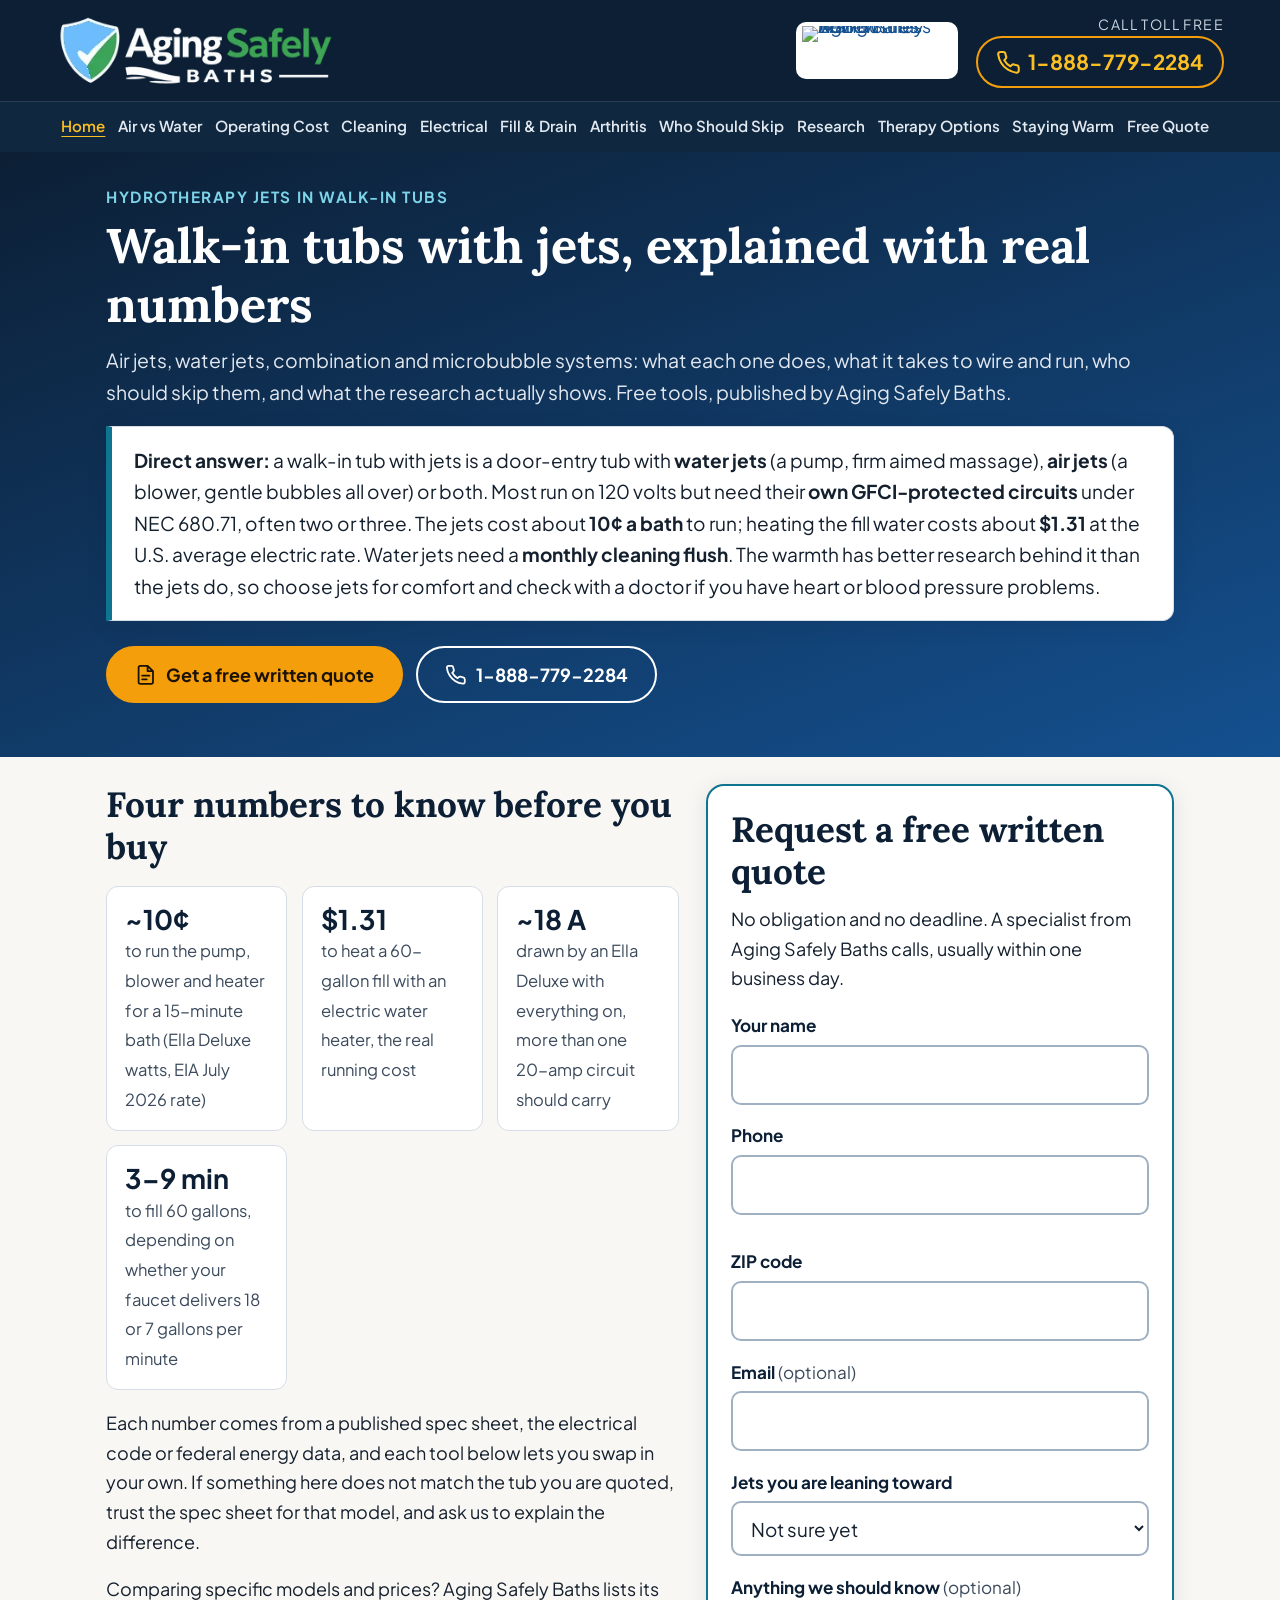
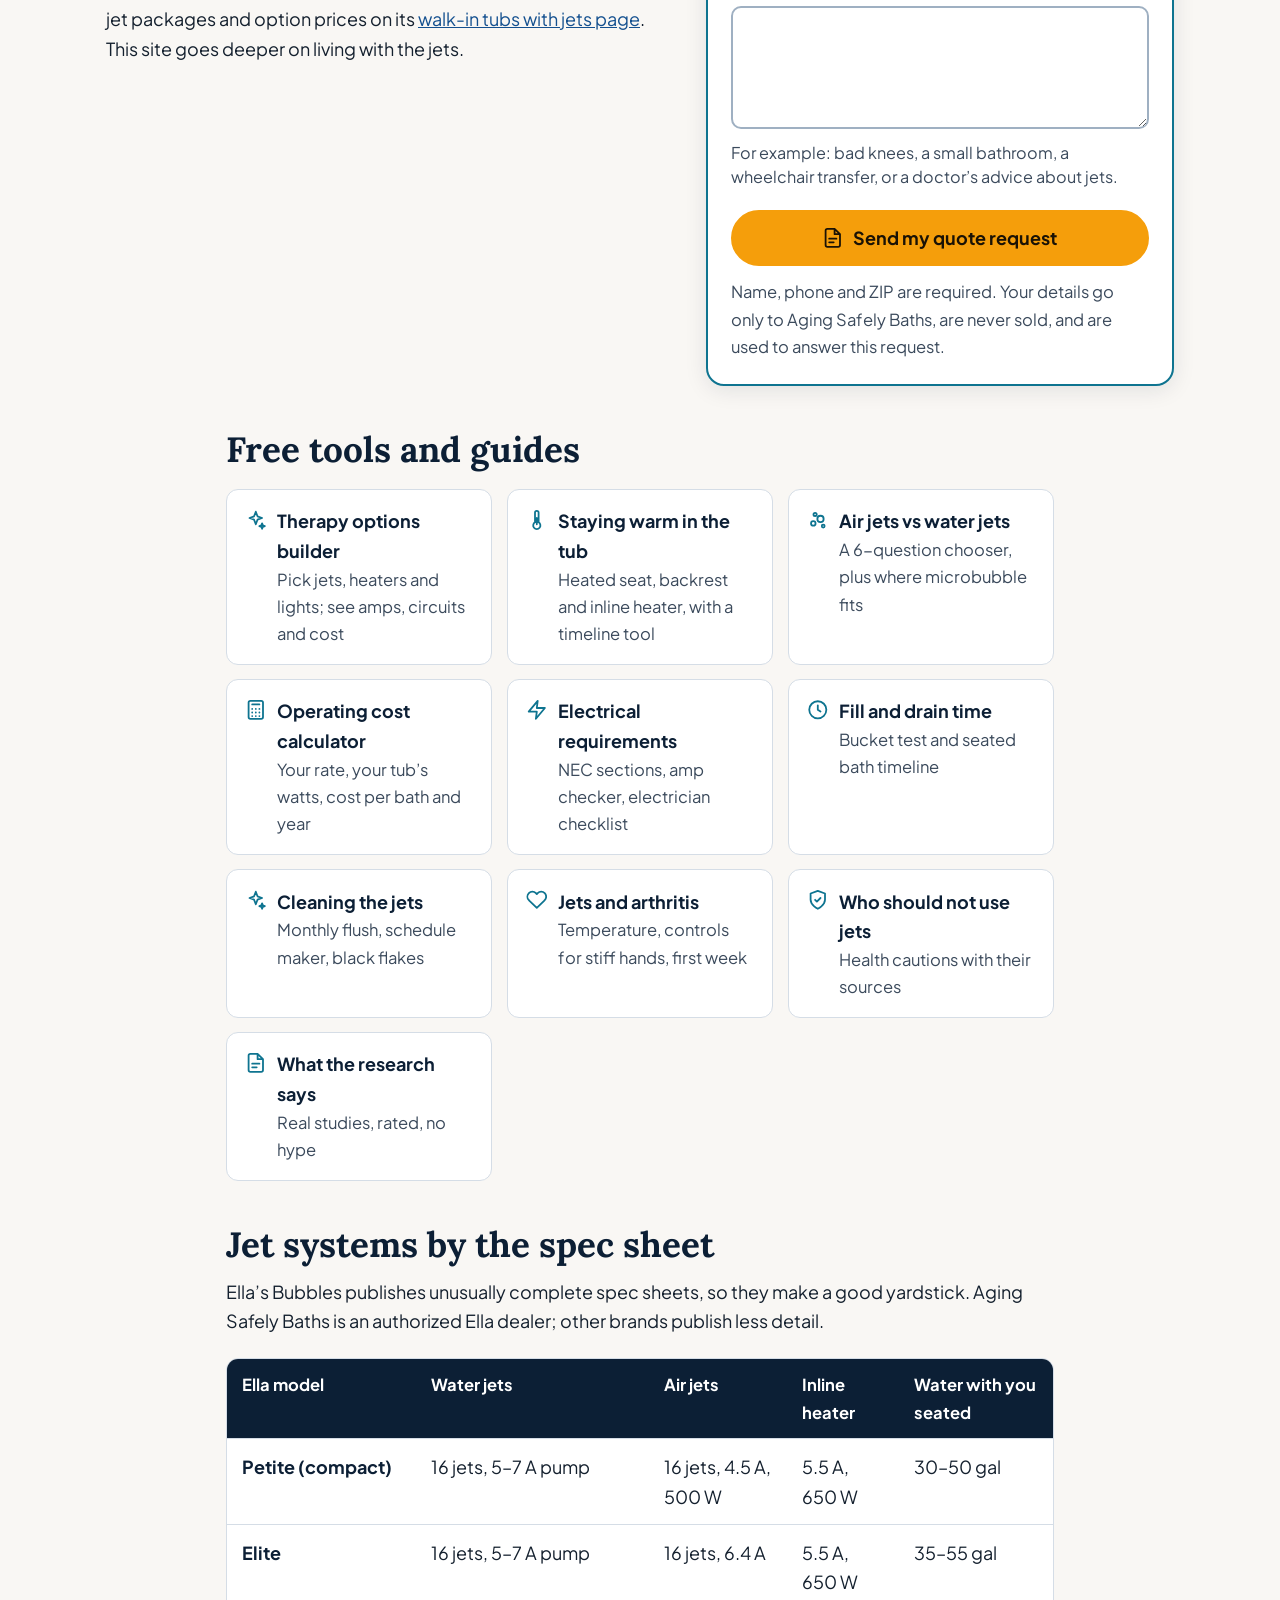
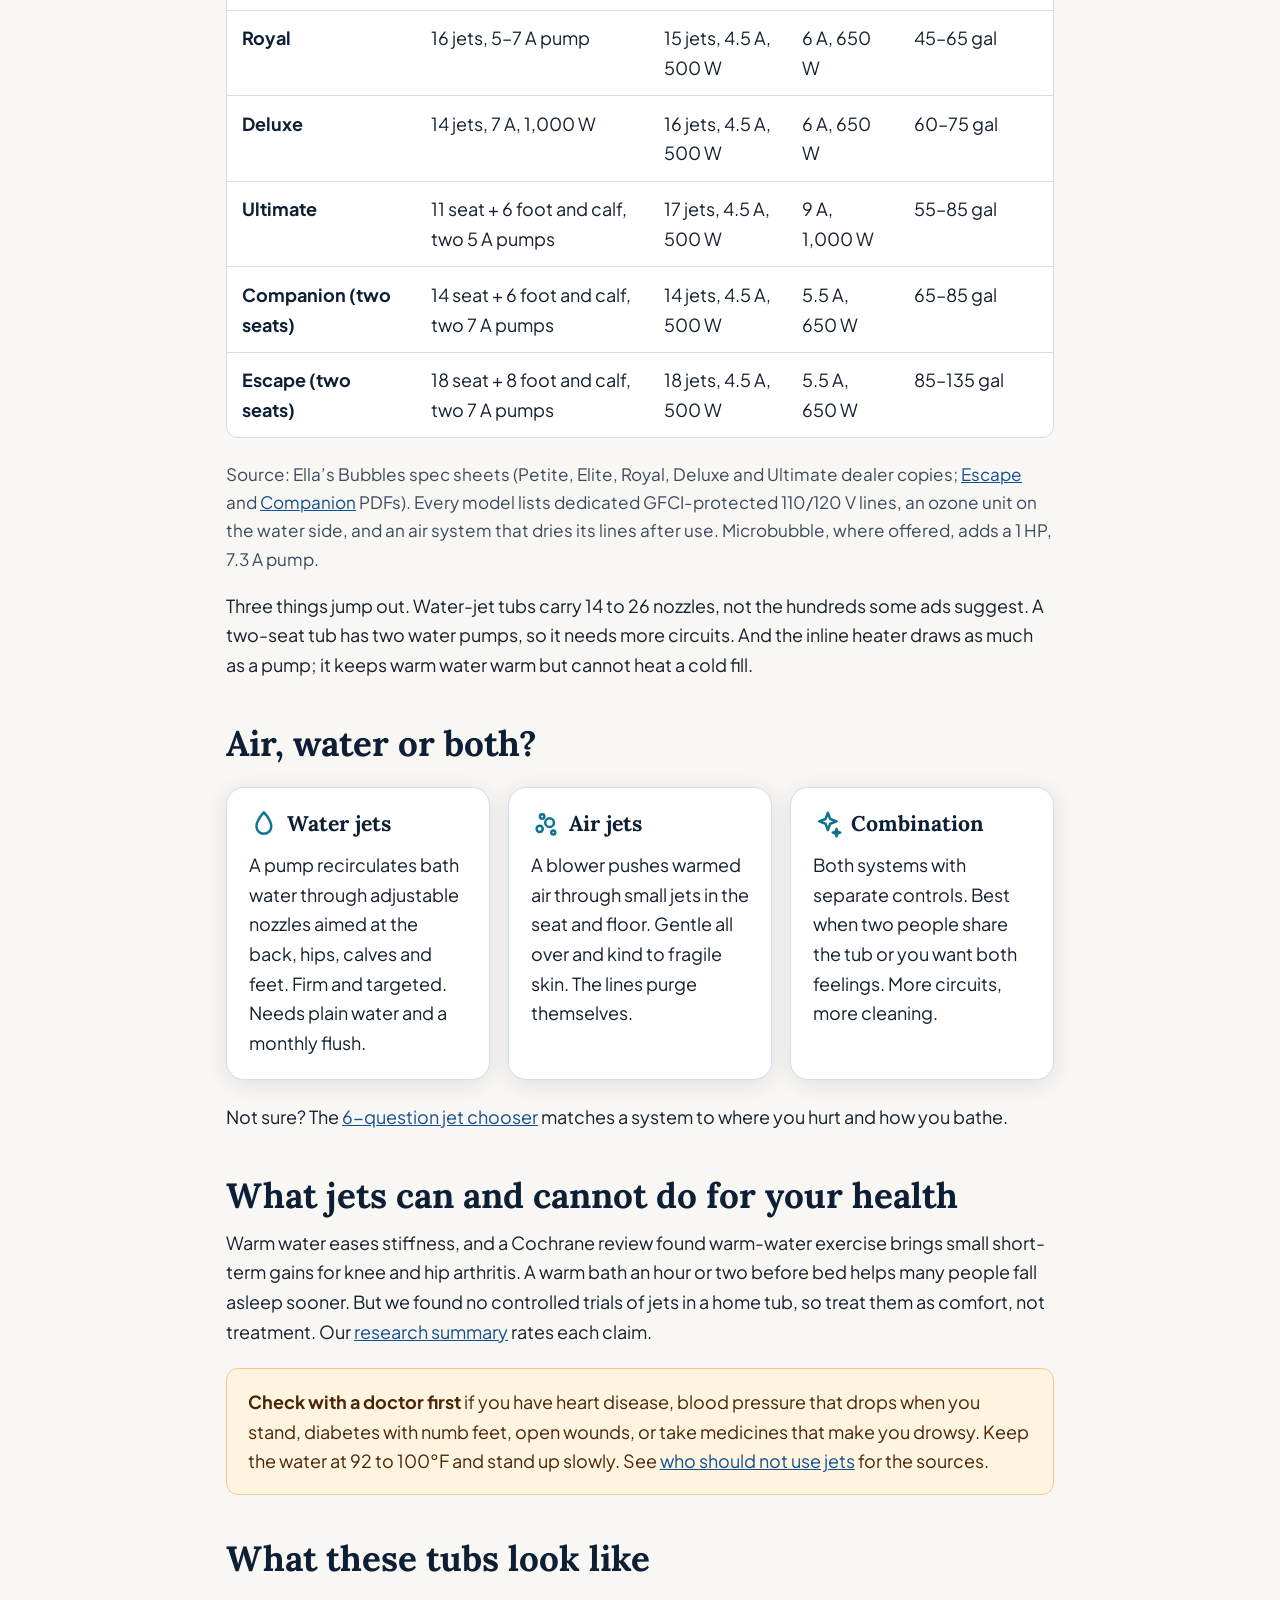
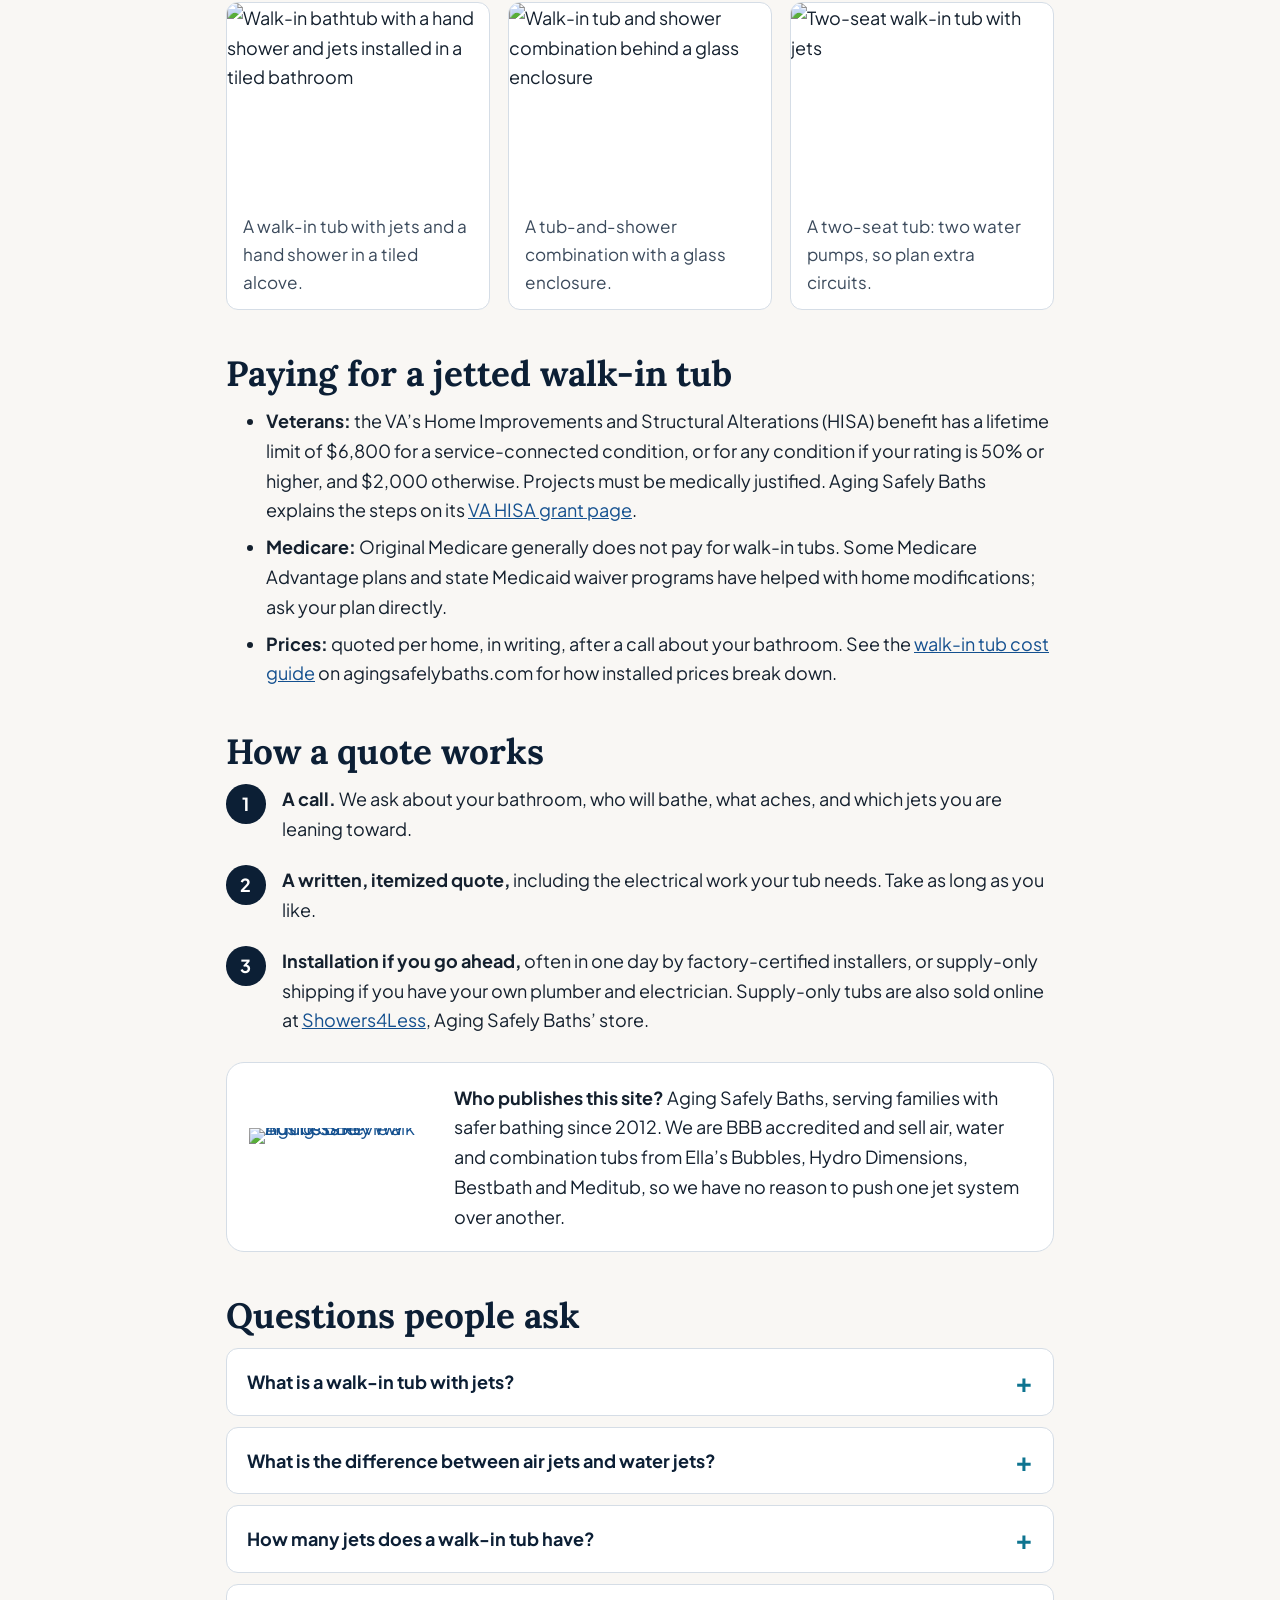
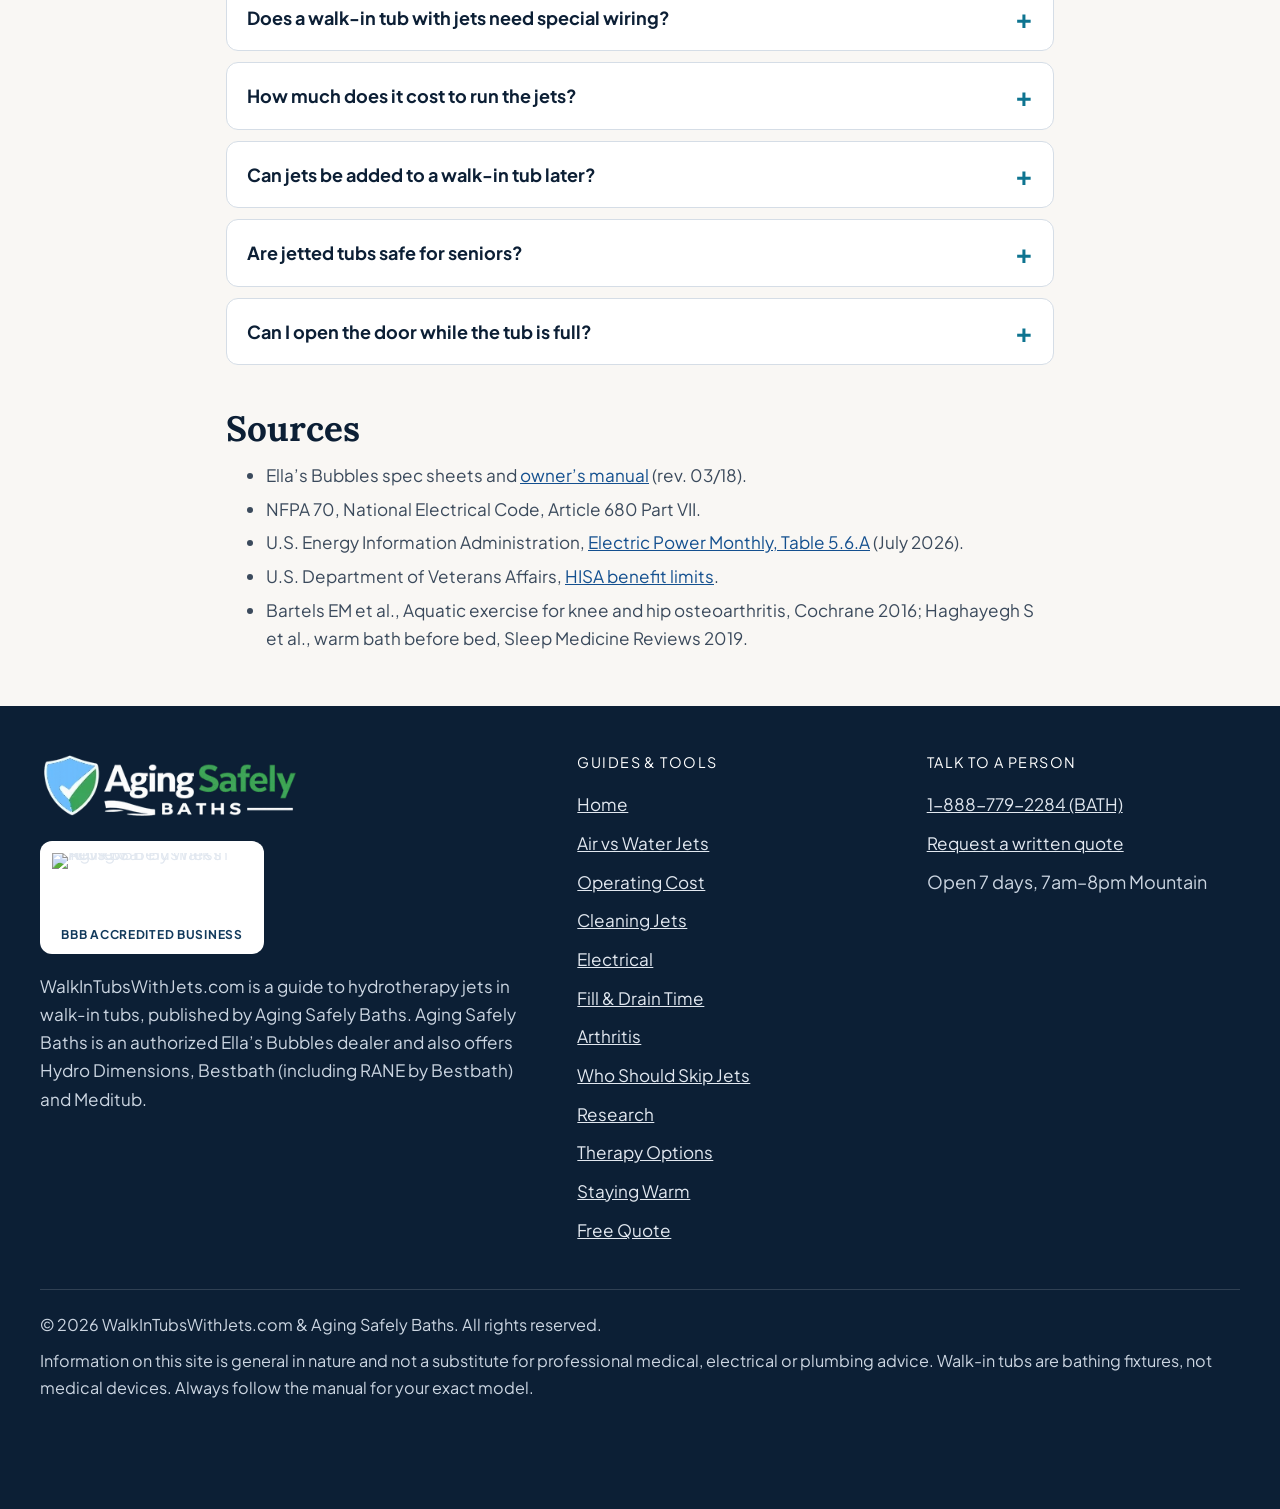
==== index.html @ 1859f06b "Route quote forms through the company lead server, FormSubmit/EmailJS fallback - /lead-send.js: inte" ====
<!DOCTYPE html>
<html lang="en">
<head>
<meta charset="UTF-8">
<meta name="viewport" content="width=device-width, initial-scale=1.0">
<link rel="icon" type="image/png" sizes="32x32" href="/aging-safely-favicon-32.png">
<link rel="icon" href="/favicon.ico" sizes="any">
<link rel="apple-touch-icon" sizes="180x180" href="/aging-safely-apple-touch-icon.png">
<title>Walk-In Tubs With Jets: Hydrotherapy Guide and Free Tools</title>
<meta name="description" content="Air, water and combination jets in walk-in tubs, explained with spec-sheet numbers: wiring, running cost, cleaning, health cautions and research.">
<link rel="canonical" href="https://walkintubswithjets.com/">
<meta name="google-site-verification" content="googleadb17462a109b3ca">
<meta name="robots" content="index, follow">
<meta property="og:type" content="website">
<meta property="og:site_name" content="Walk In Tubs With Jets">
<meta property="og:url" content="https://walkintubswithjets.com/">
<meta property="og:title" content="Walk-In Tubs With Jets: Hydrotherapy Guide and Free Tools">
<meta property="og:description" content="Air, water and combination jets in walk-in tubs, explained with spec-sheet numbers: wiring, running cost, cleaning, health cautions and research.">
<meta property="og:image" content="https://cdn.shopify.com/s/files/1/0932/0841/2441/files/handicap_bathtubs_with_shower_image.jpg?v=1740630611">
<meta name="twitter:card" content="summary_large_image">
<meta name="theme-color" content="#0c1f35">
<script type="application/ld+json">{"@context":"https://schema.org","@graph":[{"@type":"HomeAndConstructionBusiness","@id":"https://www.agingsafelybaths.com/#business","name":"Aging Safely Baths","url":"https://www.agingsafelybaths.com/","telephone":"+18887792284","email":"sales@agingsafelybaths.com","foundingDate":"2012","areaServed":[{"@type":"Country","name":"United States"},{"@type":"Country","name":"Canada"}],"sameAs":["https://www.bbb.org/us/co/denver/profile/walk-in-tubs/aging-safely-walk-in-tubs-1296-90145069/"],"logo":"https://walkintubswithjets.com/aging-safely-icon-512.png"},{"@type":"WebSite","@id":"https://walkintubswithjets.com/#website","name":"Walk In Tubs With Jets","url":"https://walkintubswithjets.com/","inLanguage":"en-US","publisher":{"@id":"https://www.agingsafelybaths.com/#business"}},{"@type":"WebPage","@id":"https://walkintubswithjets.com/#webpage","url":"https://walkintubswithjets.com/","name":"Walk-In Tubs With Jets: Hydrotherapy Guide and Free Tools","description":"Air, water and combination jets in walk-in tubs, explained with spec-sheet numbers: wiring, running cost, cleaning, health cautions and research, plus free quotes.","isPartOf":{"@id":"https://walkintubswithjets.com/#website"},"about":"Walk-in tubs with hydrotherapy jets","dateModified":"2026-10-15"}]}</script>
<link rel="preconnect" href="https://fonts.googleapis.com">
<link rel="preconnect" href="https://fonts.gstatic.com" crossorigin>
<link rel="stylesheet" href="https://fonts.googleapis.com/css2?family=Lora:wght@600;700&family=Plus+Jakarta+Sans:wght@400;600;700;800&display=swap" media="print" onload="this.media='all'">
<noscript><link rel="stylesheet" href="https://fonts.googleapis.com/css2?family=Lora:wght@600;700&family=Plus+Jakarta+Sans:wght@400;600;700;800&display=swap"></noscript>
<link rel="stylesheet" href="/assets/jets.css">

<script type="application/ld+json">{"@context":"https://schema.org","@type":"FAQPage","mainEntity":[{"@type":"Question","name":"What is a walk-in tub with jets?","acceptedAnswer":{"@type":"Answer","text":"A bathtub with a watertight door in the side, so you step in over a low threshold, sit down and then fill it. Jets add massage: water jets use a pump to push bath water through nozzles, and air jets use a blower to push warm air through small holes."}},{"@type":"Question","name":"What is the difference between air jets and water jets?","acceptedAnswer":{"@type":"Answer","text":"Water jets are fewer, stronger and aimable, good for one sore area, and need a monthly cleaning flush. Air jets are gentle bubbles all over, kinder to fragile skin and easier to keep clean. Combination tubs have both."}},{"@type":"Question","name":"How many jets does a walk-in tub have?","acceptedAnswer":{"@type":"Answer","text":"On Ella’s Bubbles spec sheets, water-jet systems have 14 to 26 nozzles depending on the model, and air systems 14 to 18 jets. More is not automatically better; placement at your back, calves and feet matters more."}},{"@type":"Question","name":"Does a walk-in tub with jets need special wiring?","acceptedAnswer":{"@type":"Answer","text":"Yes. NEC 680.71 requires an individual branch circuit with a readily accessible GFCI, and many tubs need one circuit per pump, blower or heater. An Ella Deluxe draws about 18 amps with everything on."}},{"@type":"Question","name":"How much does it cost to run the jets?","acceptedAnswer":{"@type":"Answer","text":"About 10 cents a bath for a 1,000-watt pump, 500-watt blower and 650-watt heater running 15 minutes each, at the July 2026 U.S. average of 18.31 cents per kWh. Heating a 60-gallon fill with an electric water heater costs about $1.31 more."}},{"@type":"Question","name":"Can jets be added to a walk-in tub later?","acceptedAnswer":{"@type":"Answer","text":"In practice, no. Pumps, blowers and jet plumbing are built into the shell at the factory, so decide before you order."}},{"@type":"Question","name":"Are jetted tubs safe for seniors?","acceptedAnswer":{"@type":"Answer","text":"For most, yes, with warm rather than hot water, a short first soak and a slow stand at the end. People with heart disease, blood pressure that drops on standing, numb feet or drowsy medicines should check with a doctor first."}},{"@type":"Question","name":"Can I open the door while the tub is full?","acceptedAnswer":{"@type":"Answer","text":"No. The water holds the door against its seal, and opening it would flood the floor. You stay seated while the tub drains, so a fast drain and a warm towel help."}}]}</script>
<!-- GA4 -->
<script async src="https://www.googletagmanager.com/gtag/js?id=G-XEZ109XWWL"></script>
<script>window.dataLayer=window.dataLayer||[];function gtag(){dataLayer.push(arguments);}gtag('js',new Date());gtag('config','G-XEZ109XWWL');</script>
<script>(function(){function s(n,p){try{gtag('event',n,p)}catch(e){}}document.addEventListener('click',function(e){var a=e.target.closest&&e.target.closest('a[href^="tel:"]');if(a)s('phone_click',{phone_number:a.getAttribute('href').slice(4),link_text:(a.textContent||'').trim().slice(0,60)})},true);document.addEventListener('submit',function(e){var f=e.target;if(!f||f.getAttribute('role')==='search'||/search/i.test(f.id+' '+f.className+' '+(f.action||'')))return;var id=f.id||f.getAttribute('name')||f.className||'form';if(/estimat|calc/i.test(id+' '+(f.action||'')))s('estimator_use',{form_id:id});s('generate_lead',{form_id:id})},true);window.etAB=function(n,v){var k='etab_'+n,x;try{x=localStorage.getItem(k)}catch(e){}if(!x||v.indexOf(x)<0){x=v[Math.floor(Math.random()*v.length)];try{localStorage.setItem(k,x)}catch(e){}}s('ab_view',{experiment:n,variant:x});try{gtag('set','user_properties',{['ab_'+n]:x})}catch(e){}document.documentElement.setAttribute('data-ab-'+n,x);return x}})();</script>
</head>
<body>
<svg width="0" height="0" style="position:absolute" aria-hidden="true" focusable="false"><defs>
<symbol id="i-phone" viewBox="0 0 24 24"><path fill="none" stroke="currentColor" stroke-width="2" stroke-linecap="round" stroke-linejoin="round" d="M22 16.9v3a2 2 0 0 1-2.2 2 19.8 19.8 0 0 1-8.6-3.1 19.5 19.5 0 0 1-6-6A19.8 19.8 0 0 1 2.1 4.2 2 2 0 0 1 4.1 2h3a2 2 0 0 1 2 1.7c.1.9.4 1.8.7 2.7a2 2 0 0 1-.5 2.1L8 9.8a16 16 0 0 0 6 6l1.3-1.3a2 2 0 0 1 2.1-.4c.9.3 1.8.6 2.7.7a2 2 0 0 1 1.7 2z"/></symbol>
<symbol id="i-doc" viewBox="0 0 24 24"><path fill="none" stroke="currentColor" stroke-width="2" stroke-linecap="round" stroke-linejoin="round" d="M14 2H6a2 2 0 0 0-2 2v16a2 2 0 0 0 2 2h12a2 2 0 0 0 2-2V8zM14 2v6h6M8 13h8M8 17h5"/></symbol>
<symbol id="i-check" viewBox="0 0 24 24"><path fill="none" stroke="currentColor" stroke-width="2.4" stroke-linecap="round" stroke-linejoin="round" d="M20 6 9 17l-5-5"/></symbol>
<symbol id="i-air" viewBox="0 0 24 24"><g fill="none" stroke="currentColor" stroke-width="2"><circle cx="7" cy="16" r="2.5"/><circle cx="15" cy="11" r="3.5"/><circle cx="9" cy="6" r="1.8"/><circle cx="18" cy="19" r="1.6"/></g></symbol>
<symbol id="i-drop" viewBox="0 0 24 24"><path fill="none" stroke="currentColor" stroke-width="2" stroke-linejoin="round" d="M12 2.7s6 6.6 6 11.3a6 6 0 0 1-12 0c0-4.7 6-11.3 6-11.3z"/></symbol>
<symbol id="i-bolt" viewBox="0 0 24 24"><path fill="none" stroke="currentColor" stroke-width="2" stroke-linejoin="round" d="M13 2 3 14h9l-1 8 10-12h-9z"/></symbol>
<symbol id="i-calc" viewBox="0 0 24 24"><g fill="none" stroke="currentColor" stroke-width="2" stroke-linecap="round"><rect x="4" y="2" width="16" height="20" rx="2"/><path d="M8 6h8M8 11h.01M12 11h.01M16 11h.01M8 15h.01M12 15h.01M16 15h.01M8 19h.01M12 19h.01M16 19h.01"/></g></symbol>
<symbol id="i-clock" viewBox="0 0 24 24"><g fill="none" stroke="currentColor" stroke-width="2" stroke-linecap="round"><circle cx="12" cy="12" r="9.5"/><path d="M12 7v5l3 2"/></g></symbol>
<symbol id="i-spark" viewBox="0 0 24 24"><path fill="none" stroke="currentColor" stroke-width="2" stroke-linejoin="round" d="M12 3l1.9 5.1L19 10l-5.1 1.9L12 17l-1.9-5.1L5 10l5.1-1.9zM19 16l.8 2.2L22 19l-2.2.8L19 22l-.8-2.2L16 19l2.2-.8z"/></symbol>
<symbol id="i-heart" viewBox="0 0 24 24"><path fill="none" stroke="currentColor" stroke-width="2" stroke-linejoin="round" d="M20.8 4.6a5.5 5.5 0 0 0-7.8 0L12 5.7l-1-1.1a5.5 5.5 0 0 0-7.8 7.8l1 1.1L12 21l7.8-7.5 1-1.1a5.5 5.5 0 0 0 0-7.8z"/></symbol>
<symbol id="i-shield" viewBox="0 0 24 24"><path fill="none" stroke="currentColor" stroke-width="2" stroke-linejoin="round" d="M12 22s8-4 8-10V5l-8-3-8 3v7c0 6 8 10 8 10z"/><path fill="none" stroke="currentColor" stroke-width="2" stroke-linecap="round" stroke-linejoin="round" d="m9 12 2 2 4-4"/></symbol>
<symbol id="i-therm" viewBox="0 0 24 24"><path fill="none" stroke="currentColor" stroke-width="2" stroke-linecap="round" d="M14 14.8V4a2 2 0 0 0-4 0v10.8a4 4 0 1 0 4 0zM12 10v7"/></symbol>
<symbol id="i-menu" viewBox="0 0 24 24"><path fill="none" stroke="currentColor" stroke-width="2.2" stroke-linecap="round" d="M3 6h18M3 12h18M3 18h18"/></symbol>
<symbol id="i-arrow" viewBox="0 0 24 24"><path fill="none" stroke="currentColor" stroke-width="2.2" stroke-linecap="round" stroke-linejoin="round" d="M5 12h14M13 6l6 6-6 6"/></symbol>
<symbol id="i-print" viewBox="0 0 24 24"><path fill="none" stroke="currentColor" stroke-width="2" stroke-linejoin="round" d="M6 9V2h12v7M6 18H4a2 2 0 0 1-2-2v-5a2 2 0 0 1 2-2h16a2 2 0 0 1 2 2v5a2 2 0 0 1-2 2h-2M6 14h12v8H6z"/></symbol>
</defs></svg>
<a class="skip" href="#main">Skip to main content</a>
<header class="site-header">
  <div class="hdr">
    <a class="hdr-logo" href="/" aria-label="Walk In Tubs With Jets home"><img src="/assets/aging-safely-baths-logo-footer-dark.webp" width="280" height="74" alt="Aging Safely Baths"></a>
    <span class="bbb-chip"><a class="bbb-seal bbb-d" href="https://www.bbb.org/us/co/denver/profile/walk-in-tubs/aging-safely-walk-in-tubs-1296-90145069/#sealclick" target="_blank" rel="nofollow noopener" aria-label="BBB Accredited Business — Aging Safely Walk in Tubs"><img src="https://seal-alaskaoregonwesternwashington.bbb.org/seals/blue-seal-200-65-bbb-90145069.png" width="200" height="65" alt="Aging Safely Walk in Tubs BBB Business Review" loading="lazy" decoding="async"></a></span>
    <div class="hdr-phone"><small>Call toll free</small><a href="tel:+18887792284" aria-label="Call Aging Safely Baths at 1-888-779-2284"><svg class="ico" aria-hidden="true"><use href="#i-phone"/></svg> 1-888-779-2284</a></div>
  </div>
  <div class="bbb-m" role="note"><span class="bbb-chip"><a class="bbb-seal bbb-m-seal" href="https://www.bbb.org/us/co/denver/profile/walk-in-tubs/aging-safely-walk-in-tubs-1296-90145069/#sealclick" target="_blank" rel="nofollow noopener" aria-label="BBB Accredited Business — Aging Safely Walk in Tubs"><img src="https://seal-alaskaoregonwesternwashington.bbb.org/seals/blue-seal-200-65-bbb-90145069.png" width="200" height="65" alt="Aging Safely Walk in Tubs BBB Business Review" loading="lazy" decoding="async"></a></span><span>BBB accredited &mdash; <a class="bbb-lnk" href="https://www.bbb.org/us/co/denver/profile/walk-in-tubs/aging-safely-walk-in-tubs-1296-90145069/#sealclick" target="_blank" rel="nofollow noopener">tap for the listing</a>.</span></div>
  <nav class="gnav" aria-label="Guides"><div class="gnav-in"><button class="gnav-btn" type="button" aria-expanded="false" aria-controls="gnav-list"><svg class="ico" aria-hidden="true"><use href="#i-menu"/></svg> Guides &amp; tools</button><ul id="gnav-list"><li><a href="/" aria-current="page">Home</a></li><li><a href="/air-vs-water-jets/">Air vs Water</a></li><li><a href="/walk-in-tub-operating-cost/">Operating Cost</a></li><li><a href="/how-to-clean-walk-in-tub-jets/">Cleaning</a></li><li><a href="/walk-in-tub-electrical-requirements/">Electrical</a></li><li><a href="/walk-in-tub-fill-and-drain-time/">Fill &amp; Drain</a></li><li><a href="/jetted-walk-in-tub-arthritis/">Arthritis</a></li><li><a href="/who-should-not-use-jetted-tub/">Who Should Skip</a></li><li><a href="/hydrotherapy-research/">Research</a></li><li><a href="/walk-in-tub-therapy-options/">Therapy Options</a></li><li><a href="/walk-in-tub-heated-seat-inline-heater/">Staying Warm</a></li><li><a href="/free-quote/">Free Quote</a></li></ul></div></nav>
</header>
<main id="main">
<section class="home-hero">
<div class="wide">
<span class="kicker">Hydrotherapy jets in walk-in tubs</span>
<h1>Walk-in tubs with jets, explained with real numbers</h1>
<p class="lead">Air jets, water jets, combination and microbubble systems: what each one does, what it takes to wire and run, who should skip them, and what the research actually shows. Free tools, published by Aging Safely Baths.</p>
<div class="answer"><p><strong>Direct answer:</strong> a walk-in tub with jets is a door-entry tub with <strong>water jets</strong> (a pump, firm aimed massage), <strong>air jets</strong> (a blower, gentle bubbles all over) or both. Most run on 120 volts but need their <strong>own GFCI-protected circuits</strong> under NEC 680.71, often two or three. The jets cost about <strong>10&cent; a bath</strong> to run; heating the fill water costs about <strong>$1.31</strong> at the U.S. average electric rate. Water jets need a <strong>monthly cleaning flush</strong>. The warmth has better research behind it than the jets do, so choose jets for comfort and check with a doctor if you have heart or blood pressure problems.</p></div>
<div class="btn-row"><a class="btn btn-pri" href="#quote"><svg class="ico" aria-hidden="true"><use href="#i-doc"/></svg> Get a free written quote</a><a class="btn btn-sec" href="tel:+18887792284"><svg class="ico" aria-hidden="true"><use href="#i-phone"/></svg> 1-888-779-2284</a></div>
</div>
</section>

<div class="wide">
<div class="qgrid" style="margin-top:1.5rem">
<div>
<h2 style="margin-top:0">Four numbers to know before you buy</h2>
<div class="stat-row">
<div class="stat"><b>~10&cent;</b><span>to run the pump, blower and heater for a 15-minute bath (Ella Deluxe watts, EIA July 2026 rate)</span></div>
<div class="stat"><b>$1.31</b><span>to heat a 60-gallon fill with an electric water heater, the real running cost</span></div>
<div class="stat"><b>~18 A</b><span>drawn by an Ella Deluxe with everything on, more than one 20-amp circuit should carry</span></div>
<div class="stat"><b>3&ndash;9 min</b><span>to fill 60 gallons, depending on whether your faucet delivers 18 or 7 gallons per minute</span></div>
</div>
<p>Each number comes from a published spec sheet, the electrical code or federal energy data, and each tool below lets you swap in your own. If something here does not match the tub you are quoted, trust the spec sheet for that model, and ask us to explain the difference.</p>
<p>Comparing specific models and prices? Aging Safely Baths lists its jet packages and option prices on its <a href="https://www.agingsafelybaths.com/walk-in-tubs-with-jets/">walk-in tubs with jets page</a>. This site goes deeper on living with the jets.</p>
</div>
<div class="qform" id="quote">
<h2 style="margin-top:0">Request a free written quote</h2>
<p>No obligation and no deadline. A specialist from Aging Safely Baths calls, usually within one business day.</p>
<form id="quoteForm" novalidate data-u="aW5mbw==" data-d="ZXlldG9hZC5jb20=">
<div class="hp" aria-hidden="true"><label for="q-hp">Leave this field empty</label><input id="q-hp" name="_honey" type="text" tabindex="-1" autocomplete="off"></div>
<div class="f"><label for="q-name">Your name</label><input id="q-name" name="name" type="text" autocomplete="name" required></div>
<div class="fgrid">
<div class="f"><label for="q-phone">Phone</label><input id="q-phone" name="phone" type="tel" autocomplete="tel" required></div>
<div class="f"><label for="q-zip">ZIP code</label><input id="q-zip" name="zip" type="text" autocomplete="postal-code" maxlength="10" required></div>
</div>
<div class="f"><label for="q-email">Email <span class="opt-t">(optional)</span></label><input id="q-email" name="email" type="email" autocomplete="email"></div>
<div class="f"><label for="q-jets">Jets you are leaning toward</label><select id="q-jets" name="jets"><option>Not sure yet</option><option>Water (whirlpool) jets</option><option>Air jets</option><option>Both, a combination tub</option><option>Microbubble</option><option>No jets, a plain soaker</option></select></div>
<div class="f"><label for="q-notes">Anything we should know <span class="opt-t">(optional)</span></label><textarea id="q-notes" name="notes" rows="3"></textarea><small>For example: bad knees, a small bathroom, a wheelchair transfer, or a doctor&rsquo;s advice about jets.</small></div>
<button class="btn btn-pri" type="submit"><svg class="ico" aria-hidden="true"><use href="#i-doc"/></svg> Send my quote request</button>
<p id="formStatus" class="fstatus" role="status" aria-live="polite"></p>
<p class="form-priv">Name, phone and ZIP are required. Your details go only to Aging Safely Baths, are never sold, and are used to answer this request.</p>
</form>
</div>
</div>
</div>

<div class="wrap">
<h2 id="tools">Free tools and guides</h2>
<div class="related">
<a href="/walk-in-tub-therapy-options/"><svg class="ico" aria-hidden="true"><use href="#i-spark"/></svg><div>Therapy options builder<span>Pick jets, heaters and lights; see amps, circuits and cost</span></div></a>
<a href="/walk-in-tub-heated-seat-inline-heater/"><svg class="ico" aria-hidden="true"><use href="#i-therm"/></svg><div>Staying warm in the tub<span>Heated seat, backrest and inline heater, with a timeline tool</span></div></a>
<a href="/air-vs-water-jets/"><svg class="ico" aria-hidden="true"><use href="#i-air"/></svg><div>Air jets vs water jets<span>A 6-question chooser, plus where microbubble fits</span></div></a>
<a href="/walk-in-tub-operating-cost/"><svg class="ico" aria-hidden="true"><use href="#i-calc"/></svg><div>Operating cost calculator<span>Your rate, your tub&rsquo;s watts, cost per bath and year</span></div></a>
<a href="/walk-in-tub-electrical-requirements/"><svg class="ico" aria-hidden="true"><use href="#i-bolt"/></svg><div>Electrical requirements<span>NEC sections, amp checker, electrician checklist</span></div></a>
<a href="/walk-in-tub-fill-and-drain-time/"><svg class="ico" aria-hidden="true"><use href="#i-clock"/></svg><div>Fill and drain time<span>Bucket test and seated bath timeline</span></div></a>
<a href="/how-to-clean-walk-in-tub-jets/"><svg class="ico" aria-hidden="true"><use href="#i-spark"/></svg><div>Cleaning the jets<span>Monthly flush, schedule maker, black flakes</span></div></a>
<a href="/jetted-walk-in-tub-arthritis/"><svg class="ico" aria-hidden="true"><use href="#i-heart"/></svg><div>Jets and arthritis<span>Temperature, controls for stiff hands, first week</span></div></a>
<a href="/who-should-not-use-jetted-tub/"><svg class="ico" aria-hidden="true"><use href="#i-shield"/></svg><div>Who should not use jets<span>Health cautions with their sources</span></div></a>
<a href="/hydrotherapy-research/"><svg class="ico" aria-hidden="true"><use href="#i-doc"/></svg><div>What the research says<span>Real studies, rated, no hype</span></div></a>
</div>

<h2 id="specs">Jet systems by the spec sheet</h2>
<p>Ella&rsquo;s Bubbles publishes unusually complete spec sheets, so they make a good yardstick. Aging Safely Baths is an authorized Ella dealer; other brands publish less detail.</p>
<div class="tbl" tabindex="0" role="region" aria-label="Scrollable table"><table><thead><tr><th>Ella model</th><th>Water jets</th><th>Air jets</th><th>Inline heater</th><th>Water with you seated</th></tr></thead><tbody>
<tr><td>Petite (compact)</td><td>16 jets, 5&ndash;7 A pump</td><td>16 jets, 4.5 A, 500 W</td><td>5.5 A, 650 W</td><td>30&ndash;50 gal</td></tr>
<tr><td>Elite</td><td>16 jets, 5&ndash;7 A pump</td><td>16 jets, 6.4 A</td><td>5.5 A, 650 W</td><td>35&ndash;55 gal</td></tr>
<tr><td>Royal</td><td>16 jets, 5&ndash;7 A pump</td><td>15 jets, 4.5 A, 500 W</td><td>6 A, 650 W</td><td>45&ndash;65 gal</td></tr>
<tr><td>Deluxe</td><td>14 jets, 7 A, 1,000 W</td><td>16 jets, 4.5 A, 500 W</td><td>6 A, 650 W</td><td>60&ndash;75 gal</td></tr>
<tr><td>Ultimate</td><td>11 seat + 6 foot and calf, two 5 A pumps</td><td>17 jets, 4.5 A, 500 W</td><td>9 A, 1,000 W</td><td>55&ndash;85 gal</td></tr>
<tr><td>Companion (two seats)</td><td>14 seat + 6 foot and calf, two 7 A pumps</td><td>14 jets, 4.5 A, 500 W</td><td>5.5 A, 650 W</td><td>65&ndash;85 gal</td></tr>
<tr><td>Escape (two seats)</td><td>18 seat + 8 foot and calf, two 7 A pumps</td><td>18 jets, 4.5 A, 500 W</td><td>5.5 A, 650 W</td><td>85&ndash;135 gal</td></tr>
</tbody></table></div>
<p class="src">Source: Ella&rsquo;s Bubbles spec sheets (Petite, Elite, Royal, Deluxe and Ultimate dealer copies; <a href="https://cdn.shopify.com/s/files/1/0686/3156/0499/files/escape.pdf" rel="nofollow">Escape</a> and <a href="https://cdn.shopify.com/s/files/1/0686/3156/0499/files/companion.pdf" rel="nofollow">Companion</a> PDFs). Every model lists dedicated GFCI-protected 110/120 V lines, an ozone unit on the water side, and an air system that dries its lines after use. Microbubble, where offered, adds a 1 HP, 7.3 A pump.</p>
<p>Three things jump out. Water-jet tubs carry 14 to 26 nozzles, not the hundreds some ads suggest. A two-seat tub has two water pumps, so it needs more circuits. And the inline heater draws as much as a pump; it keeps warm water warm but cannot heat a cold fill.</p>

<h2 id="choose">Air, water or both?</h2>
<div class="cards">
<div class="card"><h3><svg class="ico" aria-hidden="true"><use href="#i-drop"/></svg> Water jets</h3><p>A pump recirculates bath water through adjustable nozzles aimed at the back, hips, calves and feet. Firm and targeted. Needs plain water and a monthly flush.</p></div>
<div class="card"><h3><svg class="ico" aria-hidden="true"><use href="#i-air"/></svg> Air jets</h3><p>A blower pushes warmed air through small jets in the seat and floor. Gentle all over and kind to fragile skin. The lines purge themselves.</p></div>
<div class="card"><h3><svg class="ico" aria-hidden="true"><use href="#i-spark"/></svg> Combination</h3><p>Both systems with separate controls. Best when two people share the tub or you want both feelings. More circuits, more cleaning.</p></div>
</div>
<p>Not sure? The <a href="/air-vs-water-jets/">6-question jet chooser</a> matches a system to where you hurt and how you bathe.</p>

<h2 id="health">What jets can and cannot do for your health</h2>
<p>Warm water eases stiffness, and a Cochrane review found warm-water exercise brings small short-term gains for knee and hip arthritis. A warm bath an hour or two before bed helps many people fall asleep sooner. But we found no controlled trials of jets in a home tub, so treat them as comfort, not treatment. Our <a href="/hydrotherapy-research/">research summary</a> rates each claim.</p>
<div class="note note-warn"><p><strong>Check with a doctor first</strong> if you have heart disease, blood pressure that drops when you stand, diabetes with numb feet, open wounds, or take medicines that make you drowsy. Keep the water at 92 to 100&deg;F and stand up slowly. See <a href="/who-should-not-use-jetted-tub/">who should not use jets</a> for the sources.</p></div>

<h2 id="photos">What these tubs look like</h2>
<div class="gallery">
<figure><img src="https://cdn.shopify.com/s/files/1/0932/0841/2441/files/handicap_bathtubs_with_shower_image.jpg?v=1740630611&amp;width=640" width="640" height="480" alt="Walk-in bathtub with a hand shower and jets installed in a tiled bathroom" loading="lazy" decoding="async"><figcaption>A walk-in tub with jets and a hand shower in a tiled alcove.</figcaption></figure>
<figure><img src="https://cdn.shopify.com/s/files/1/0932/0841/2441/files/walk_in_tub_shower_combo_image.jpg?v=1740629201&amp;width=640" width="640" height="480" alt="Walk-in tub and shower combination behind a glass enclosure" loading="lazy" decoding="async"><figcaption>A tub-and-shower combination with a glass enclosure.</figcaption></figure>
<figure><img src="https://cdn.shopify.com/s/files/1/0932/0841/2441/files/tub4two_image.jpg?v=1740629145&amp;width=640" width="640" height="480" alt="Two-seat walk-in tub with jets" loading="lazy" decoding="async"><figcaption>A two-seat tub: two water pumps, so plan extra circuits.</figcaption></figure>
</div>

<h2 id="paying">Paying for a jetted walk-in tub</h2>
<ul>
<li><strong>Veterans:</strong> the VA&rsquo;s Home Improvements and Structural Alterations (HISA) benefit has a lifetime limit of $6,800 for a service-connected condition, or for any condition if your rating is 50% or higher, and $2,000 otherwise. Projects must be medically justified. Aging Safely Baths explains the steps on its <a href="https://www.agingsafelybaths.com/va-hisa-grant-for-bathroom-modifications/">VA HISA grant page</a>.</li>
<li><strong>Medicare:</strong> Original Medicare generally does not pay for walk-in tubs. Some Medicare Advantage plans and state Medicaid waiver programs have helped with home modifications; ask your plan directly.</li>
<li><strong>Prices:</strong> quoted per home, in writing, after a call about your bathroom. See the <a href="https://www.agingsafelybaths.com/walk-in-tub-cost/">walk-in tub cost guide</a> on agingsafelybaths.com for how installed prices break down.</li>
</ul>

<h2 id="process">How a quote works</h2>
<ol class="steps-list">
<li><strong>A call.</strong> We ask about your bathroom, who will bathe, what aches, and which jets you are leaning toward.</li>
<li><strong>A written, itemized quote,</strong> including the electrical work your tub needs. Take as long as you like.</li>
<li><strong>Installation if you go ahead,</strong> often in one day by factory-certified installers, or supply-only shipping if you have your own plumber and electrician. Supply-only tubs are also sold online at <a href="https://www.showers4less.com/">Showers4Less</a>, Aging Safely Baths&rsquo; store.</li>
</ol>

<div class="trust-row"><a class="bbb-seal bbb-v" href="https://www.bbb.org/us/co/denver/profile/walk-in-tubs/aging-safely-walk-in-tubs-1296-90145069/#sealclick" target="_blank" rel="nofollow noopener" aria-label="BBB Accredited Business — Aging Safely Walk in Tubs"><img src="https://seal-alaskaoregonwesternwashington.bbb.org/seals/blue-seal-200-65-bbb-90145069.png" width="200" height="65" alt="Aging Safely Walk in Tubs BBB Business Review" loading="lazy" decoding="async"></a><p><strong>Who publishes this site?</strong> Aging Safely Baths, serving families with safer bathing since 2012. We are BBB accredited and sell air, water and combination tubs from Ella&rsquo;s Bubbles, Hydro Dimensions, Bestbath and Meditub, so we have no reason to push one jet system over another.</p></div>

<section class="faq" id="faq"><h2>Questions people ask</h2><details><summary>What is a walk-in tub with jets?</summary><div class="a"><p>A bathtub with a watertight door in the side, so you step in over a low threshold, sit down and then fill it. Jets add massage: water jets use a pump to push bath water through nozzles, and air jets use a blower to push warm air through small holes.</p></div></details><details><summary>What is the difference between air jets and water jets?</summary><div class="a"><p>Water jets are fewer, stronger and aimable, good for one sore area, and need a monthly cleaning flush. Air jets are gentle bubbles all over, kinder to fragile skin and easier to keep clean. Combination tubs have both.</p></div></details><details><summary>How many jets does a walk-in tub have?</summary><div class="a"><p>On Ella&rsquo;s Bubbles spec sheets, water-jet systems have 14 to 26 nozzles depending on the model, and air systems 14 to 18 jets. More is not automatically better; placement at your back, calves and feet matters more.</p></div></details><details><summary>Does a walk-in tub with jets need special wiring?</summary><div class="a"><p>Yes. NEC 680.71 requires an individual branch circuit with a readily accessible GFCI, and many tubs need one circuit per pump, blower or heater. An Ella Deluxe draws about 18 amps with everything on.</p></div></details><details><summary>How much does it cost to run the jets?</summary><div class="a"><p>About 10 cents a bath for a 1,000-watt pump, 500-watt blower and 650-watt heater running 15 minutes each, at the July 2026 U.S. average of 18.31 cents per kWh. Heating a 60-gallon fill with an electric water heater costs about $1.31 more.</p></div></details><details><summary>Can jets be added to a walk-in tub later?</summary><div class="a"><p>In practice, no. Pumps, blowers and jet plumbing are built into the shell at the factory, so decide before you order.</p></div></details><details><summary>Are jetted tubs safe for seniors?</summary><div class="a"><p>For most, yes, with warm rather than hot water, a short first soak and a slow stand at the end. People with heart disease, blood pressure that drops on standing, numb feet or drowsy medicines should check with a doctor first.</p></div></details><details><summary>Can I open the door while the tub is full?</summary><div class="a"><p>No. The water holds the door against its seal, and opening it would flood the floor. You stay seated while the tub drains, so a fast drain and a warm towel help.</p></div></details></section>

<h2>Sources</h2>
<ul class="src">
<li>Ella&rsquo;s Bubbles spec sheets and <a href="https://images.homedepot-static.com/catalog/pdfImages/2f/2f91c6cf-2ff9-4425-a70d-ab96e7309412.pdf" rel="nofollow">owner&rsquo;s manual</a> (rev. 03/18).</li>
<li>NFPA 70, National Electrical Code, Article 680 Part VII.</li>
<li>U.S. Energy Information Administration, <a href="https://www.eia.gov/electricity/monthly/epm_table_grapher.php?t=epmt_5_6_a">Electric Power Monthly, Table 5.6.A</a> (July 2026).</li>
<li>U.S. Department of Veterans Affairs, <a href="https://www.prosthetics.va.gov/psas/HISA2.asp">HISA benefit limits</a>.</li>
<li>Bartels EM et al., Aquatic exercise for knee and hip osteoarthritis, Cochrane 2016; Haghayegh S et al., warm bath before bed, Sleep Medicine Reviews 2019.</li>
</ul>
</div>
</main>
<footer>
  <div class="ft-grid">
    <div class="ft-brand">
      <img class="ft-logo" src="/assets/aging-safely-baths-logo-footer-dark.webp" width="260" height="69" alt="Aging Safely Baths" loading="lazy">
      <div class="bbb-fcard"><a class="bbb-seal bbb-f" href="https://www.bbb.org/us/co/denver/profile/walk-in-tubs/aging-safely-walk-in-tubs-1296-90145069/#sealclick" target="_blank" rel="nofollow noopener" aria-label="BBB Accredited Business — Aging Safely Walk in Tubs"><img src="https://seal-alaskaoregonwesternwashington.bbb.org/seals/blue-seal-200-65-bbb-90145069.png" width="200" height="65" alt="Aging Safely Walk in Tubs BBB Business Review" loading="lazy" decoding="async"></a><b>BBB Accredited Business</b></div>
      <p>WalkInTubsWithJets.com is a guide to hydrotherapy jets in walk-in tubs, published by Aging Safely Baths. Aging Safely Baths is an authorized Ella&rsquo;s Bubbles dealer and also offers Hydro Dimensions, Bestbath (including RANE by Bestbath) and Meditub.</p>
    </div>
    <div>
      <p class="ft-h">Guides &amp; tools</p>
      <ul><li><a href="/">Home</a></li><li><a href="/air-vs-water-jets/">Air vs Water Jets</a></li><li><a href="/walk-in-tub-operating-cost/">Operating Cost</a></li><li><a href="/how-to-clean-walk-in-tub-jets/">Cleaning Jets</a></li><li><a href="/walk-in-tub-electrical-requirements/">Electrical</a></li><li><a href="/walk-in-tub-fill-and-drain-time/">Fill &amp; Drain Time</a></li><li><a href="/jetted-walk-in-tub-arthritis/">Arthritis</a></li><li><a href="/who-should-not-use-jetted-tub/">Who Should Skip Jets</a></li><li><a href="/hydrotherapy-research/">Research</a></li><li><a href="/walk-in-tub-therapy-options/">Therapy Options</a></li><li><a href="/walk-in-tub-heated-seat-inline-heater/">Staying Warm</a></li><li><a href="/free-quote/">Free Quote</a></li></ul>
    </div>
    <div>
      <p class="ft-h">Talk to a person</p>
      <ul>
        <li><a href="tel:+18887792284">1-888-779-2284 (BATH)</a></li>
        <li><a href="/free-quote/">Request a written quote</a></li>
        <li>Open 7 days, 7am&ndash;8pm Mountain</li>
      </ul>
    </div>
  </div>
  <div class="ft-bottom">
    <div>&copy; <span id="yr">2026</span> WalkInTubsWithJets.com &amp; Aging Safely Baths. All rights reserved.</div>
    <div>Information on this site is general in nature and not a substitute for professional medical, electrical or plumbing advice. Walk-in tubs are bathing fixtures, not medical devices. Always follow the manual for your exact model.</div>
  </div>
</footer>
<div class="mbar"><a class="m-call" href="tel:+18887792284"><svg class="ico" aria-hidden="true"><use href="#i-phone"/></svg> Call</a><a class="m-quote" href="/free-quote/"><svg class="ico" aria-hidden="true"><use href="#i-doc"/></svg> Free quote</a></div>
<script src="/assets/jets.js" defer></script>
<script src="/assets/quote.js" defer></script>
<script src="/lead-send.js" defer></script>
</body>
</html>
---- assets/jets.css ----
/* walkintubswithjets.com guide pages: large type, high contrast, phone first */
:root{
  --navy:#0c1f35;--navy2:#152d48;--blue:#14508f;--teal:#0e7490;--gold:#b45309;--gold-lt:#f59e0b;
  --cream:#f9f7f4;--white:#fff;--line:#d5dde6;--soft:#eef3f8;--text:#14202e;--mid:#3b4a5c;
  --ok:#166534;--okbg:#e8f6ec;--warn:#92400e;--warnbg:#fff4e0;
  --r:12px;--rl:18px;--shadow:0 4px 22px rgba(12,31,53,.10)
}
*,*::before,*::after{box-sizing:border-box}
html{font-size:112.5%;-webkit-text-size-adjust:100%}
body{margin:0;font-family:'Plus Jakarta Sans',system-ui,-apple-system,'Segoe UI',sans-serif;color:var(--text);background:var(--cream);line-height:1.65;-webkit-font-smoothing:antialiased;overflow-x:hidden}
h1,h2,h3{font-family:'Lora',Georgia,serif;line-height:1.2;color:var(--navy);margin:0 0 .6rem}
h1{font-size:clamp(1.75rem,5.2vw,2.7rem)}
h2{font-size:clamp(1.4rem,3.6vw,1.95rem);margin-top:2.4rem}
h3{font-size:1.18rem;margin-top:1.6rem}
p,ul,ol{margin:0 0 1rem}
li{margin-bottom:.4rem}
a{color:var(--blue)}
a:hover{color:var(--navy)}
img{max-width:100%;height:auto;display:block}
.ico{width:1.2em;height:1.2em;flex:0 0 auto;vertical-align:-.2em}
.skip{position:absolute;left:-999px;top:0;background:#fff;color:var(--navy);padding:.6rem 1rem;z-index:300}
.skip:focus{left:8px}
:focus-visible{outline:3px solid var(--gold-lt);outline-offset:2px}

/* header */
.site-header{background:var(--navy);position:relative;z-index:100}
.hdr{max-width:1200px;margin:0 auto;padding:.7rem 16px;display:flex;align-items:center;gap:1rem}
.hdr-logo{flex:0 1 auto;line-height:0}
.hdr-logo img{width:280px;max-width:100%;height:auto}
.hdr .bbb-chip{display:inline-flex;background:#fff;border-radius:10px;padding:4px 6px;line-height:0;margin-left:auto}
.hdr .bbb-d{width:150px}
.hdr-phone{display:flex;flex-direction:column;align-items:flex-end}
.hdr-phone small{font-size:.66rem;color:#cbd5e1;text-transform:uppercase;letter-spacing:.1em}
.hdr-phone a{display:inline-flex;align-items:center;gap:.4rem;font-size:1.15rem;font-weight:700;color:#fbbf24;white-space:nowrap;padding:.4rem 1rem;border:2px solid var(--gold-lt);border-radius:50px;text-decoration:none}
.hdr-phone a:hover{background:var(--gold-lt);color:var(--navy)}
.bbb-seal{display:inline-block;line-height:0;text-decoration:none!important;border:0}
.bbb-seal img{display:block;width:100%;height:auto}
.bbb-m{display:none;align-items:center;justify-content:center;gap:12px;padding:8px 16px;background:var(--navy);border-top:1px solid rgba(255,255,255,.12);color:#e2e8f0;font-size:.8rem;font-weight:600;line-height:1.35}
.bbb-m .bbb-chip{display:inline-flex;background:#fff;border-radius:10px;padding:4px 6px;line-height:0}
.bbb-m .bbb-seal{width:138px}
.bbb-m a.bbb-lnk{color:#fbbf24}

/* nav */
.gnav{background:#10283f;border-top:1px solid rgba(255,255,255,.1)}
.gnav-in{max-width:1200px;margin:0 auto;padding:0 16px;display:flex;align-items:center}
.gnav-btn{display:none;align-items:center;gap:.5rem;background:none;border:2px solid rgba(255,255,255,.35);color:#fff;font:inherit;font-weight:700;font-size:.95rem;padding:.45rem .9rem;border-radius:10px;margin:.5rem 0;cursor:pointer}
.gnav ul{list-style:none;margin:0;padding:0;display:flex;flex-wrap:wrap;gap:.1rem .2rem}
.gnav li{margin:0}
.gnav a{display:block;color:#e2e8f0;text-decoration:none;font-size:.84rem;font-weight:600;padding:.7rem .5rem}
.gnav a:hover,.gnav a[aria-current=page]{color:#fbbf24;text-decoration:underline;text-underline-offset:4px}

/* layout */
.crumbs{max-width:860px;margin:0 auto;padding:1rem 16px 0;font-size:.85rem;color:var(--mid)}
.crumbs a{color:var(--mid)}
.wrap{max-width:860px;margin:0 auto;padding:0 16px}
.wide{max-width:1100px;margin:0 auto;padding:0 16px}
.pg-hero{padding:1rem 0 .5rem}
.kicker{display:inline-block;font-size:.78rem;font-weight:700;letter-spacing:.1em;text-transform:uppercase;color:var(--teal);margin-bottom:.4rem}
.answer{background:var(--white);border:1px solid var(--line);border-left:6px solid var(--teal);border-radius:0 var(--r) var(--r) 0;padding:1rem 1.2rem;font-size:1.06rem;box-shadow:var(--shadow);margin:1rem 0 1.4rem}
.answer p:last-child{margin-bottom:0}
.updated{font-size:.85rem;color:var(--mid);margin-bottom:1rem}
.toc{background:var(--soft);border-radius:var(--r);padding:1rem 1.2rem;margin:1rem 0 1.5rem}
.toc strong{display:block;margin-bottom:.4rem}
.toc ol{margin:0;padding-left:1.3rem}
.toc a{font-weight:600}

/* buttons */
.btn{display:inline-flex;align-items:center;justify-content:center;gap:.5rem;font:inherit;font-weight:700;font-size:1rem;padding:.85rem 1.5rem;border-radius:50px;border:2px solid transparent;cursor:pointer;text-decoration:none;min-height:52px;line-height:1.2;text-align:center}
.btn-pri{background:var(--gold-lt);color:#1a1205;border-color:var(--gold-lt)}
.btn-pri:hover{background:#fbbf24;color:#1a1205}
.btn-sec{background:var(--white);color:var(--navy);border-color:var(--navy)}
.btn-sec:hover{background:var(--soft);color:var(--navy)}
.btn-row{display:flex;flex-wrap:wrap;gap:.75rem;margin:1rem 0}

/* cards, tables, notes */
.cards{display:grid;grid-template-columns:repeat(auto-fit,minmax(240px,1fr));gap:1rem;margin:1.2rem 0}
.card{background:var(--white);border:1px solid var(--line);border-radius:var(--rl);padding:1.2rem;box-shadow:var(--shadow)}
.card h3{margin-top:0;display:flex;align-items:center;gap:.5rem}
.card p:last-child{margin-bottom:0}
.card .ico{color:var(--teal);width:1.4em;height:1.4em}
.tbl{overflow-x:auto;margin:1.2rem 0;border:1px solid var(--line);border-radius:var(--r);background:var(--white)}
.tbl table{width:100%;border-collapse:collapse;font-size:.95rem;min-width:520px}
.tbl th,.tbl td{padding:.7rem .85rem;border-bottom:1px solid var(--line);text-align:left;vertical-align:top}
.tbl th{background:var(--navy);color:#fff;font-weight:700;font-size:.85rem}
.tbl tr:last-child td{border-bottom:0}
.tbl td:first-child{font-weight:700;color:var(--navy)}
.note{border-radius:var(--r);padding:1rem 1.15rem;margin:1.2rem 0;border:1px solid}
.note p:last-child,.note ul:last-child{margin-bottom:0}
.note-ok{background:var(--okbg);border-color:#a7d7b5;color:#0f3d1f}
.note-warn{background:var(--warnbg);border-color:#f2c98a;color:#4a2606}
.note-info{background:#e8f1fb;border-color:#b5cde8;color:#0f2a47}
.steps-list{counter-reset:s;list-style:none;padding:0}
.steps-list>li{counter-increment:s;position:relative;padding:0 0 0 3.1rem;margin:0 0 1.2rem}
.steps-list>li::before{content:counter(s);position:absolute;left:0;top:0;width:2.2rem;height:2.2rem;border-radius:50%;background:var(--navy);color:#fff;font-weight:700;display:flex;align-items:center;justify-content:center}
.src{font-size:.88rem;color:var(--mid)}
.src li{margin-bottom:.3rem;overflow-wrap:anywhere}

/* tools */
.tool{background:var(--white);border:2px solid var(--teal);border-radius:var(--rl);padding:1.3rem;margin:1.5rem 0;box-shadow:var(--shadow)}
.tool h2,.tool h3{margin-top:0}
.tool-head{display:flex;align-items:center;gap:.6rem;margin-bottom:.6rem}
.tool-head .ico{width:2rem;height:2rem;color:var(--teal)}
.tool-head h2{margin:0}
.fgrid{display:grid;grid-template-columns:repeat(auto-fit,minmax(220px,1fr));gap:.9rem 1rem}
.f label,.f .lbl{display:block;font-weight:700;font-size:.95rem;margin-bottom:.3rem;color:var(--navy)}
.f small{display:block;color:var(--mid);font-size:.82rem;margin-top:.25rem;line-height:1.45}
.f input,.f select,.f textarea{width:100%;font:inherit;font-size:1.05rem;padding:.7rem .8rem;border:2px solid #9fb0c2;border-radius:10px;background:#fff;color:var(--text);min-height:50px}
.f input:focus,.f select:focus,.f textarea:focus{border-color:var(--teal);outline:none;box-shadow:0 0 0 3px rgba(14,116,144,.2)}
fieldset{border:0;padding:0;margin:0 0 1.1rem}
legend{font-weight:700;color:var(--navy);margin-bottom:.45rem;font-size:1.02rem;padding:0}
.opts{display:grid;gap:.5rem}
.opt{display:flex;align-items:flex-start;gap:.7rem;border:2px solid var(--line);border-radius:12px;padding:.75rem .9rem;cursor:pointer;background:#fff}
.opt:hover{border-color:var(--teal)}
.opt input{width:1.35rem;height:1.35rem;margin:.15rem 0 0;flex:0 0 auto;accent-color:var(--teal)}
.opt:has(input:checked){border-color:var(--teal);background:#eaf6f9}
.result{margin-top:1.1rem;background:var(--soft);border-radius:var(--r);padding:1.1rem 1.2rem;border:1px solid var(--line)}
.result:empty{display:none}
.result h3{margin-top:0}
.big{font-size:1.6rem;font-weight:800;color:var(--navy);line-height:1.2}
.kv{display:grid;grid-template-columns:repeat(auto-fit,minmax(170px,1fr));gap:.7rem;margin:.6rem 0}
.kv div{background:#fff;border:1px solid var(--line);border-radius:10px;padding:.7rem .8rem}
.kv span{display:block;font-size:.82rem;color:var(--mid);font-weight:600}
.kv b{font-size:1.25rem;color:var(--navy)}
.formula{font-family:ui-monospace,Menlo,Consolas,monospace;font-size:.88rem;background:#fff;border:1px dashed #9fb0c2;border-radius:10px;padding:.8rem;overflow-wrap:anywhere;white-space:pre-wrap;color:var(--text)}
.check{list-style:none;padding:0}
.check li{margin:0 0 .5rem}
.check label{display:flex;gap:.7rem;align-items:flex-start;cursor:pointer;padding:.55rem .7rem;border-radius:10px;border:1px solid var(--line);background:#fff}
.check input{width:1.35rem;height:1.35rem;flex:0 0 auto;margin-top:.15rem;accent-color:var(--teal)}
.check label:has(input:checked){background:var(--okbg);border-color:#a7d7b5}
.meter{height:14px;background:#dfe6ee;border-radius:10px;overflow:hidden;margin:.5rem 0}
.meter i{display:block;height:100%;background:var(--teal);width:0;transition:width .3s}

/* faq */
.faq details{background:var(--white);border:1px solid var(--line);border-radius:var(--r);margin:0 0 .6rem}
.faq summary{cursor:pointer;font-weight:700;color:var(--navy);padding:1rem 1.1rem;list-style:none;display:flex;justify-content:space-between;gap:1rem;align-items:center}
.faq summary::-webkit-details-marker{display:none}
.faq summary::after{content:'+';font-size:1.5rem;line-height:1;color:var(--teal);flex:0 0 auto}
.faq details[open] summary::after{content:'\2212'}
.faq .a{padding:0 1.1rem 1rem}
.faq .a p:last-child{margin-bottom:0}

/* cta band */
.cta-band{background:linear-gradient(135deg,#0e5a73,#14508f);color:#fff;border-radius:var(--rl);padding:1.6rem 1.3rem;margin:2.4rem 0}
.cta-band h2{color:#fff;margin-top:0}
.cta-band p{color:#f1f5f9}
.cta-band .btn-sec{background:transparent;color:#fff;border-color:#fff}
.cta-band .btn-sec:hover{background:rgba(255,255,255,.12)}
.trust-row{display:flex;flex-wrap:wrap;align-items:center;gap:1rem 1.4rem;background:var(--white);border:1px solid var(--line);border-radius:var(--rl);padding:1.1rem 1.2rem;margin:1.5rem 0}
.trust-row .bbb-seal{width:180px}
.trust-row p{flex:1 1 240px;margin:0}
.related{display:grid;grid-template-columns:repeat(auto-fit,minmax(230px,1fr));gap:.8rem;margin:1rem 0 2rem}
.related a{display:flex;gap:.6rem;align-items:flex-start;background:var(--white);border:1px solid var(--line);border-radius:var(--r);padding:.9rem 1rem;text-decoration:none;color:var(--navy);font-weight:700}
.related a:hover{border-color:var(--teal)}
.related a span{display:block;font-weight:400;color:var(--mid);font-size:.88rem}
.related .ico{color:var(--teal);margin-top:.15rem}

/* footer */
footer{background:var(--navy);color:#cbd5e1;padding:2.5rem 16px 6rem;margin-top:3rem}
.ft-grid{max-width:1200px;margin:0 auto;display:grid;grid-template-columns:1.6fr 1fr 1fr;gap:2rem}
.ft-brand img.ft-logo{width:260px;max-width:100%;height:auto;margin-bottom:1rem}
.ft-brand p{font-size:.9rem;color:#cbd5e1}
.bbb-fcard{display:inline-flex;flex-direction:column;align-items:center;gap:7px;background:#fff;border-radius:12px;padding:12px 12px 9px;margin:0 0 1rem}
.bbb-fcard .bbb-seal{width:200px}
.bbb-fcard b{font-size:12px;letter-spacing:.06em;text-transform:uppercase;color:#123a5c}
footer h4,.ft-h{font-size:.8rem;text-transform:uppercase;letter-spacing:.1em;color:#fff;margin:0 0 .8rem}
footer ul{list-style:none;padding:0;margin:0}
footer li{margin-bottom:.5rem}
footer a{color:#e2e8f0;font-size:.92rem}
footer a:hover{color:#fbbf24}
.ft-bottom{max-width:1200px;margin:2rem auto 0;padding-top:1.2rem;border-top:1px solid rgba(255,255,255,.15);font-size:.82rem;color:#cbd5e1;display:grid;gap:.5rem}

/* mobile action bar */
.mbar{display:none;position:fixed;left:0;right:0;bottom:0;z-index:150;background:var(--navy);padding:8px 10px calc(8px + env(safe-area-inset-bottom));gap:8px;box-shadow:0 -4px 18px rgba(0,0,0,.25)}
.mbar a{flex:1 1 0;display:flex;align-items:center;justify-content:center;gap:.4rem;min-height:50px;border-radius:12px;font-weight:700;text-decoration:none;font-size:1rem}
.mbar .m-call{background:#fff;color:var(--navy)}
.mbar .m-quote{background:var(--gold-lt);color:#1a1205}

@media (max-width:900px){
  .gnav-btn{display:inline-flex}
  .gnav ul{display:none;flex-direction:column;width:100%;padding-bottom:.5rem}
  .gnav.open ul{display:flex}
  .gnav-in{flex-wrap:wrap}
  .gnav a{font-size:1rem;padding:.65rem .2rem;border-bottom:1px solid rgba(255,255,255,.08)}
  .ft-grid{grid-template-columns:1fr}
}
@media (max-width:768px){
  .hdr{flex-wrap:wrap;justify-content:center;gap:.5rem}
  .hdr-logo img{width:220px}
  .hdr .bbb-chip{display:none}
  .hdr-phone{align-items:center;width:100%}
  .bbb-m{display:flex}
  .mbar{display:flex}
}
@media print{
  .site-header,.gnav,.bbb-m,.mbar,footer,.cta-band,.no-print{display:none!important}
  body{background:#fff;font-size:12pt}
  .tool{border:1px solid #000;box-shadow:none}
}
.tbl table.narrow{min-width:0}
.check label>span{flex:1 1 auto;min-width:0}

/* quote form */
.qgrid{display:grid;grid-template-columns:1.1fr .9fr;gap:1.5rem;align-items:start}
.qform{background:#fff;border:2px solid var(--teal);border-radius:var(--rl);padding:1.3rem;box-shadow:var(--shadow)}
.qform .f{margin-bottom:.9rem}
.qform .btn{width:100%;margin-top:.3rem}
.qform .opt-t{font-weight:400;color:var(--mid)}
.hp{position:absolute!important;left:-9999px;width:1px;height:1px;overflow:hidden}
.f [aria-invalid=true]{border-color:#b91c1c;box-shadow:0 0 0 3px rgba(185,28,28,.15)}
.fstatus{margin:.8rem 0 0;font-weight:600}
.fstatus:empty{display:none}
.fstatus.ok{background:var(--okbg);color:#0f3d1f;border:1px solid #a7d7b5;border-radius:10px;padding:.8rem .9rem}
.fstatus.warn{background:var(--warnbg);color:#4a2606;border:1px solid #f2c98a;border-radius:10px;padding:.8rem .9rem}
.fstatus.bad{background:#fdecec;color:#7f1d1d;border:1px solid #f3b4b4;border-radius:10px;padding:.8rem .9rem}
.form-priv{font-size:.85rem;color:var(--mid);margin:.7rem 0 0}
@media(max-width:860px){.qgrid{grid-template-columns:1fr}}

/* home + charts */
.home-hero{background:linear-gradient(160deg,#0c1f35 0%,#14508f 100%);color:#fff;padding:1.6rem 0 2rem}
.home-hero h1{color:#fff}
.home-hero .kicker{color:#7dd3e8}
.home-hero .answer{color:var(--text)}
.home-hero .lead{font-size:1.08rem;color:#e2e8f0}
.home-hero .btn-sec{background:transparent;color:#fff;border-color:#fff}
.chart{background:#fff;border:1px solid var(--line);border-radius:var(--r);padding:1rem;margin:1.2rem 0}
.chart svg{width:100%;height:auto;display:block}
.chart figcaption{font-size:.92rem;color:var(--mid);margin-top:.5rem}
.stat-row{display:grid;grid-template-columns:repeat(auto-fit,minmax(180px,1fr));gap:.8rem;margin:1rem 0}
.stat{background:#fff;border:1px solid var(--line);border-radius:var(--r);padding:.9rem 1rem}
.stat b{display:block;font-size:1.5rem;color:var(--navy);line-height:1.2}
.stat span{font-size:.9rem;color:var(--mid)}
.ev{display:inline-block;font-size:.78rem;font-weight:700;letter-spacing:.04em;text-transform:uppercase;border-radius:6px;padding:.15rem .5rem;margin-right:.4rem}
.ev-mod{background:#e8f6ec;color:#14532d}
.ev-low{background:#fff4e0;color:#7c2d12}
.ev-obs{background:#e8f1fb;color:#0f2a47}
.study{background:#fff;border:1px solid var(--line);border-radius:var(--r);padding:1rem 1.1rem;margin:0 0 1rem}
.study h3{margin-top:0;font-size:1.08rem}
.study p:last-child{margin-bottom:0}
.gallery{display:grid;grid-template-columns:repeat(auto-fit,minmax(240px,1fr));gap:1rem;margin:1.2rem 0}
.gallery figure{margin:0;background:#fff;border:1px solid var(--line);border-radius:var(--r);overflow:hidden}
.gallery img{width:100%;aspect-ratio:4/3;object-fit:cover}
.gallery figcaption{padding:.7rem .9rem;font-size:.92rem;color:var(--mid)}
/* 2026-10-22 older-reader sizing: no body copy under ~16px (1rem = 18px) */
.src{font-size:.95rem}
.updated,.crumbs{font-size:.95rem}
.stat span,.related a span,.kv span,.form-priv{font-size:.92rem}
.f small{font-size:.9rem}
.tbl table{font-size:1rem}
.tbl th{font-size:.92rem}
.chart figcaption,.gallery figcaption{font-size:.95rem}
.formula{font-size:.95rem}
.ft-brand p{font-size:.95rem}
footer a{font-size:.95rem}
.ft-bottom{font-size:.9rem}
.kicker{font-size:.85rem}
.ev{font-size:.82rem}
.hdr-phone small{font-size:.78rem}
@media (min-width:901px){.gnav a{font-size:.84rem;padding:.7rem .3rem}.gnav ul{gap:.1rem .1rem}}
.ev-none{background:#f1f1f1;color:#3a3a3a}
.opt-cost{color:var(--mid);font-weight:600;white-space:nowrap}
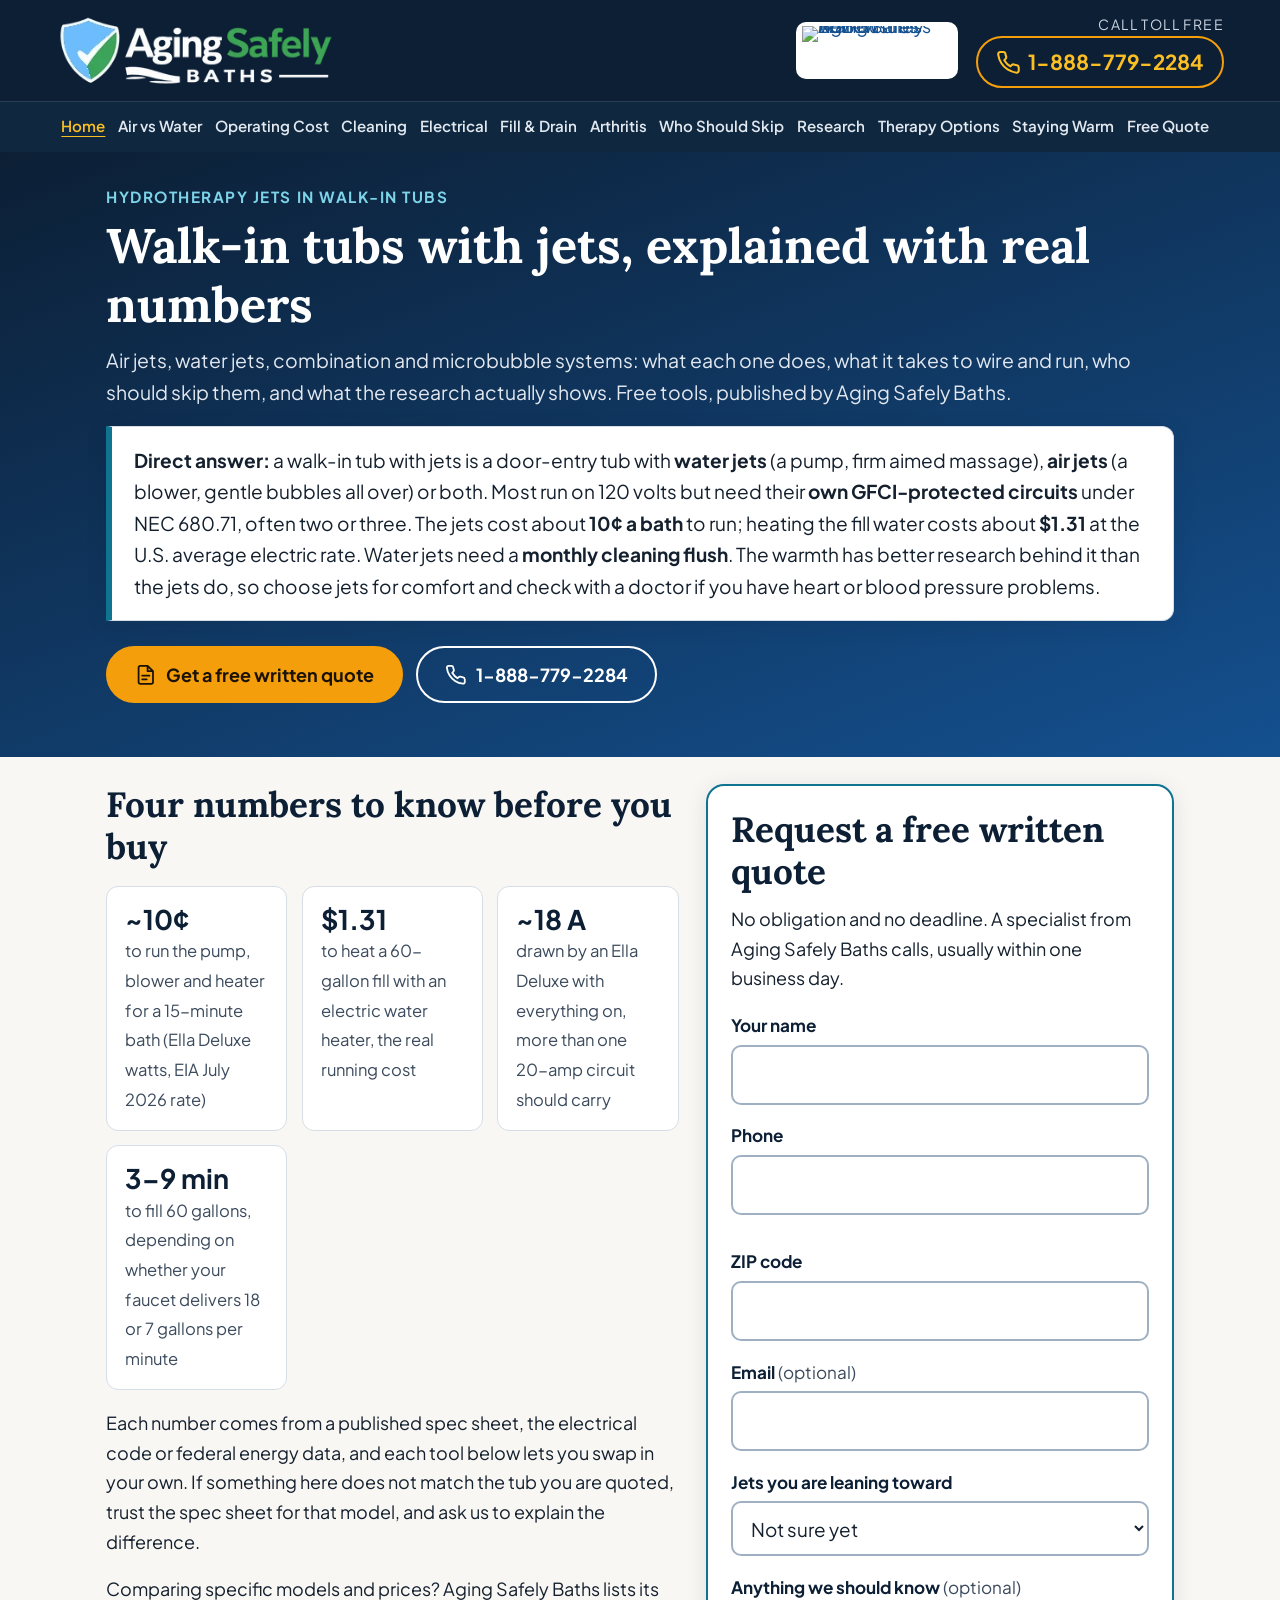
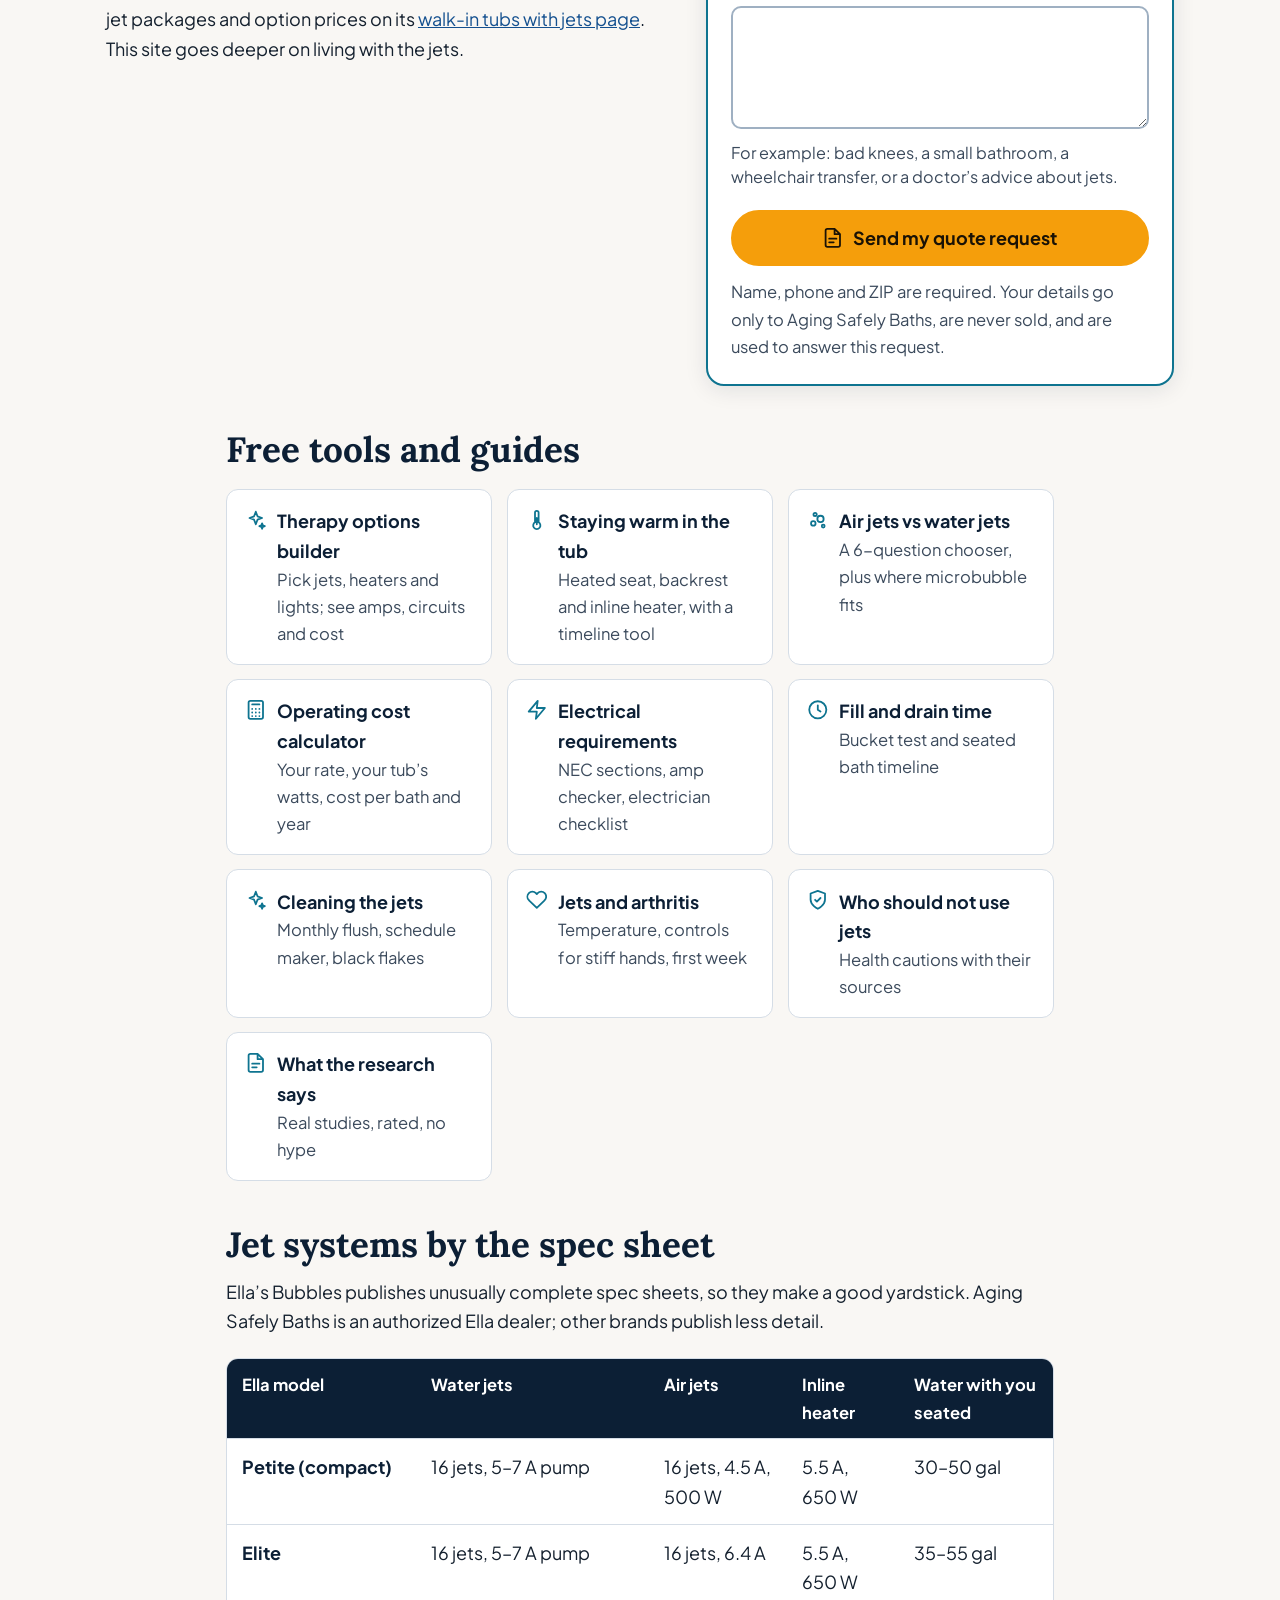
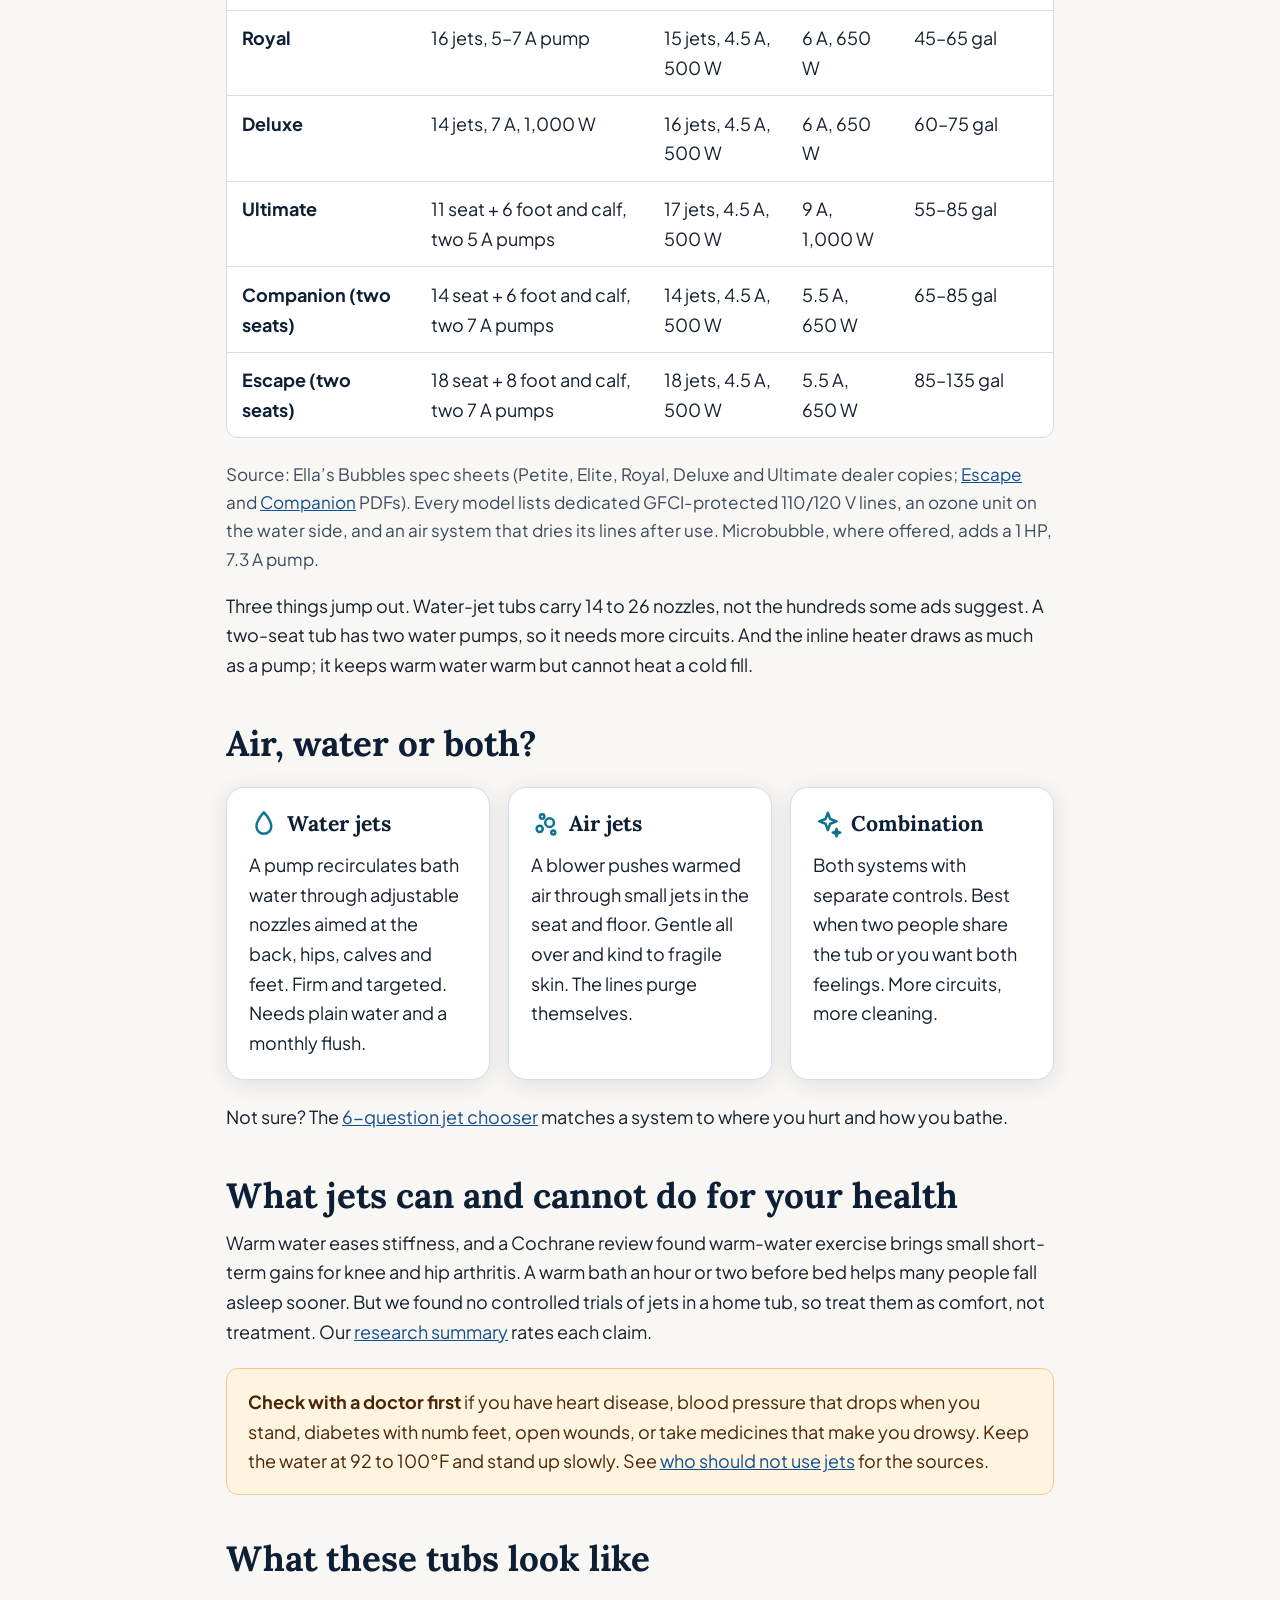
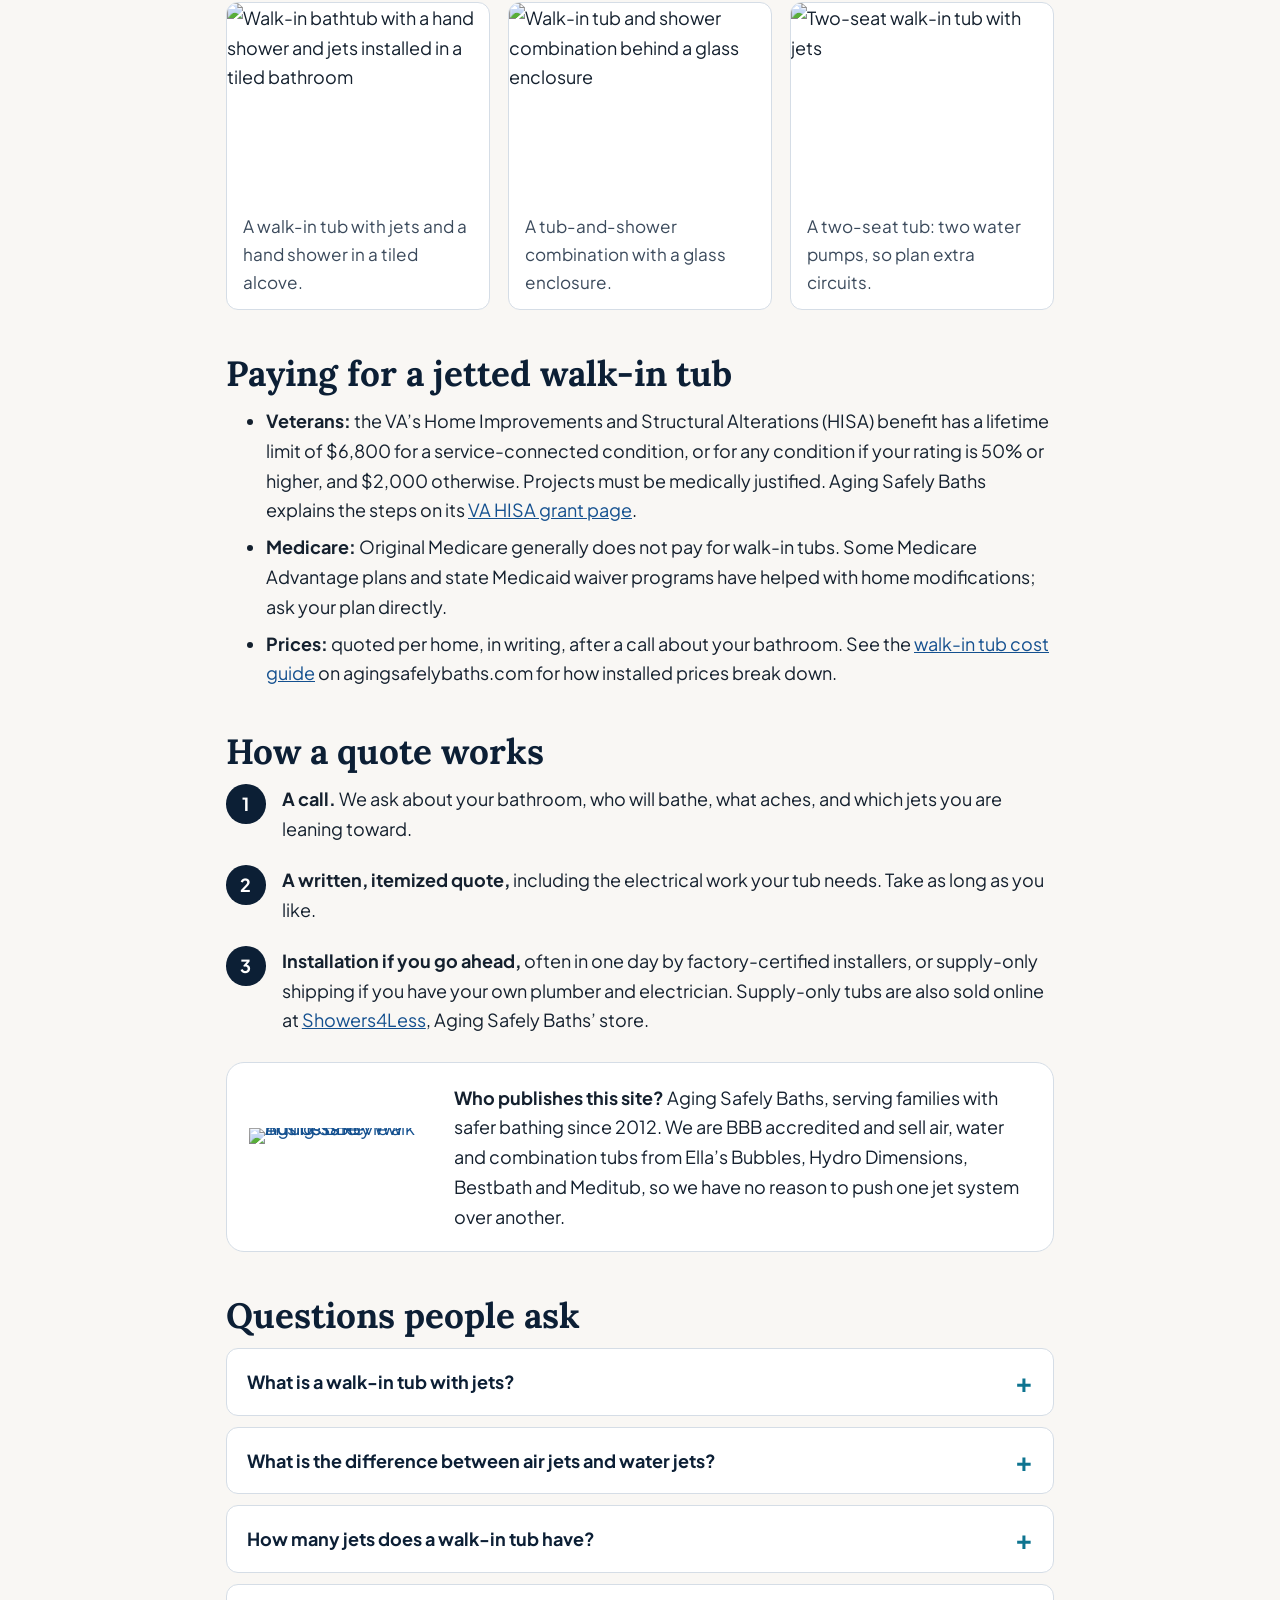
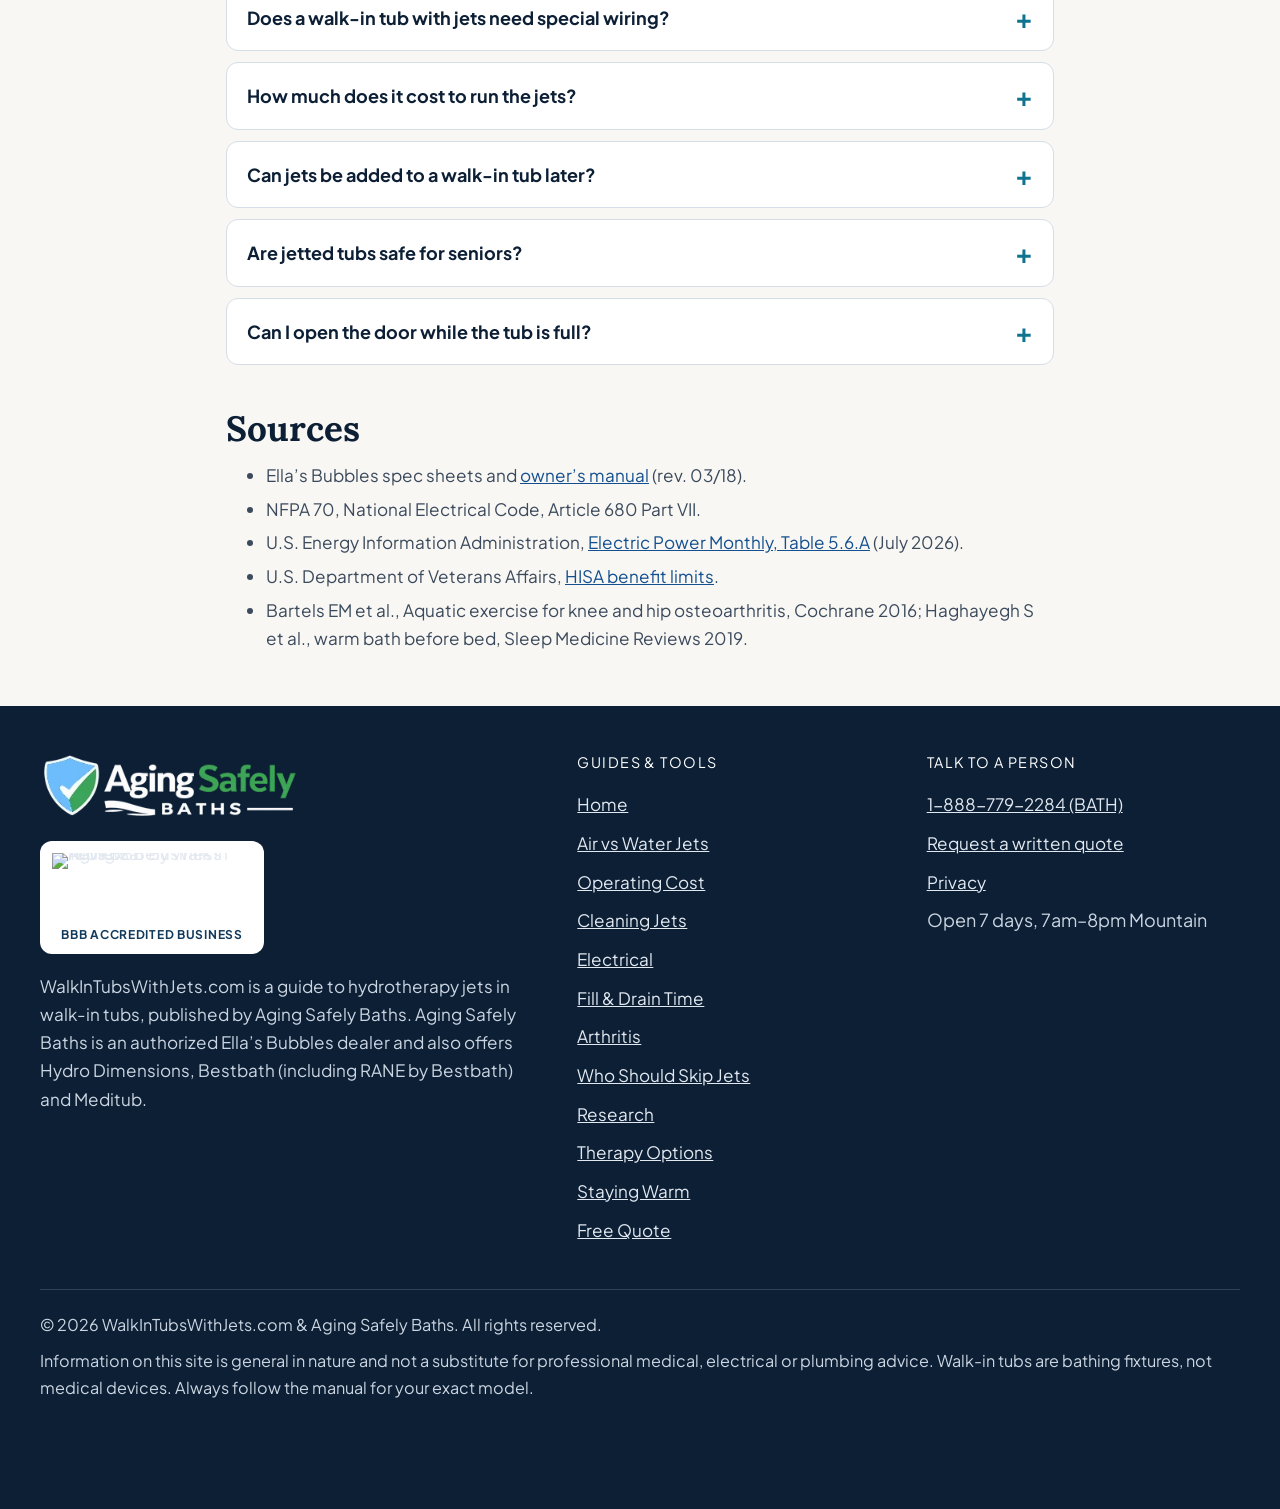
==== commit e7d0364b: "Add privacy policy page and footer link Co-Authored-By: Claude Fable 5.1 <noreply@anthropic.com>" ====
--- a/index.html
+++ b/index.html
@@ -196,7 +196,7 @@
       <p class="ft-h">Talk to a person</p>
       <ul>
         <li><a href="tel:+18887792284">1-888-779-2284 (BATH)</a></li>
-        <li><a href="/free-quote/">Request a written quote</a></li>
+        <li><a href="/free-quote/">Request a written quote</a></li><li><a href="/privacy/">Privacy</a></li>
         <li>Open 7 days, 7am&ndash;8pm Mountain</li>
       </ul>
     </div>
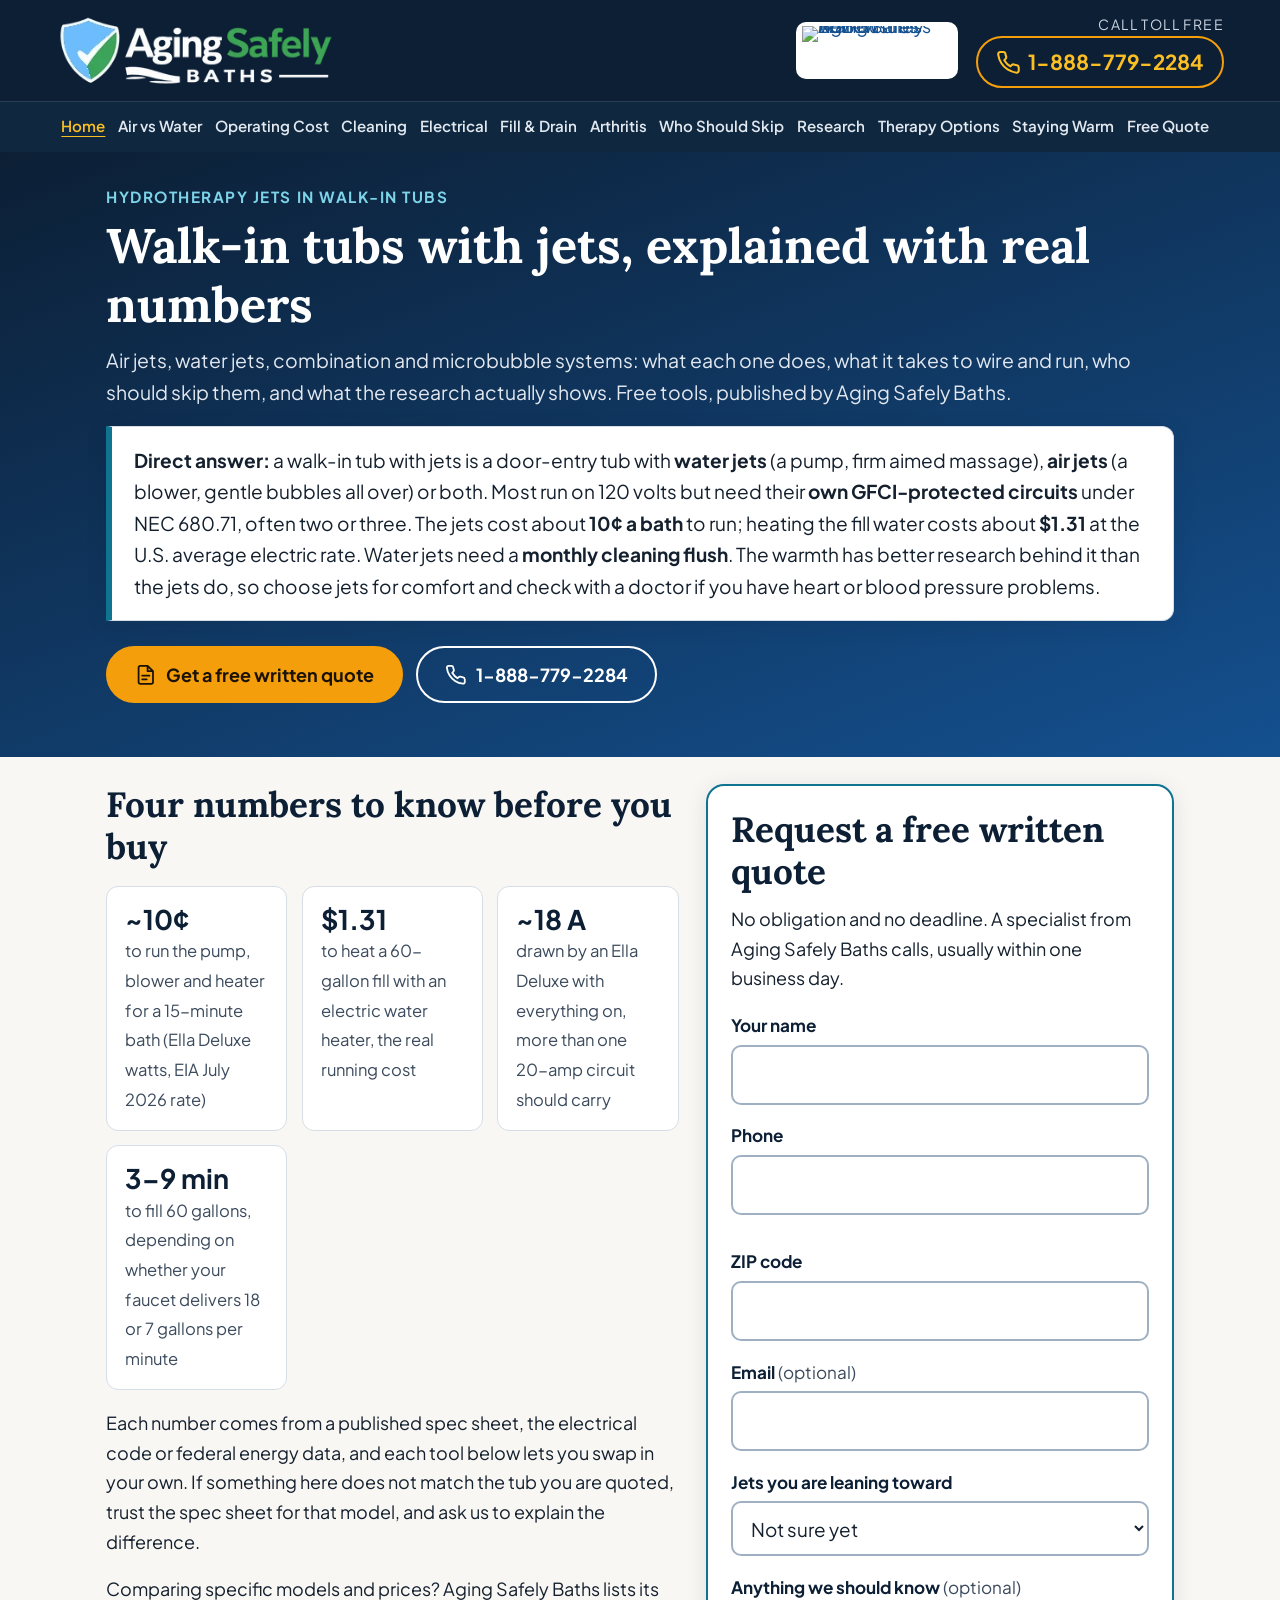
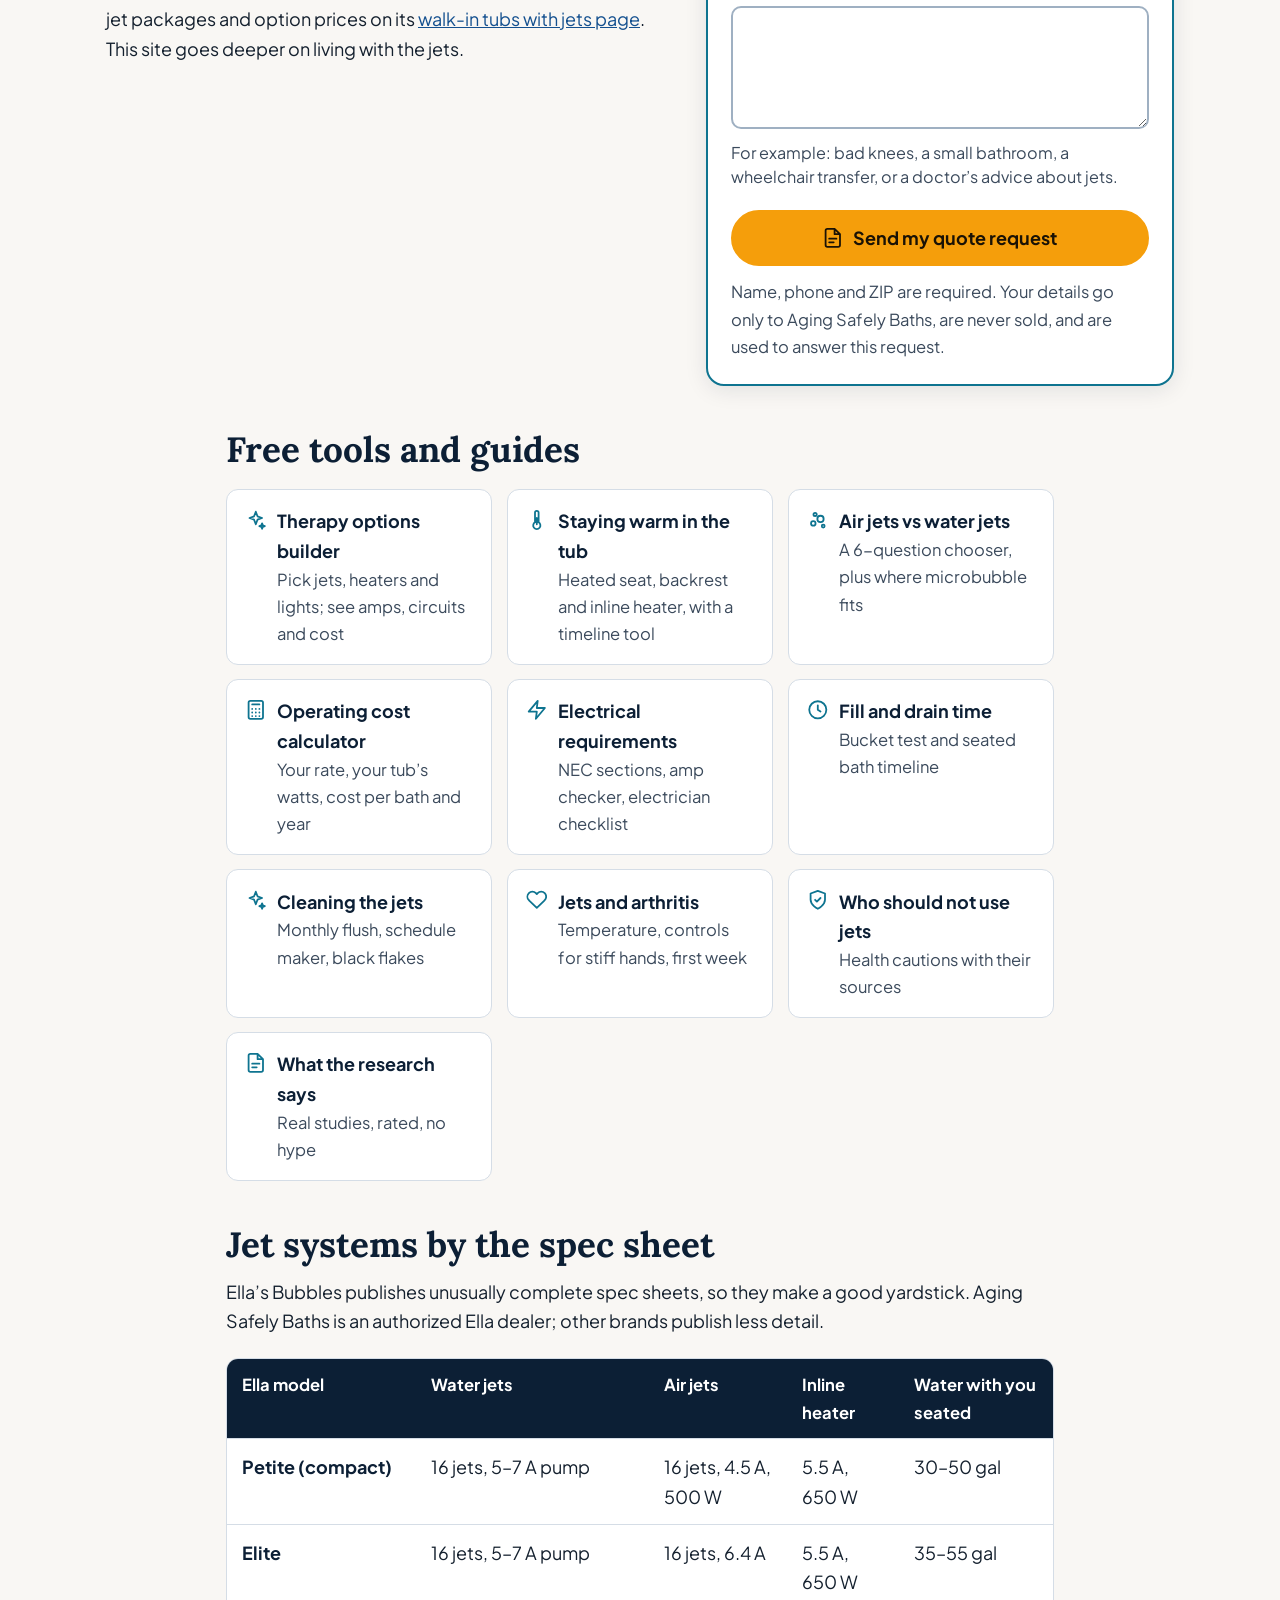
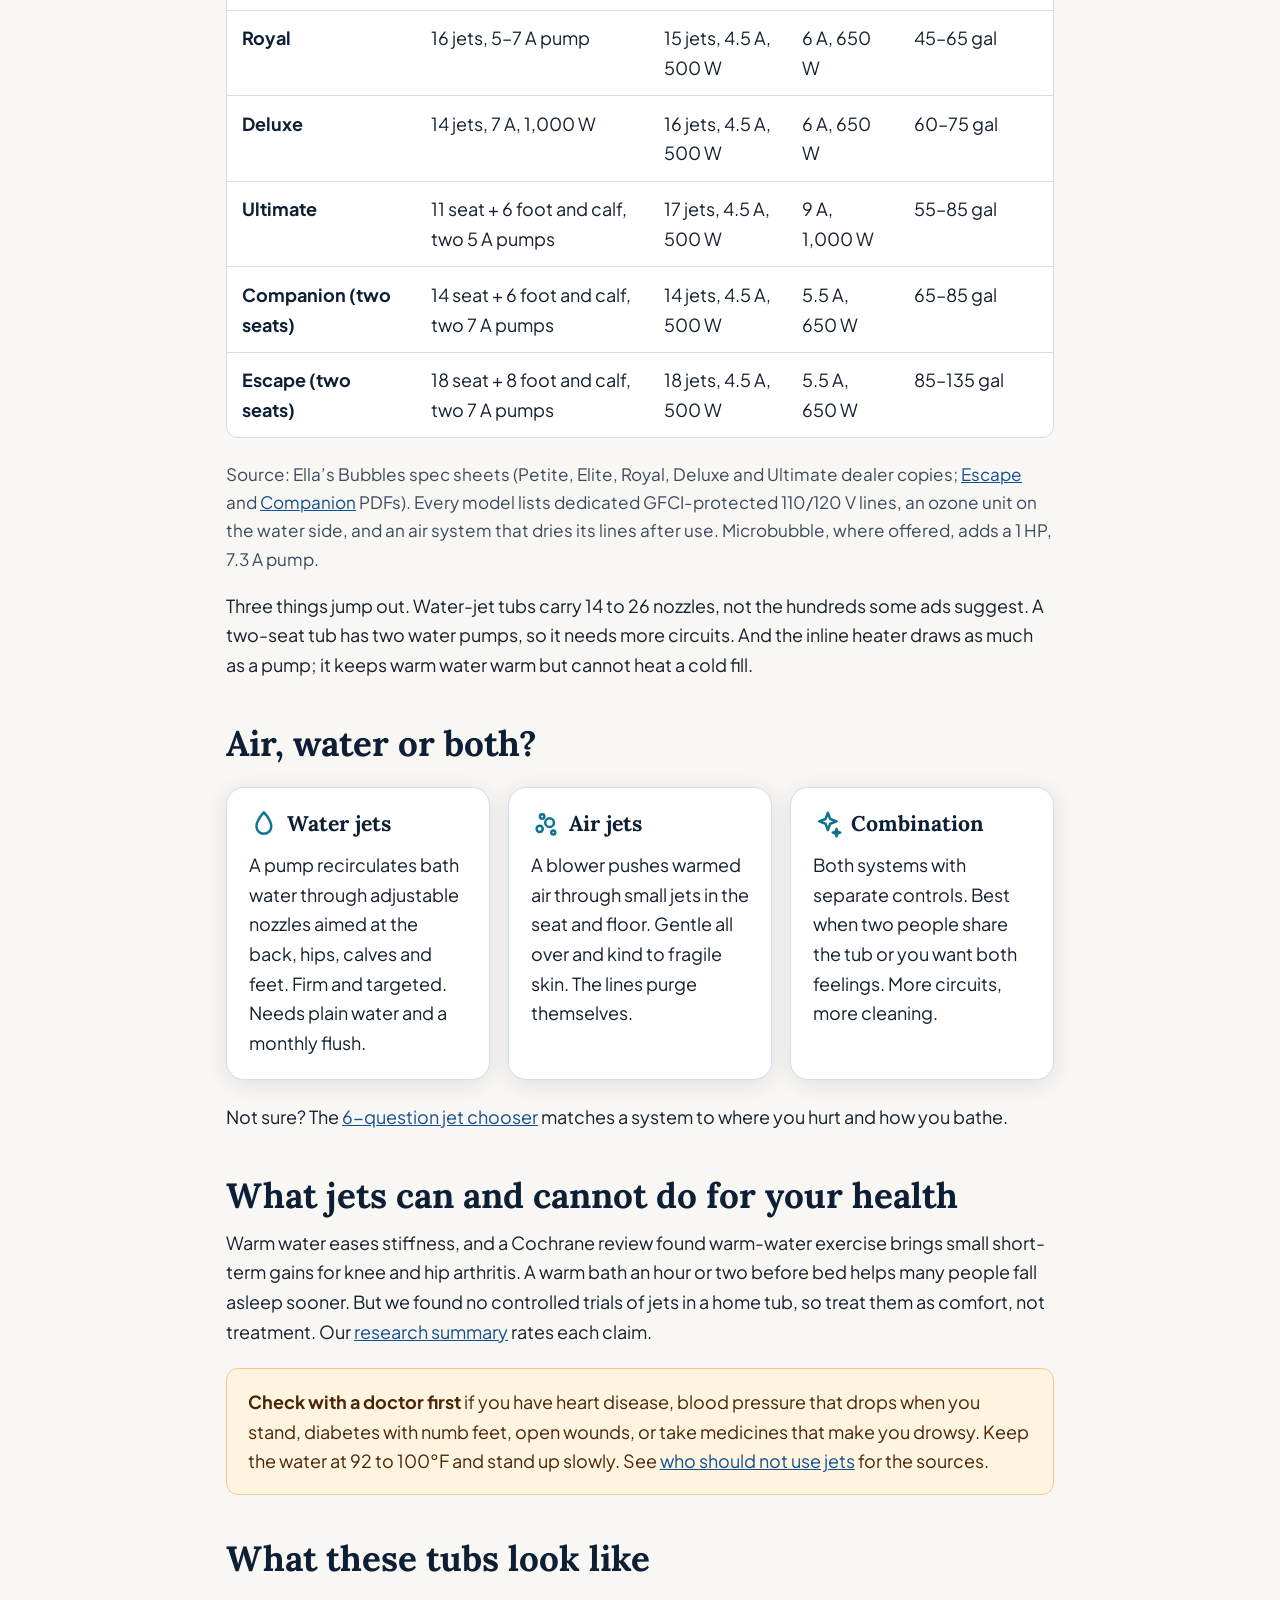
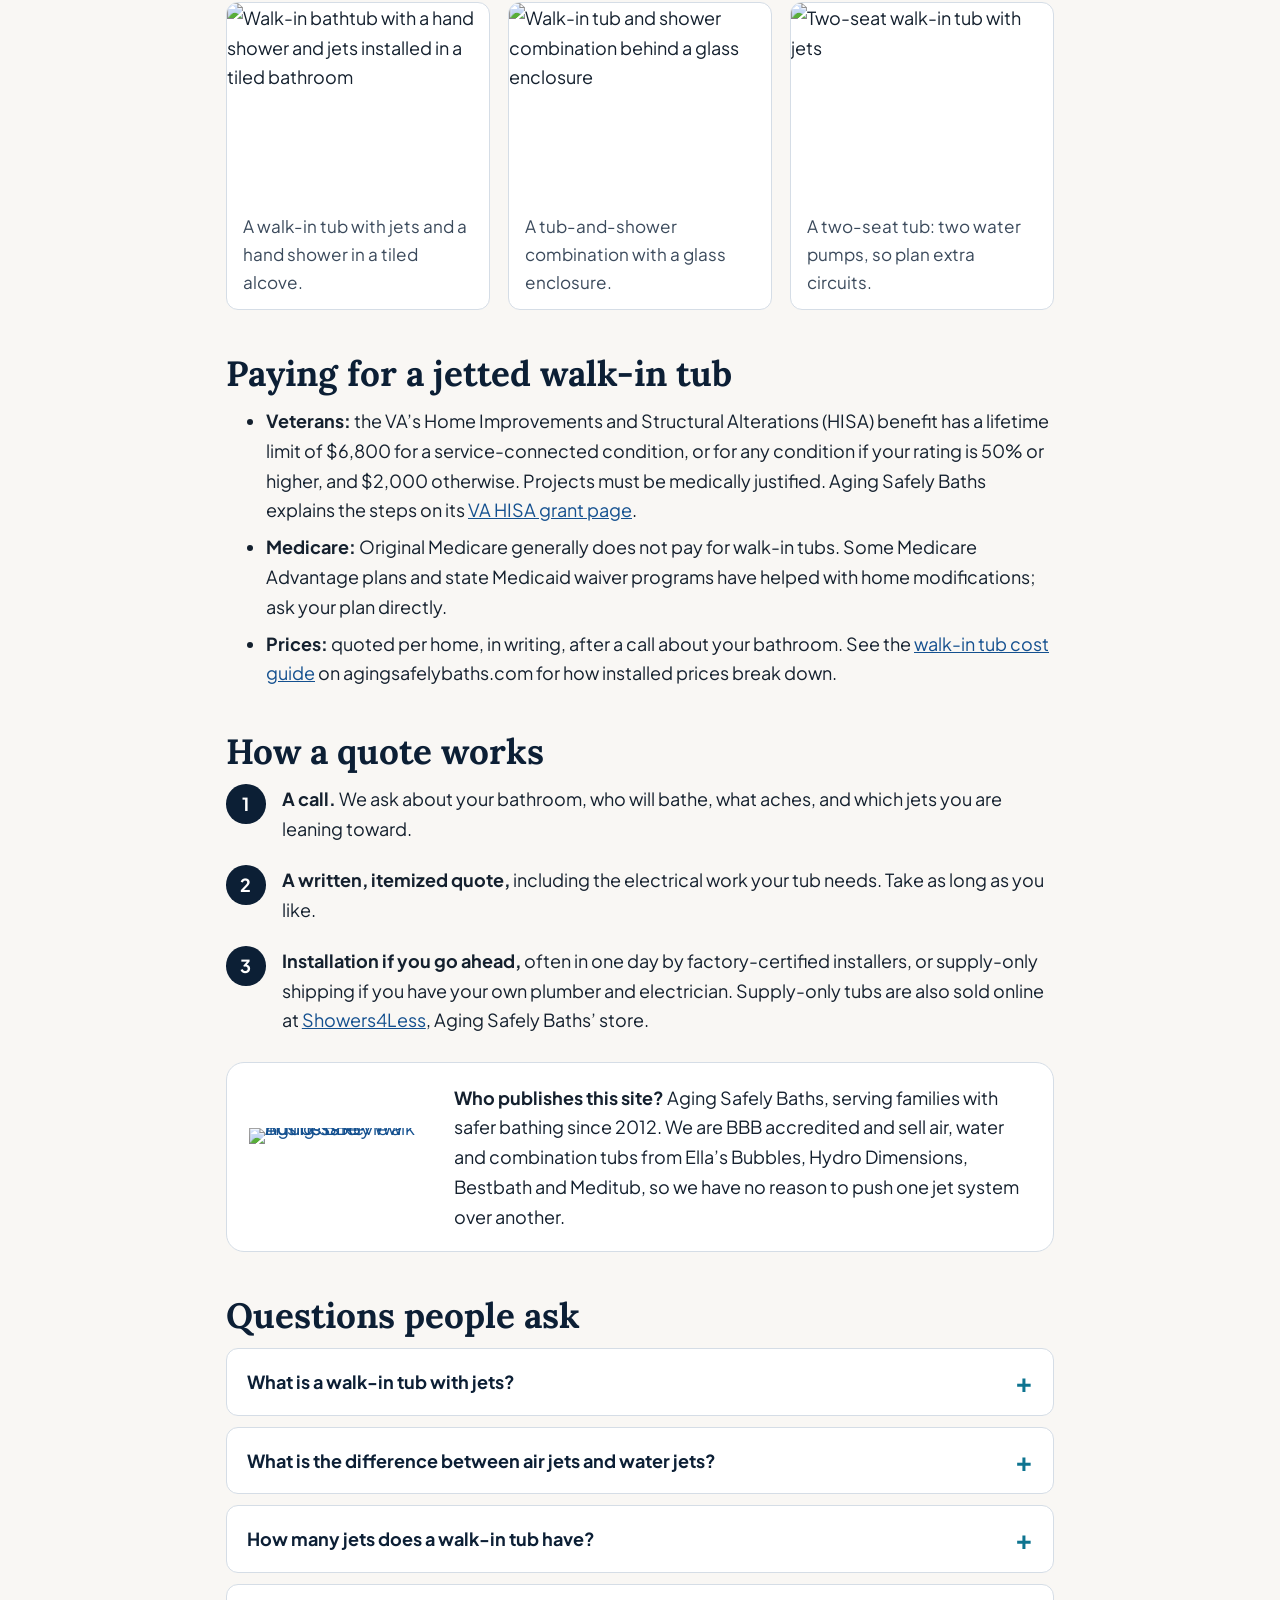
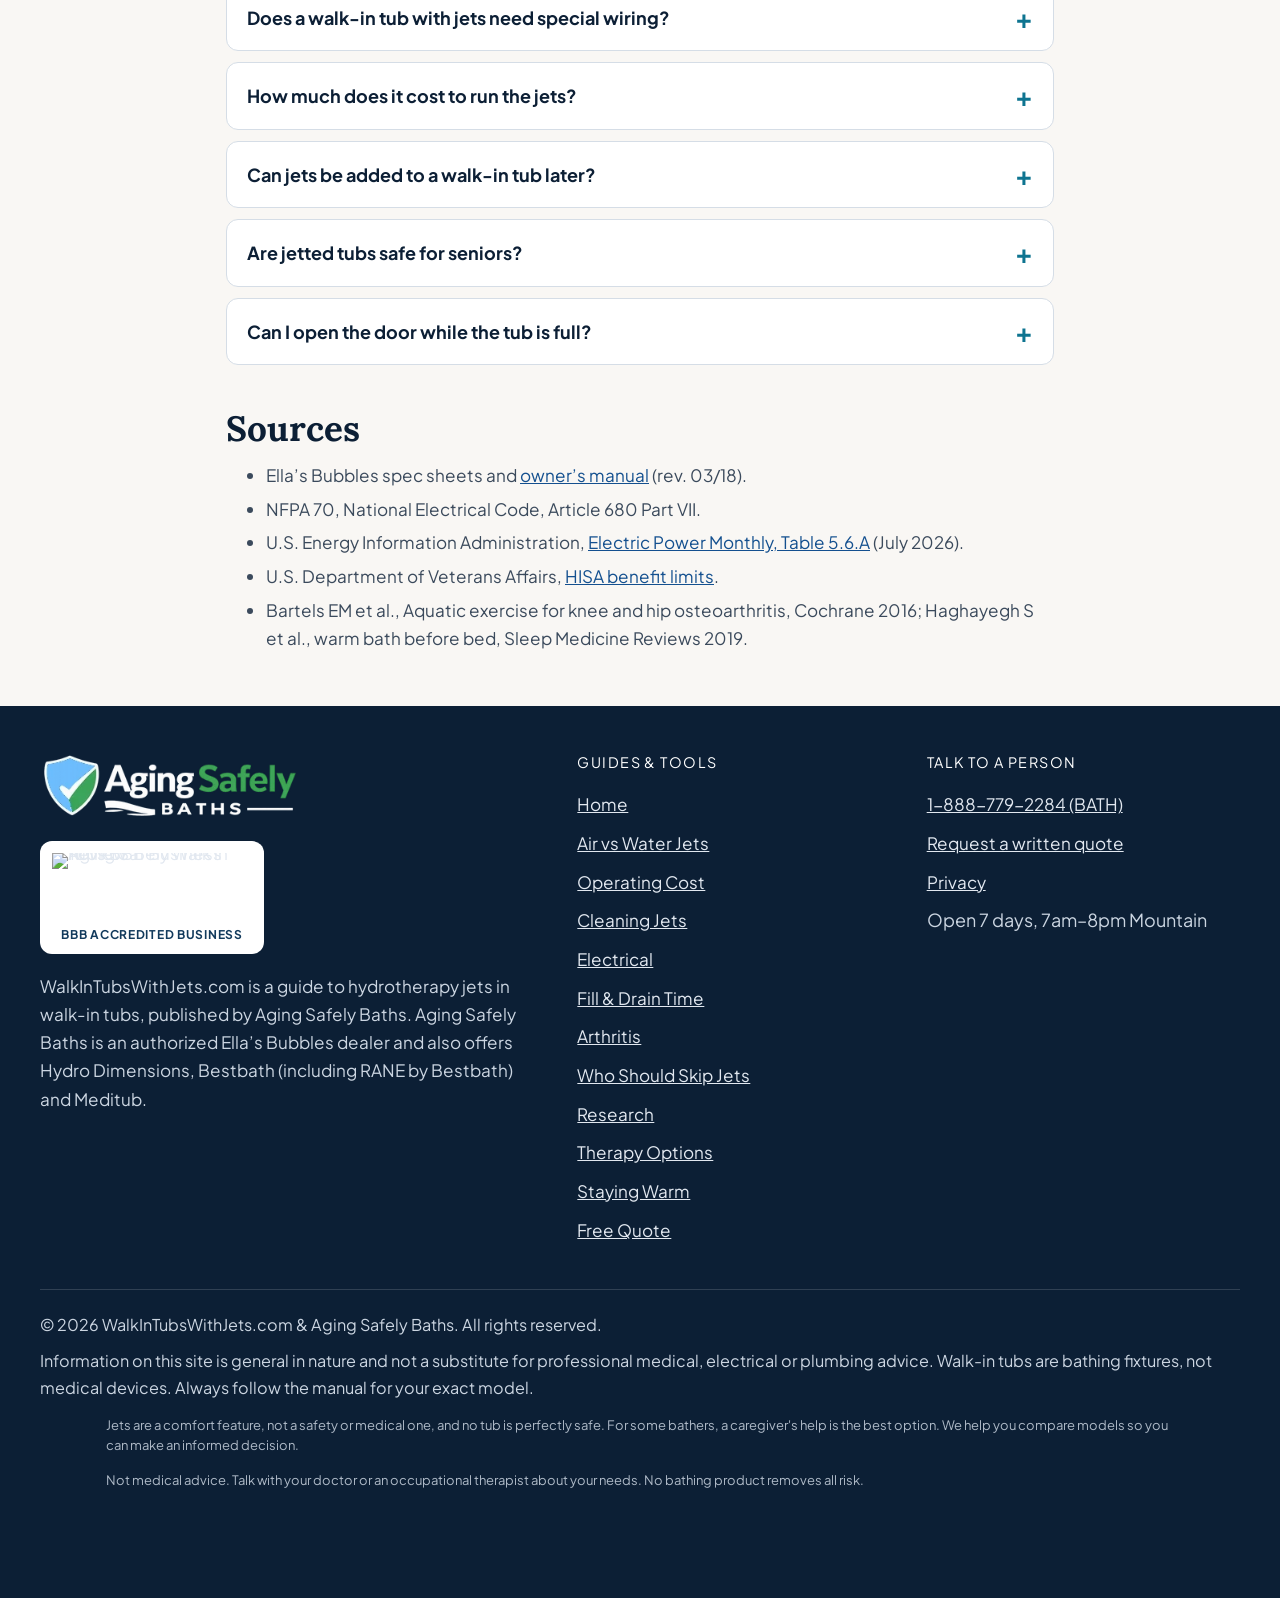
==== commit 65fb80e6: "Liability wording: soften absolute safety, health and coverage claims; add footer disclaimer No bath" ====
--- a/index.html
+++ b/index.html
@@ -205,7 +205,7 @@
     <div>&copy; <span id="yr">2026</span> WalkInTubsWithJets.com &amp; Aging Safely Baths. All rights reserved.</div>
     <div>Information on this site is general in nature and not a substitute for professional medical, electrical or plumbing advice. Walk-in tubs are bathing fixtures, not medical devices. Always follow the manual for your exact model.</div>
   </div>
-</footer>
+<p class="liability-note" style="max-width:1100px;margin:14px auto 0;padding:0 16px;font-size:13px;line-height:1.55;opacity:.85">Jets are a comfort feature, not a safety or medical one, and no tub is perfectly safe. For some bathers, a caregiver's help is the best option. We help you compare models so you can make an informed decision.</p><p class="liability-note" style="max-width:1100px;margin:14px auto 0;padding:0 16px;font-size:13px;line-height:1.55;opacity:.85">Not medical advice. Talk with your doctor or an occupational therapist about your needs. No bathing product removes all risk.</p></footer>
 <div class="mbar"><a class="m-call" href="tel:+18887792284"><svg class="ico" aria-hidden="true"><use href="#i-phone"/></svg> Call</a><a class="m-quote" href="/free-quote/"><svg class="ico" aria-hidden="true"><use href="#i-doc"/></svg> Free quote</a></div>
 <script src="/assets/jets.js" defer></script>
 <script src="/assets/quote.js" defer></script>
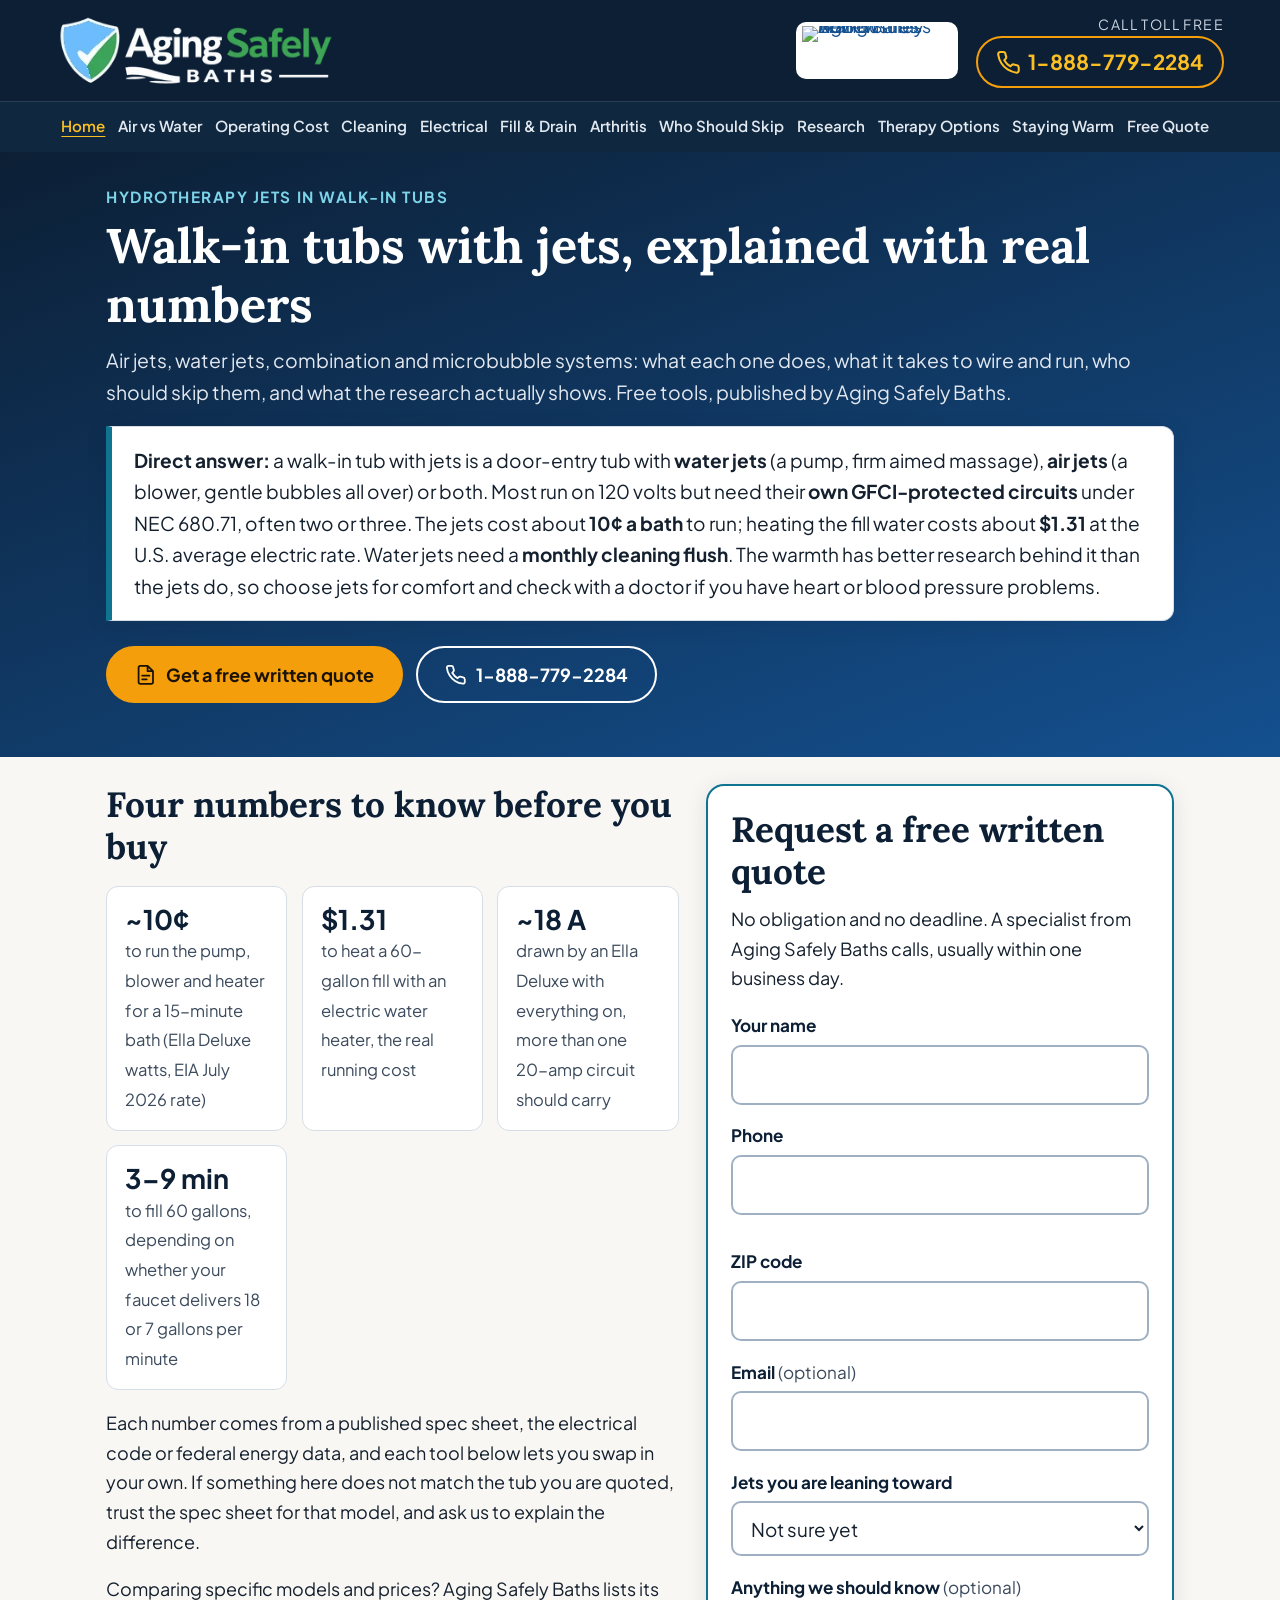
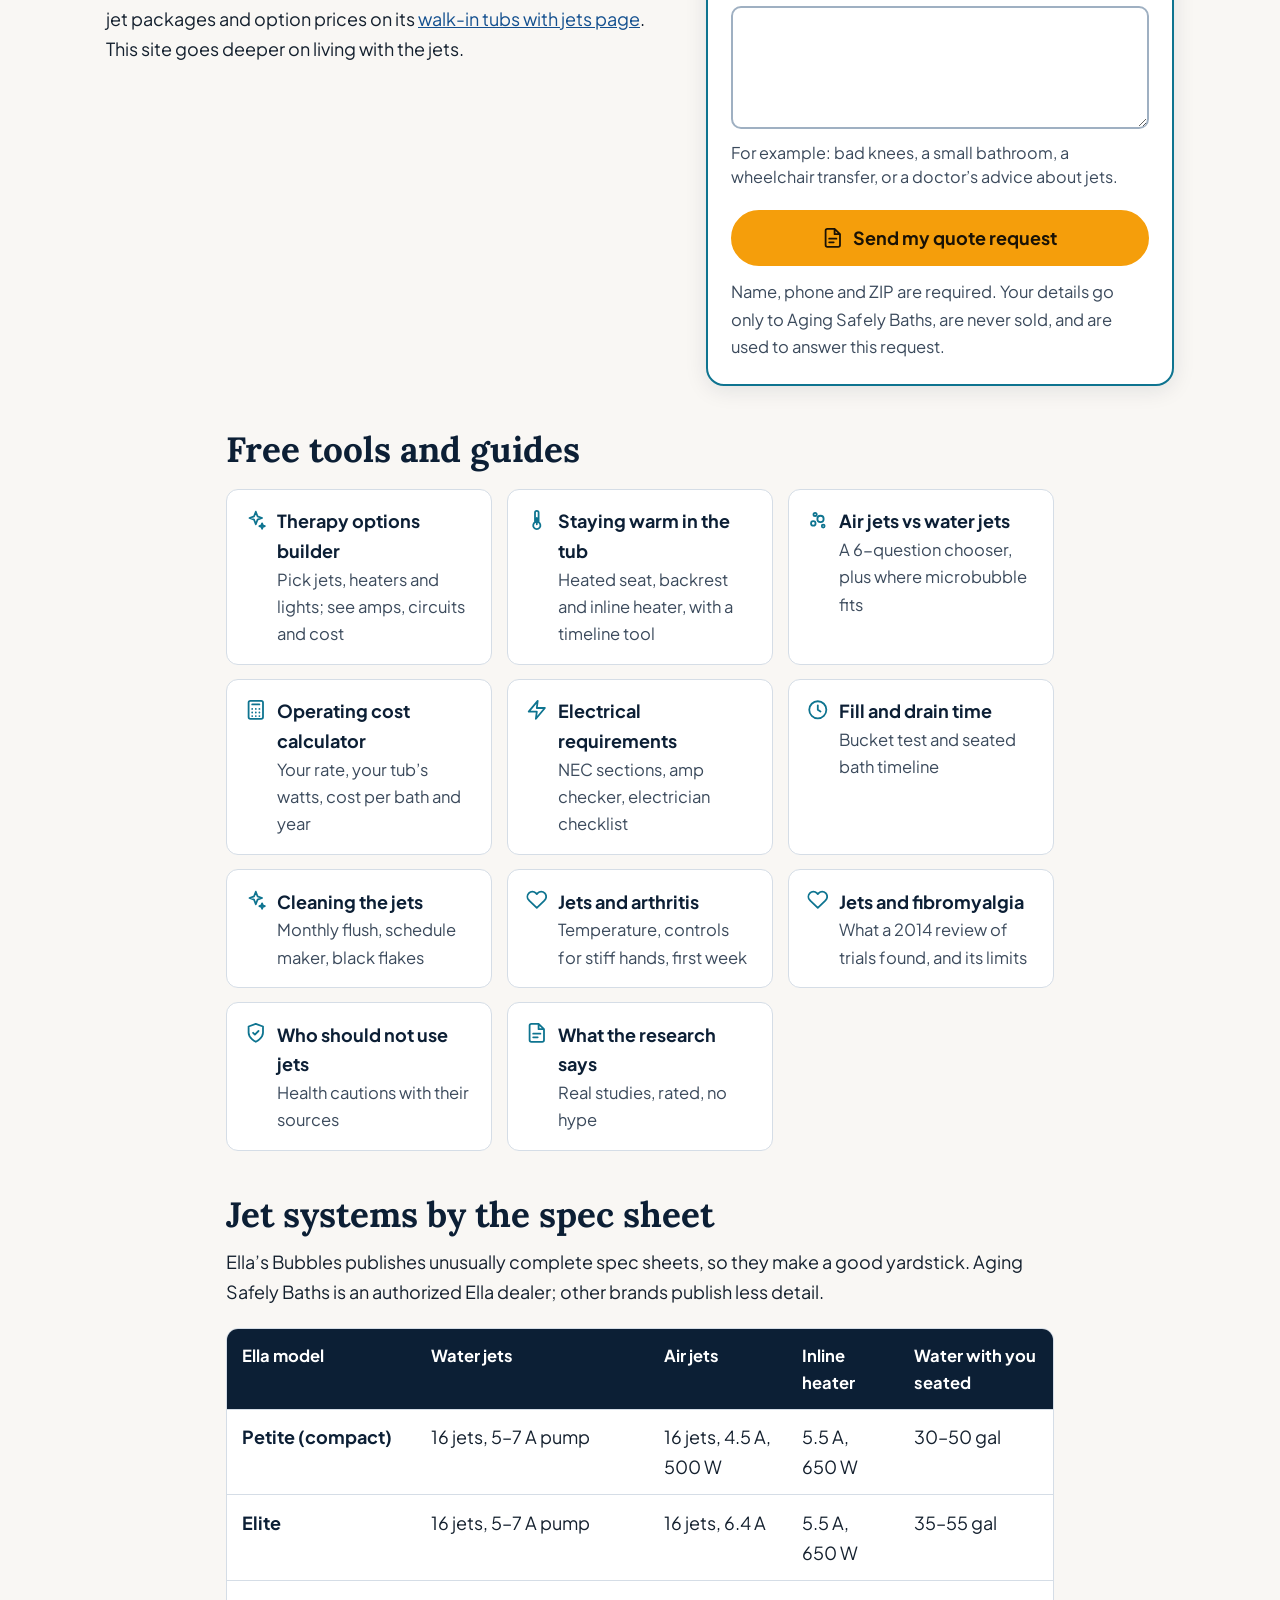
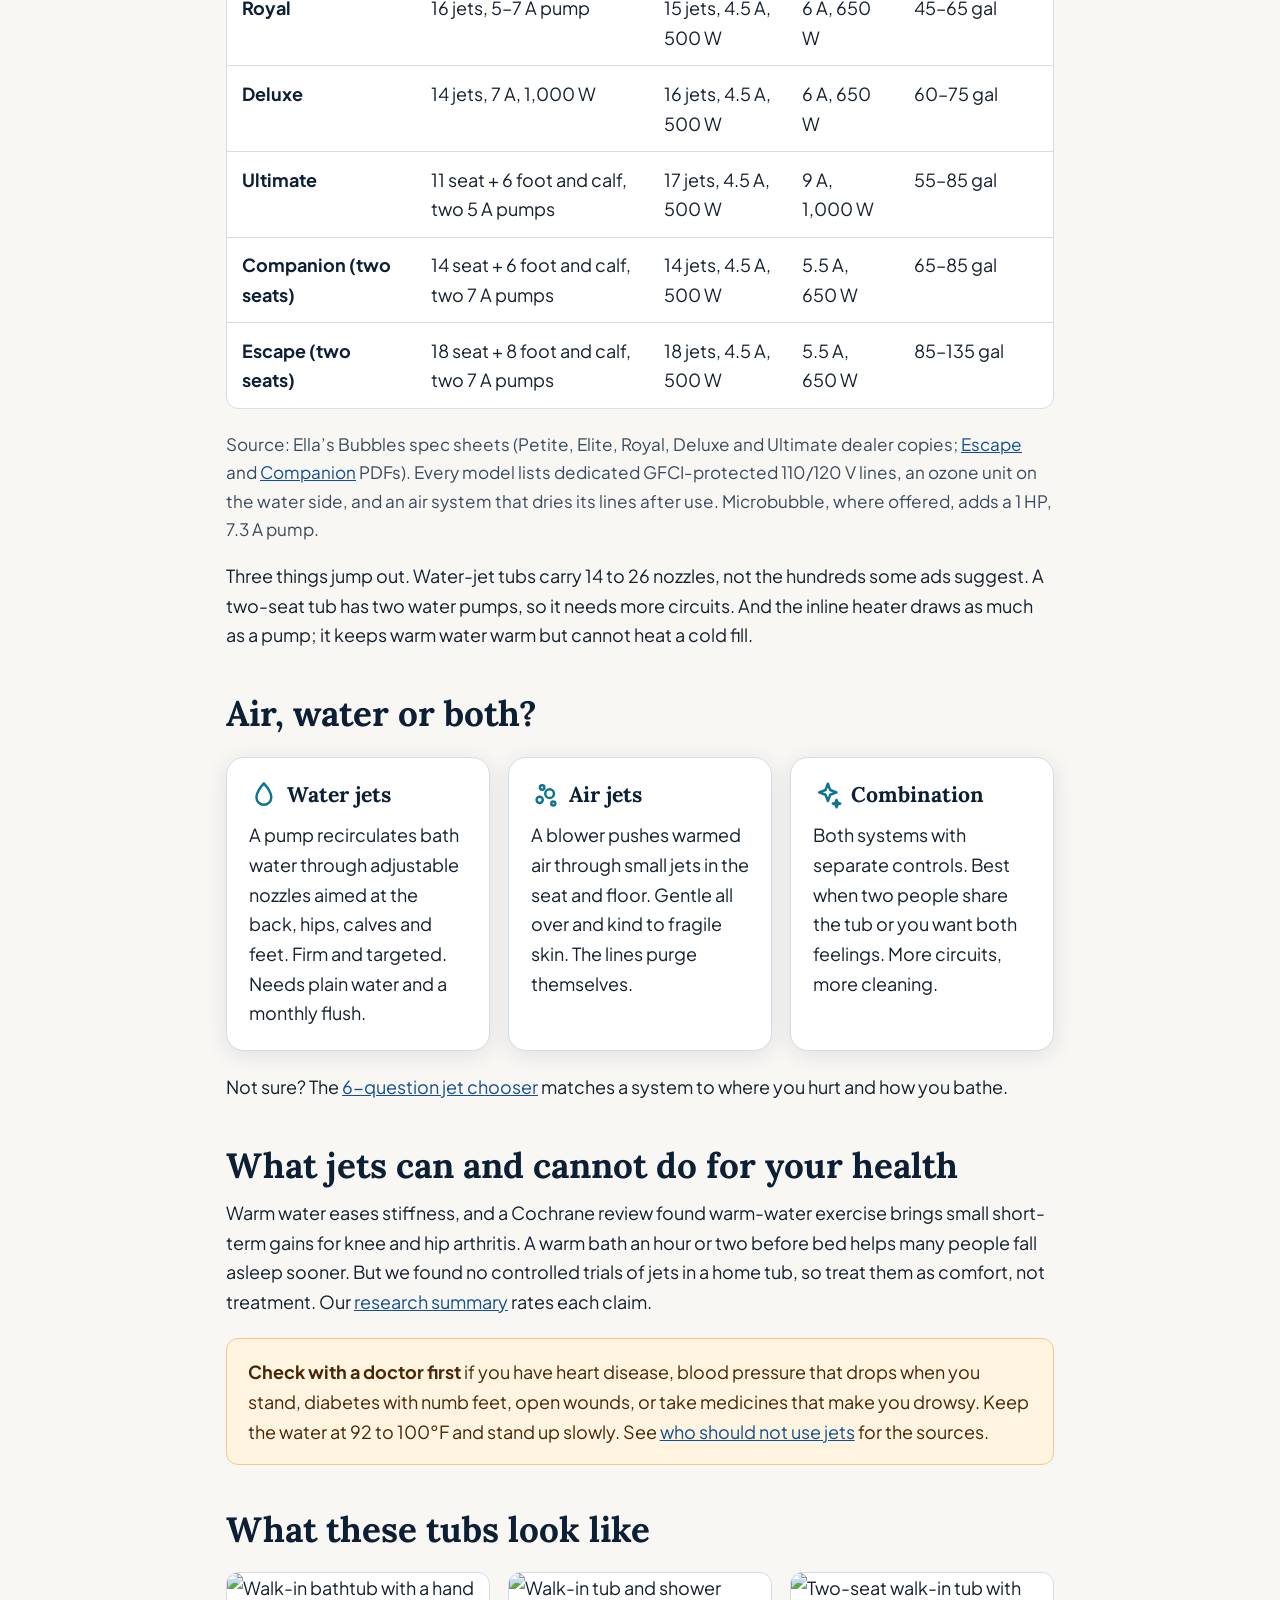
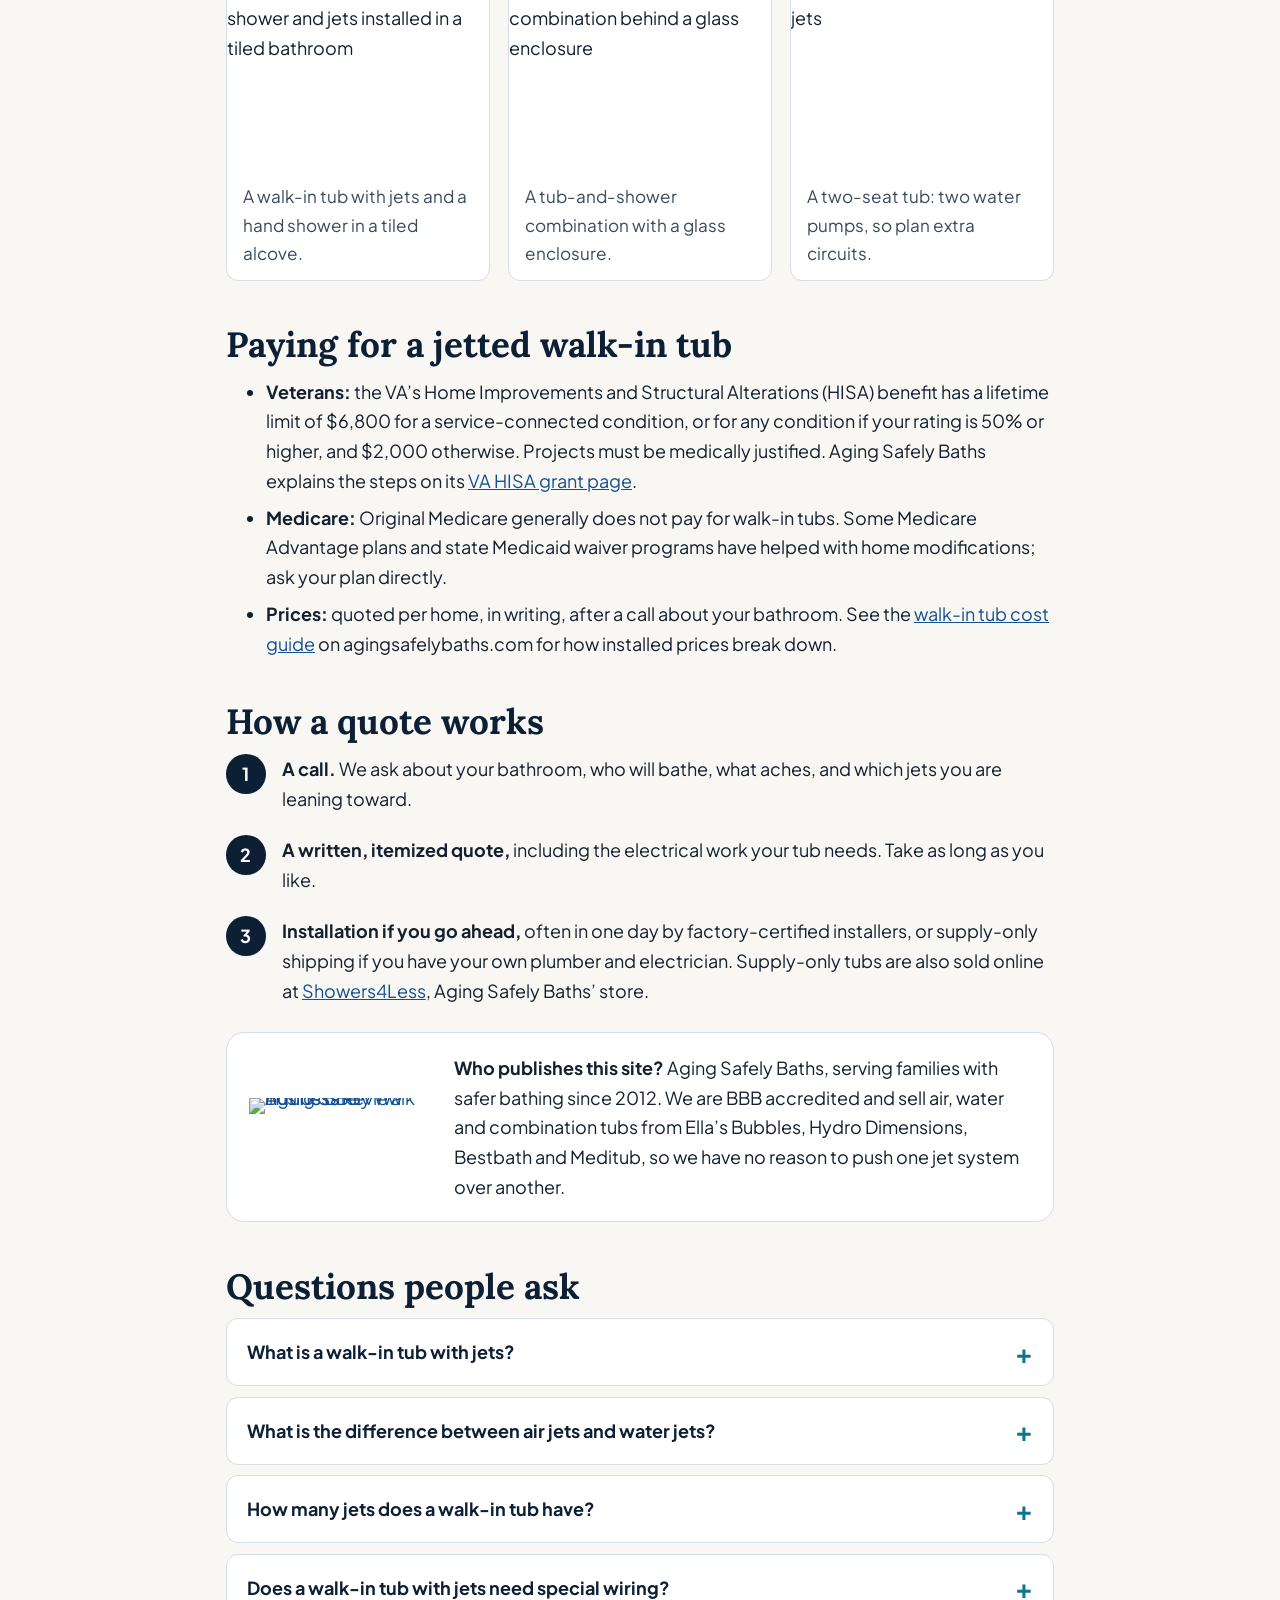
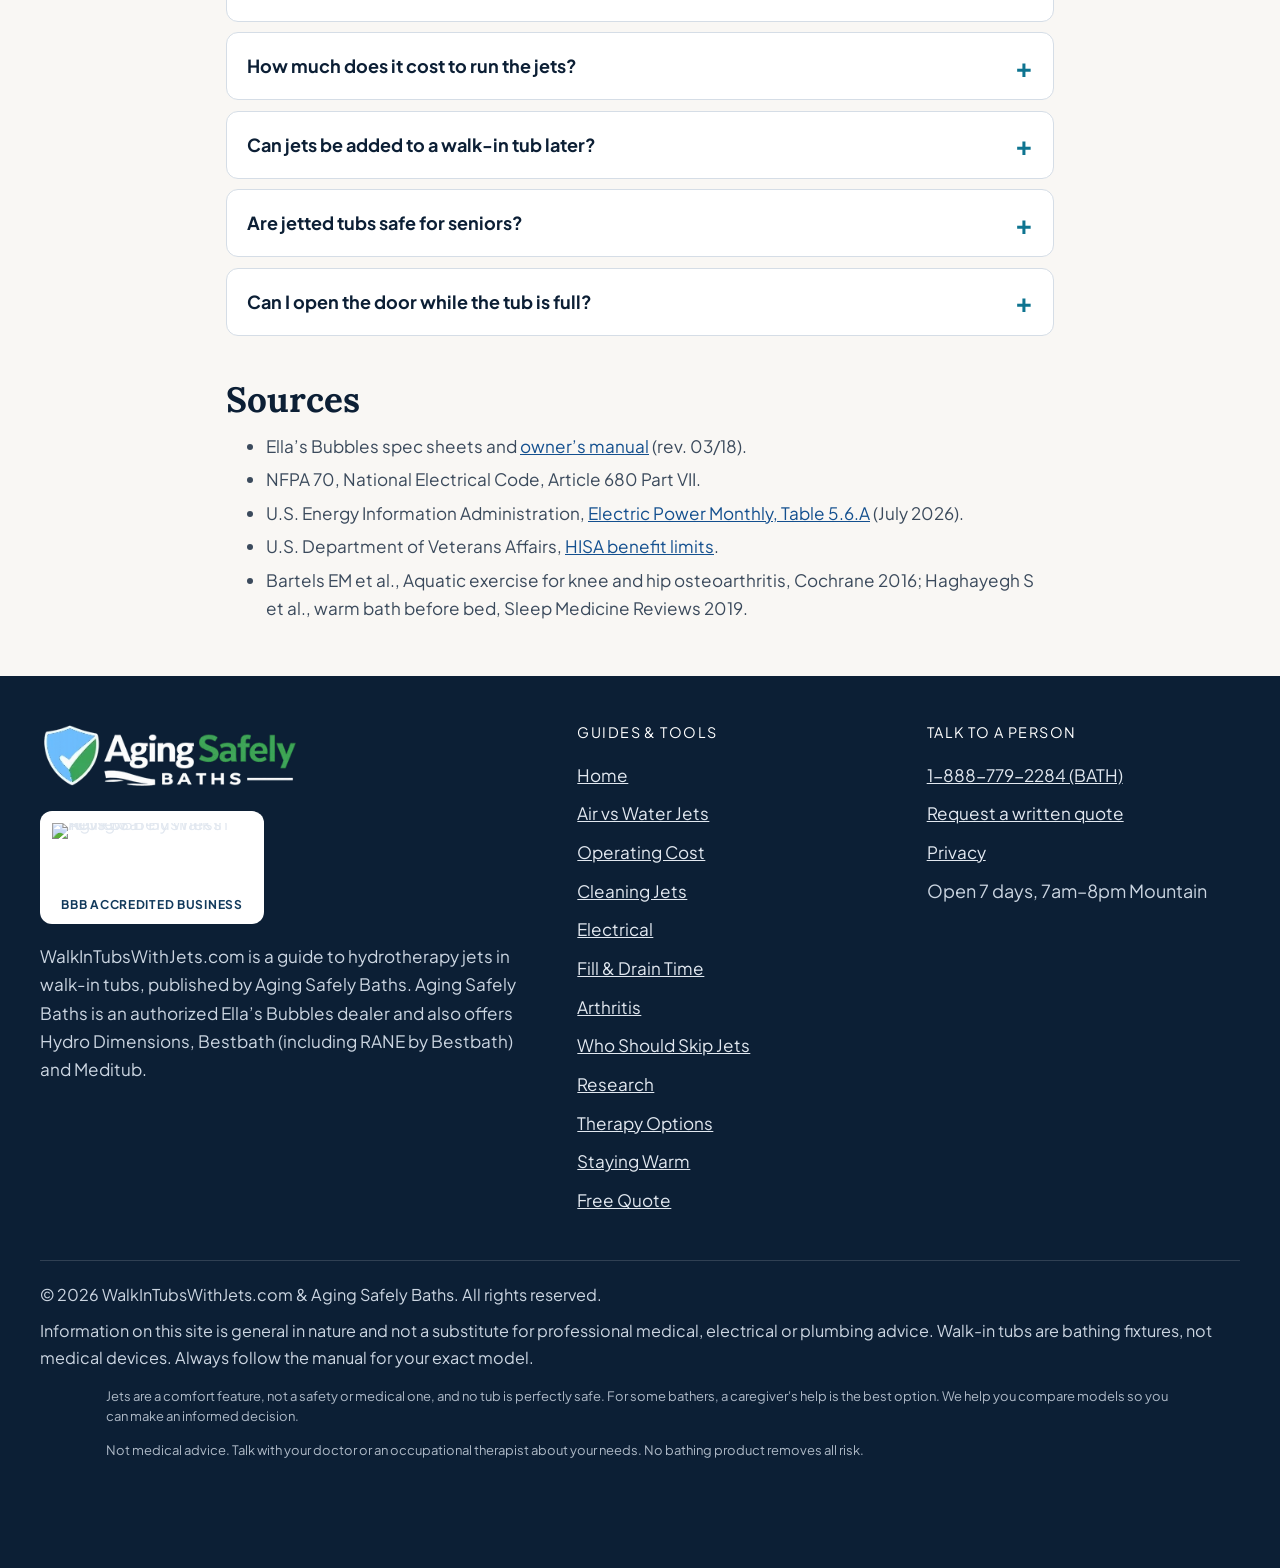
==== commit b90435a9: "Add fibromyalgia evidence page; maintenance and drain-time titles; maintenance table; internal links" ====
--- a/index.html
+++ b/index.html
@@ -115,7 +115,7 @@
 <a href="/walk-in-tub-electrical-requirements/"><svg class="ico" aria-hidden="true"><use href="#i-bolt"/></svg><div>Electrical requirements<span>NEC sections, amp checker, electrician checklist</span></div></a>
 <a href="/walk-in-tub-fill-and-drain-time/"><svg class="ico" aria-hidden="true"><use href="#i-clock"/></svg><div>Fill and drain time<span>Bucket test and seated bath timeline</span></div></a>
 <a href="/how-to-clean-walk-in-tub-jets/"><svg class="ico" aria-hidden="true"><use href="#i-spark"/></svg><div>Cleaning the jets<span>Monthly flush, schedule maker, black flakes</span></div></a>
-<a href="/jetted-walk-in-tub-arthritis/"><svg class="ico" aria-hidden="true"><use href="#i-heart"/></svg><div>Jets and arthritis<span>Temperature, controls for stiff hands, first week</span></div></a>
+<a href="/jetted-walk-in-tub-arthritis/"><svg class="ico" aria-hidden="true"><use href="#i-heart"/></svg><div>Jets and arthritis<span>Temperature, controls for stiff hands, first week</span></div></a><a href="/walk-in-tub-jets-fibromyalgia/"><svg class="ico" aria-hidden="true"><use href="#i-heart"/></svg><div>Jets and fibromyalgia<span>What a 2014 review of trials found, and its limits</span></div></a>
 <a href="/who-should-not-use-jetted-tub/"><svg class="ico" aria-hidden="true"><use href="#i-shield"/></svg><div>Who should not use jets<span>Health cautions with their sources</span></div></a>
 <a href="/hydrotherapy-research/"><svg class="ico" aria-hidden="true"><use href="#i-doc"/></svg><div>What the research says<span>Real studies, rated, no hype</span></div></a>
 </div>
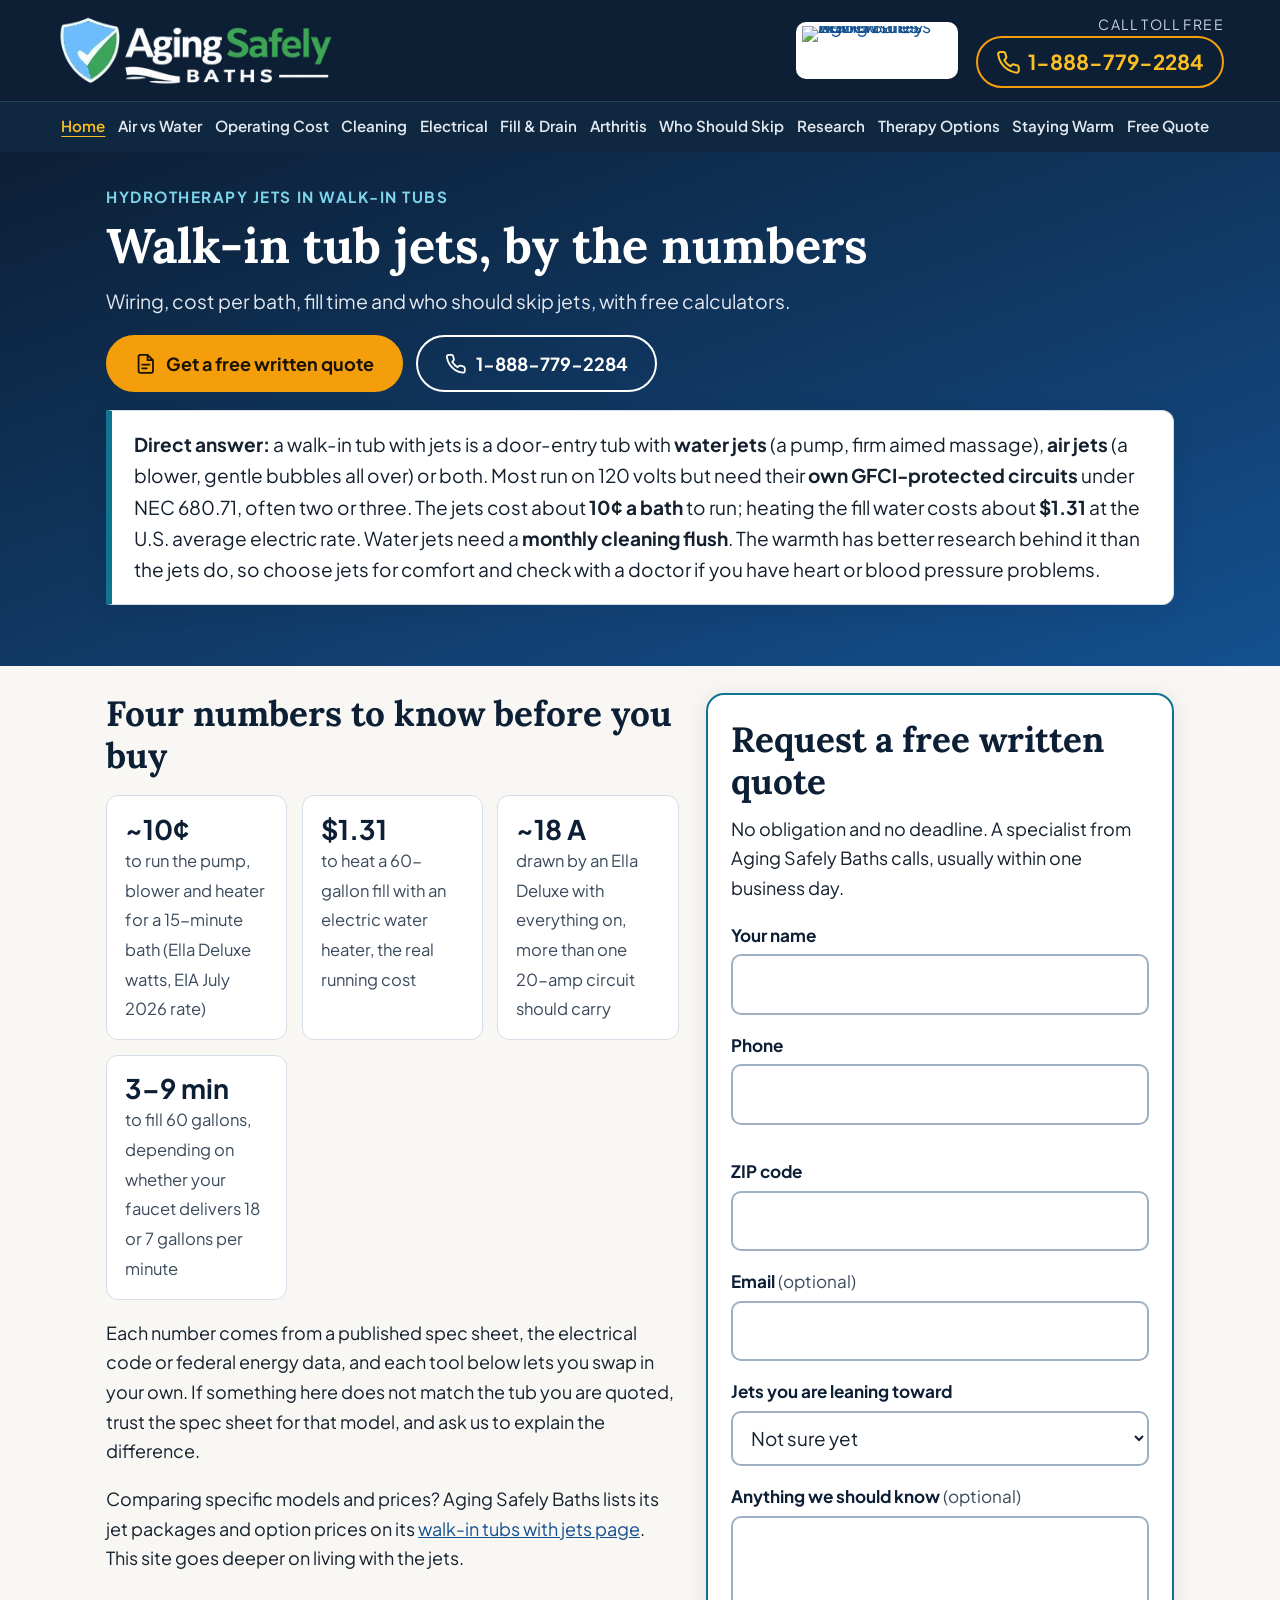
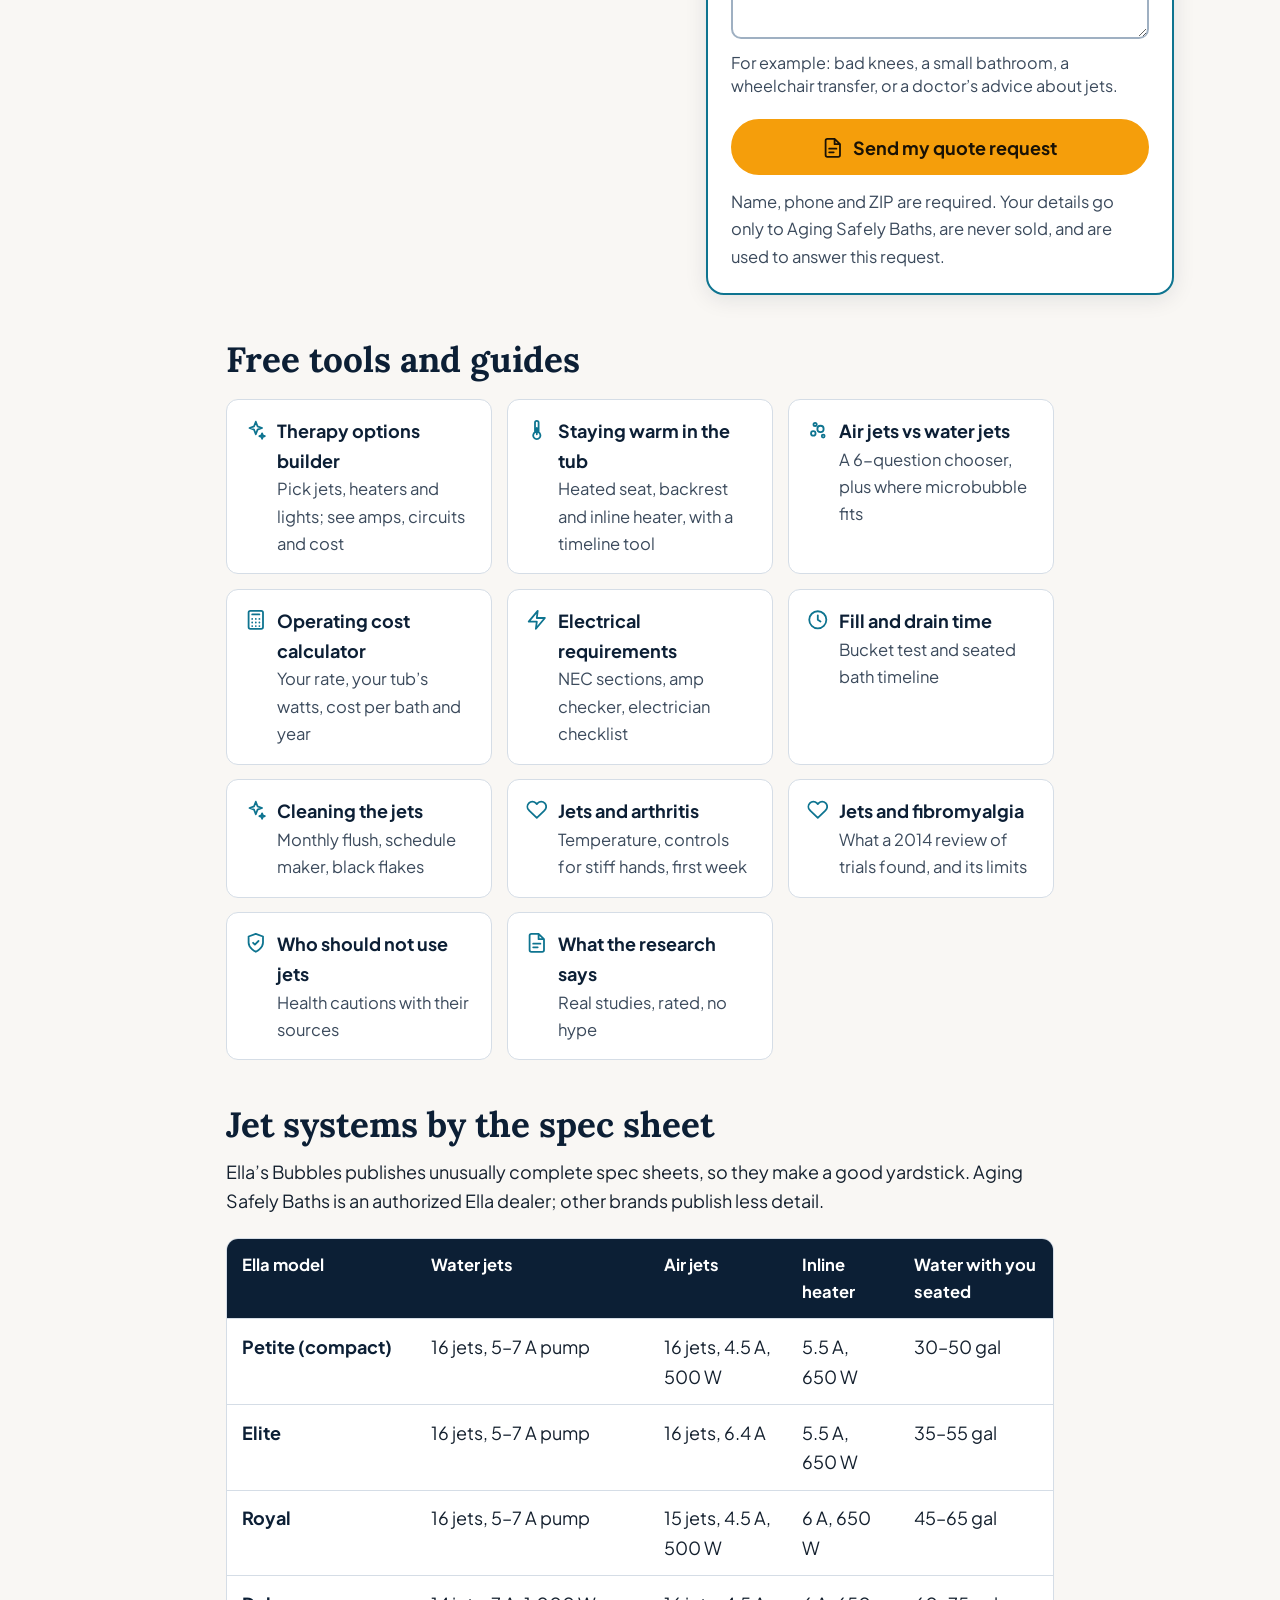
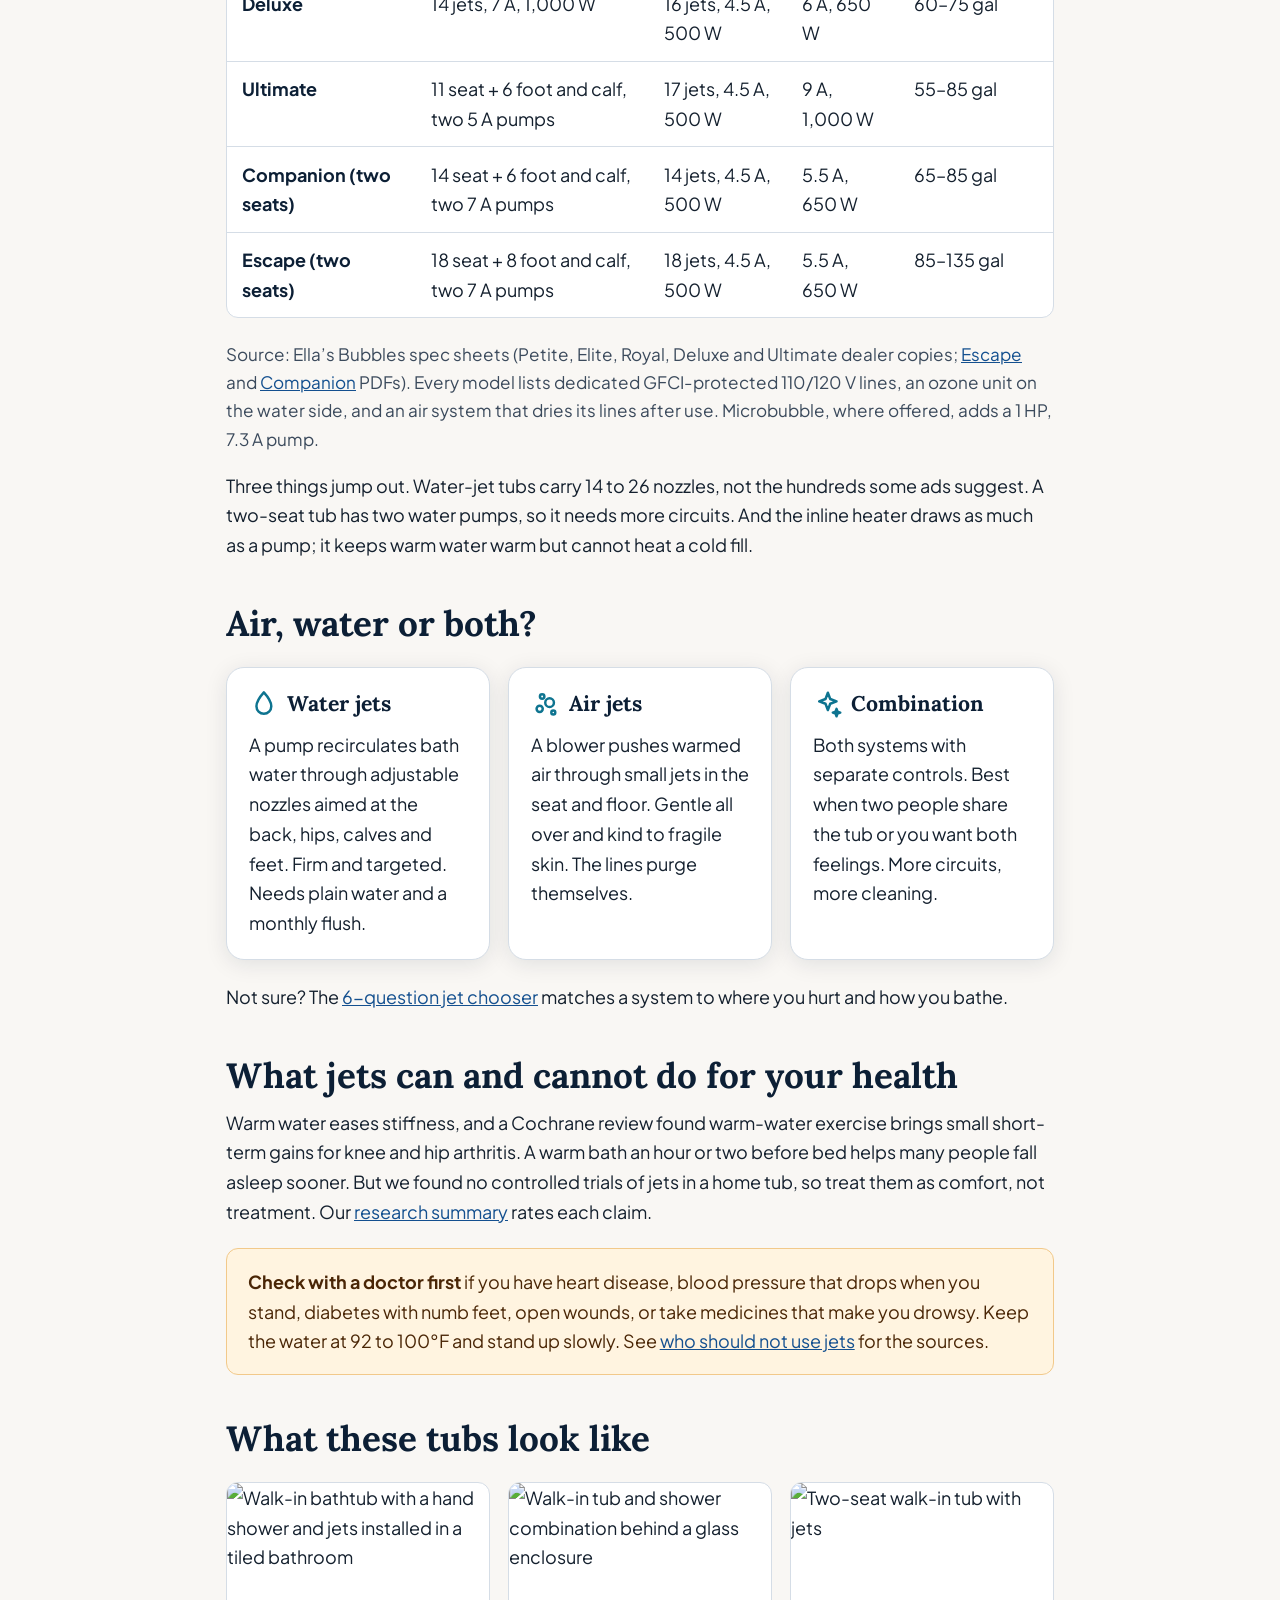
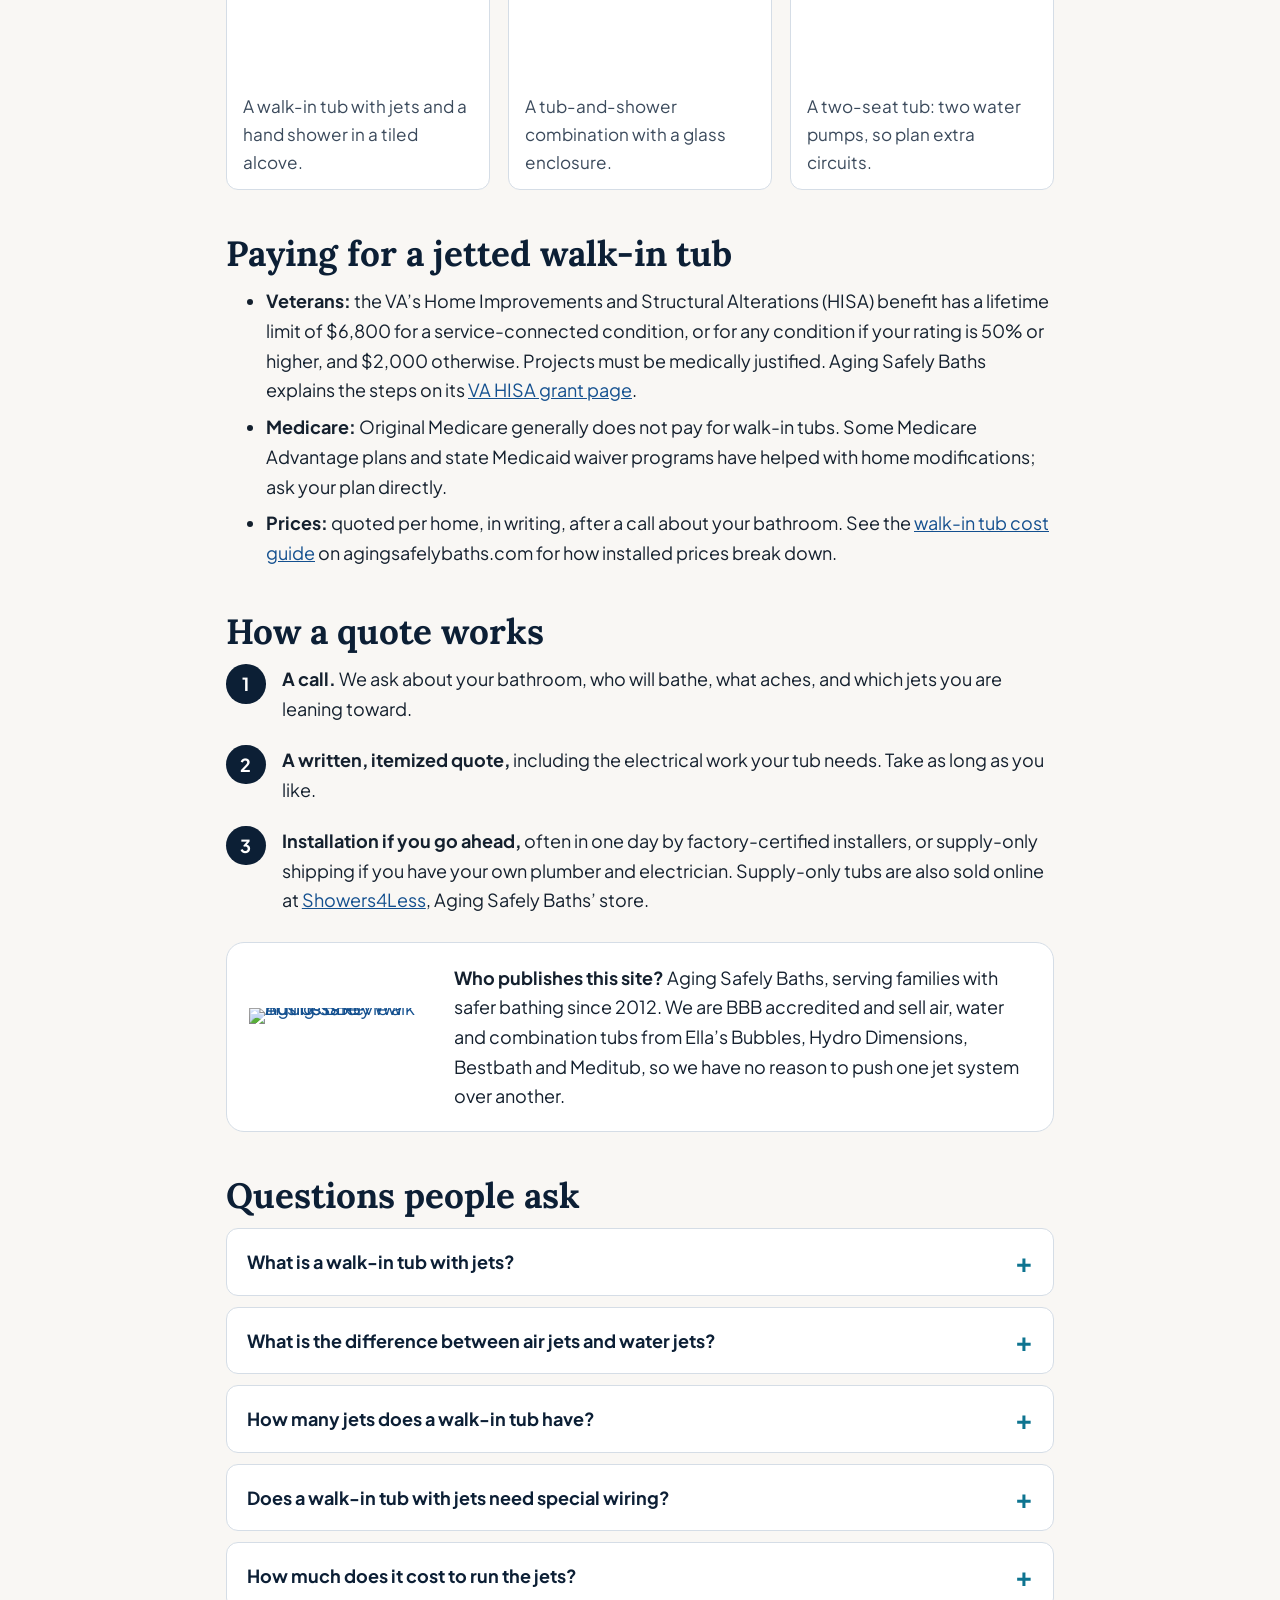
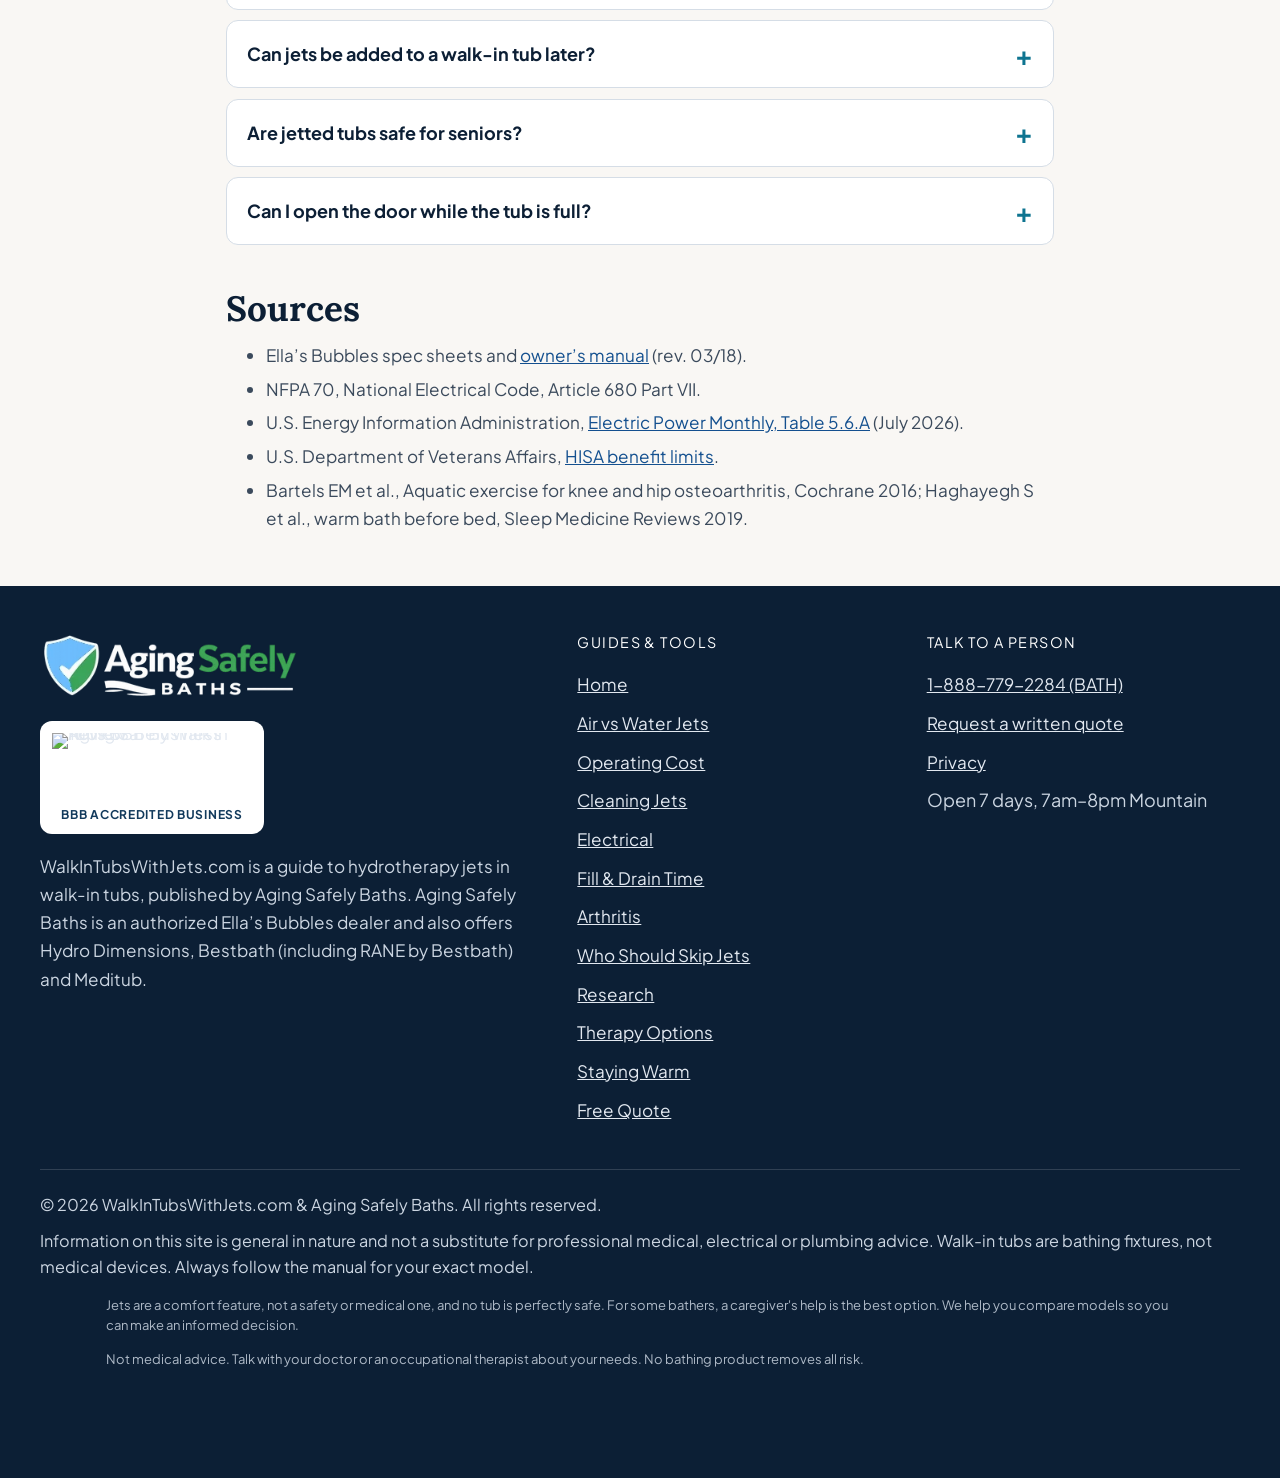
==== commit 922070c2: "walkintubswithjets.com: de-cannibalize home from ASB, link cleanup, AIO files Diagnosis: technically" ====
--- a/index.html
+++ b/index.html
@@ -6,7 +6,7 @@
 <link rel="icon" type="image/png" sizes="32x32" href="/aging-safely-favicon-32.png">
 <link rel="icon" href="/favicon.ico" sizes="any">
 <link rel="apple-touch-icon" sizes="180x180" href="/aging-safely-apple-touch-icon.png">
-<title>Walk-In Tubs With Jets: Hydrotherapy Guide and Free Tools</title>
+<title>Walk-In Tub Jets by the Numbers: Wiring, Running Cost, Tools</title>
 <meta name="description" content="Air, water and combination jets in walk-in tubs, explained with spec-sheet numbers: wiring, running cost, cleaning, health cautions and research.">
 <link rel="canonical" href="https://walkintubswithjets.com/">
 <meta name="google-site-verification" content="googleadb17462a109b3ca">
@@ -14,12 +14,12 @@
 <meta property="og:type" content="website">
 <meta property="og:site_name" content="Walk In Tubs With Jets">
 <meta property="og:url" content="https://walkintubswithjets.com/">
-<meta property="og:title" content="Walk-In Tubs With Jets: Hydrotherapy Guide and Free Tools">
+<meta property="og:title" content="Walk-In Tub Jets by the Numbers: Wiring, Running Cost, Tools">
 <meta property="og:description" content="Air, water and combination jets in walk-in tubs, explained with spec-sheet numbers: wiring, running cost, cleaning, health cautions and research.">
 <meta property="og:image" content="https://cdn.shopify.com/s/files/1/0932/0841/2441/files/handicap_bathtubs_with_shower_image.jpg?v=1740630611">
 <meta name="twitter:card" content="summary_large_image">
 <meta name="theme-color" content="#0c1f35">
-<script type="application/ld+json">{"@context":"https://schema.org","@graph":[{"@type":"HomeAndConstructionBusiness","@id":"https://www.agingsafelybaths.com/#business","name":"Aging Safely Baths","url":"https://www.agingsafelybaths.com/","telephone":"+18887792284","email":"sales@agingsafelybaths.com","foundingDate":"2012","areaServed":[{"@type":"Country","name":"United States"},{"@type":"Country","name":"Canada"}],"sameAs":["https://www.bbb.org/us/co/denver/profile/walk-in-tubs/aging-safely-walk-in-tubs-1296-90145069/"],"logo":"https://walkintubswithjets.com/aging-safely-icon-512.png"},{"@type":"WebSite","@id":"https://walkintubswithjets.com/#website","name":"Walk In Tubs With Jets","url":"https://walkintubswithjets.com/","inLanguage":"en-US","publisher":{"@id":"https://www.agingsafelybaths.com/#business"}},{"@type":"WebPage","@id":"https://walkintubswithjets.com/#webpage","url":"https://walkintubswithjets.com/","name":"Walk-In Tubs With Jets: Hydrotherapy Guide and Free Tools","description":"Air, water and combination jets in walk-in tubs, explained with spec-sheet numbers: wiring, running cost, cleaning, health cautions and research, plus free quotes.","isPartOf":{"@id":"https://walkintubswithjets.com/#website"},"about":"Walk-in tubs with hydrotherapy jets","dateModified":"2026-10-15"}]}</script>
+<script type="application/ld+json">{"@context":"https://schema.org","@graph":[{"@type":"HomeAndConstructionBusiness","@id":"https://www.agingsafelybaths.com/#business","name":"Aging Safely Baths","url":"https://www.agingsafelybaths.com/","telephone":"+18887792284","email":"sales@agingsafelybaths.com","foundingDate":"2012","areaServed":[{"@type":"Country","name":"United States"},{"@type":"Country","name":"Canada"}],"sameAs":["https://www.bbb.org/us/co/denver/profile/walk-in-tubs/aging-safely-walk-in-tubs-1296-90145069/"],"logo":"https://walkintubswithjets.com/aging-safely-icon-512.png"},{"@type":"WebSite","@id":"https://walkintubswithjets.com/#website","name":"Walk In Tubs With Jets","url":"https://walkintubswithjets.com/","inLanguage":"en-US","publisher":{"@id":"https://www.agingsafelybaths.com/#business"}},{"@type":"WebPage","@id":"https://walkintubswithjets.com/#webpage","url":"https://walkintubswithjets.com/","name":"Walk-In Tub Jets by the Numbers: Wiring, Running Cost, Tools","description":"Air, water and combination jets in walk-in tubs, explained with spec-sheet numbers: wiring, running cost, cleaning, health cautions and research, plus free quotes.","isPartOf":{"@id":"https://walkintubswithjets.com/#website"},"about":"Walk-in tubs with hydrotherapy jets","dateModified":"2026-11-17"}]}</script>
 <link rel="preconnect" href="https://fonts.googleapis.com">
 <link rel="preconnect" href="https://fonts.gstatic.com" crossorigin>
 <link rel="stylesheet" href="https://fonts.googleapis.com/css2?family=Lora:wght@600;700&family=Plus+Jakarta+Sans:wght@400;600;700;800&display=swap" media="print" onload="this.media='all'">
@@ -64,10 +64,11 @@
 <section class="home-hero">
 <div class="wide">
 <span class="kicker">Hydrotherapy jets in walk-in tubs</span>
-<h1>Walk-in tubs with jets, explained with real numbers</h1>
-<p class="lead">Air jets, water jets, combination and microbubble systems: what each one does, what it takes to wire and run, who should skip them, and what the research actually shows. Free tools, published by Aging Safely Baths.</p>
+<h1>Walk-in tub jets, by the numbers</h1>
+<p class="lead">Wiring, cost per bath, fill time and who should skip jets, with free calculators.</p>
+<div class="btn-row"><a class="btn btn-pri" href="#quote"><svg class="ico" aria-hidden="true"><use href="#i-doc"/></svg> Get a free written quote</a><a class="btn btn-sec" href="tel:+18887792284"><svg class="ico" aria-hidden="true"><use href="#i-phone"/></svg> 1-888-779-2284</a></div>
 <div class="answer"><p><strong>Direct answer:</strong> a walk-in tub with jets is a door-entry tub with <strong>water jets</strong> (a pump, firm aimed massage), <strong>air jets</strong> (a blower, gentle bubbles all over) or both. Most run on 120 volts but need their <strong>own GFCI-protected circuits</strong> under NEC 680.71, often two or three. The jets cost about <strong>10&cent; a bath</strong> to run; heating the fill water costs about <strong>$1.31</strong> at the U.S. average electric rate. Water jets need a <strong>monthly cleaning flush</strong>. The warmth has better research behind it than the jets do, so choose jets for comfort and check with a doctor if you have heart or blood pressure problems.</p></div>
-<div class="btn-row"><a class="btn btn-pri" href="#quote"><svg class="ico" aria-hidden="true"><use href="#i-doc"/></svg> Get a free written quote</a><a class="btn btn-sec" href="tel:+18887792284"><svg class="ico" aria-hidden="true"><use href="#i-phone"/></svg> 1-888-779-2284</a></div>
+
 </div>
 </section>
 
@@ -157,14 +158,14 @@
 <ul>
 <li><strong>Veterans:</strong> the VA&rsquo;s Home Improvements and Structural Alterations (HISA) benefit has a lifetime limit of $6,800 for a service-connected condition, or for any condition if your rating is 50% or higher, and $2,000 otherwise. Projects must be medically justified. Aging Safely Baths explains the steps on its <a href="https://www.agingsafelybaths.com/va-hisa-grant-for-bathroom-modifications/">VA HISA grant page</a>.</li>
 <li><strong>Medicare:</strong> Original Medicare generally does not pay for walk-in tubs. Some Medicare Advantage plans and state Medicaid waiver programs have helped with home modifications; ask your plan directly.</li>
-<li><strong>Prices:</strong> quoted per home, in writing, after a call about your bathroom. See the <a href="https://www.agingsafelybaths.com/walk-in-tub-cost/">walk-in tub cost guide</a> on agingsafelybaths.com for how installed prices break down.</li>
+<li><strong>Prices:</strong> quoted per home, in writing, after a call about your bathroom. See the <a href="https://www.agingsafelybaths.com/walk-in-tub-cost/" rel="nofollow">walk-in tub cost guide</a> on agingsafelybaths.com for how installed prices break down.</li>
 </ul>
 
 <h2 id="process">How a quote works</h2>
 <ol class="steps-list">
 <li><strong>A call.</strong> We ask about your bathroom, who will bathe, what aches, and which jets you are leaning toward.</li>
 <li><strong>A written, itemized quote,</strong> including the electrical work your tub needs. Take as long as you like.</li>
-<li><strong>Installation if you go ahead,</strong> often in one day by factory-certified installers, or supply-only shipping if you have your own plumber and electrician. Supply-only tubs are also sold online at <a href="https://www.showers4less.com/">Showers4Less</a>, Aging Safely Baths&rsquo; store.</li>
+<li><strong>Installation if you go ahead,</strong> often in one day by factory-certified installers, or supply-only shipping if you have your own plumber and electrician. Supply-only tubs are also sold online at <a href="https://www.showers4less.com/" rel="nofollow">Showers4Less</a>, Aging Safely Baths&rsquo; store.</li>
 </ol>
 
 <div class="trust-row"><a class="bbb-seal bbb-v" href="https://www.bbb.org/us/co/denver/profile/walk-in-tubs/aging-safely-walk-in-tubs-1296-90145069/#sealclick" target="_blank" rel="nofollow noopener" aria-label="BBB Accredited Business — Aging Safely Walk in Tubs"><img src="https://seal-alaskaoregonwesternwashington.bbb.org/seals/blue-seal-200-65-bbb-90145069.png" width="200" height="65" alt="Aging Safely Walk in Tubs BBB Business Review" loading="lazy" decoding="async"></a><p><strong>Who publishes this site?</strong> Aging Safely Baths, serving families with safer bathing since 2012. We are BBB accredited and sell air, water and combination tubs from Ella&rsquo;s Bubbles, Hydro Dimensions, Bestbath and Meditub, so we have no reason to push one jet system over another.</p></div>
